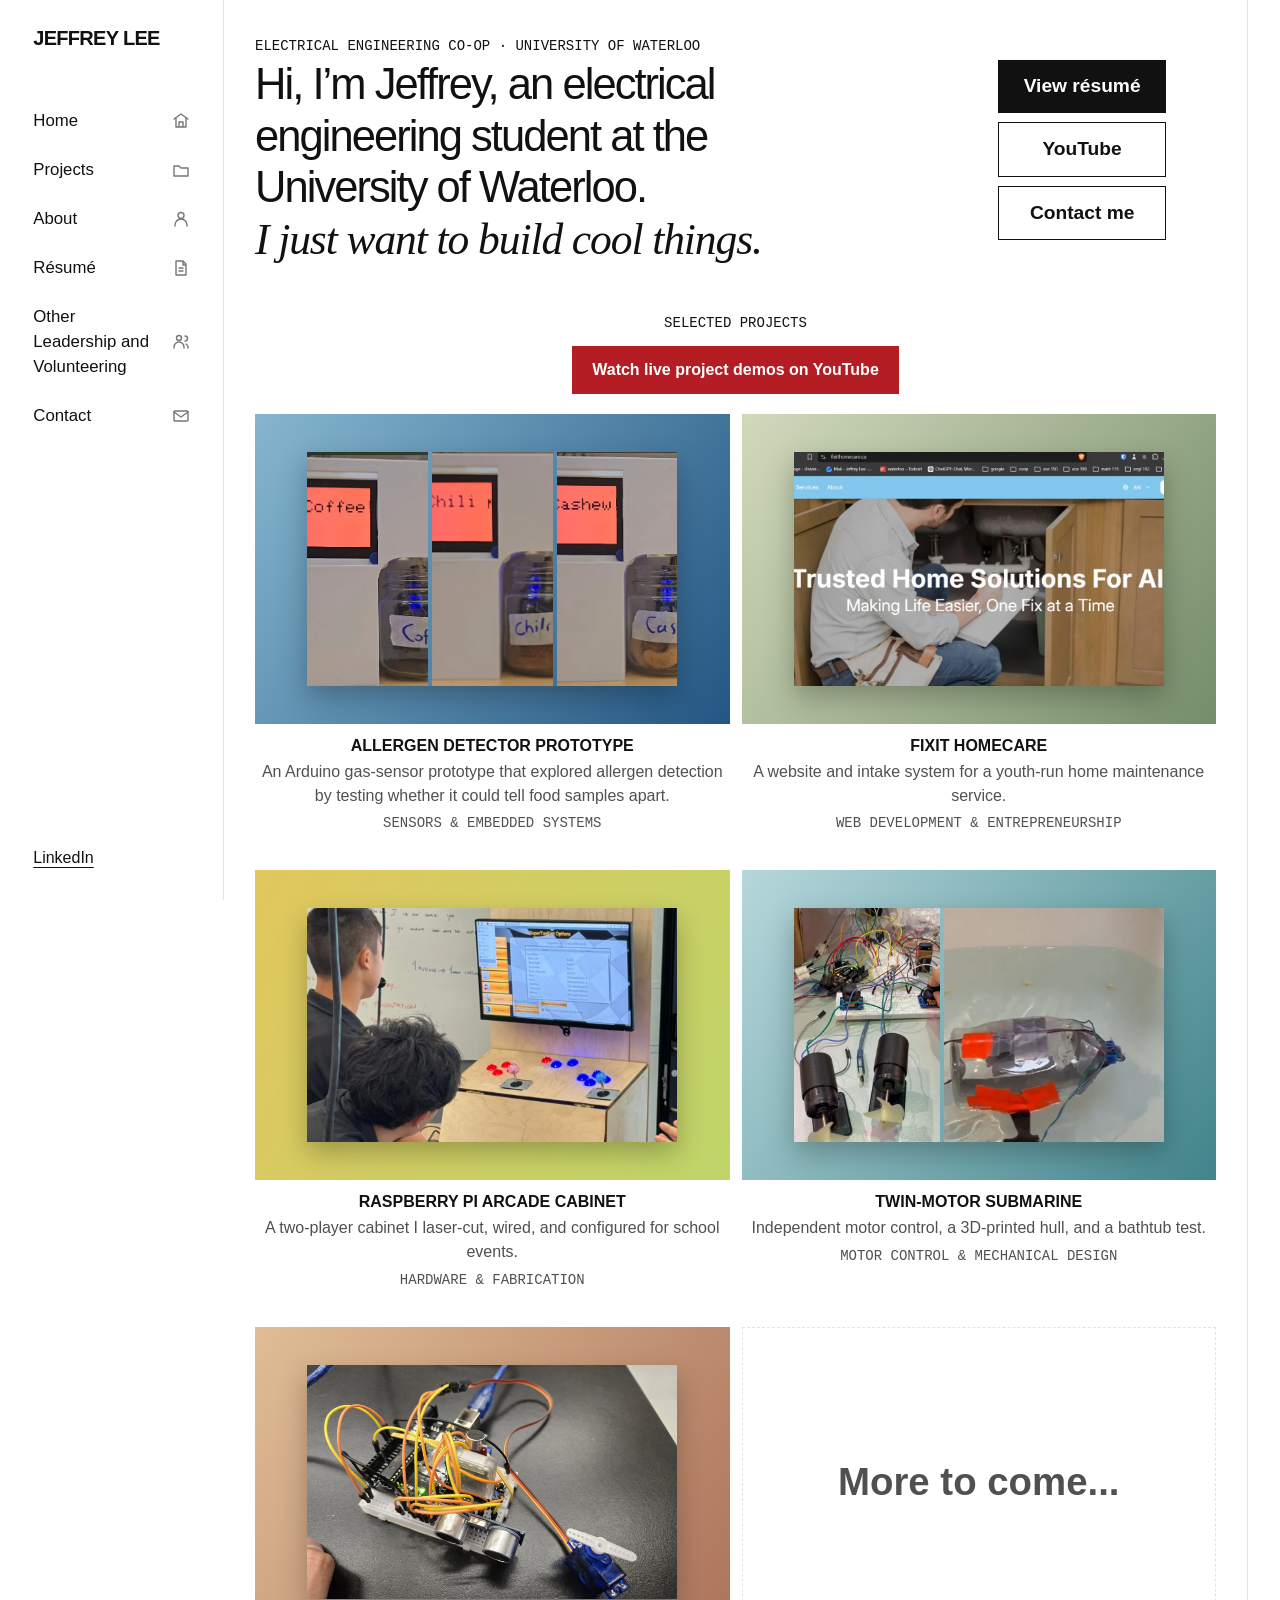
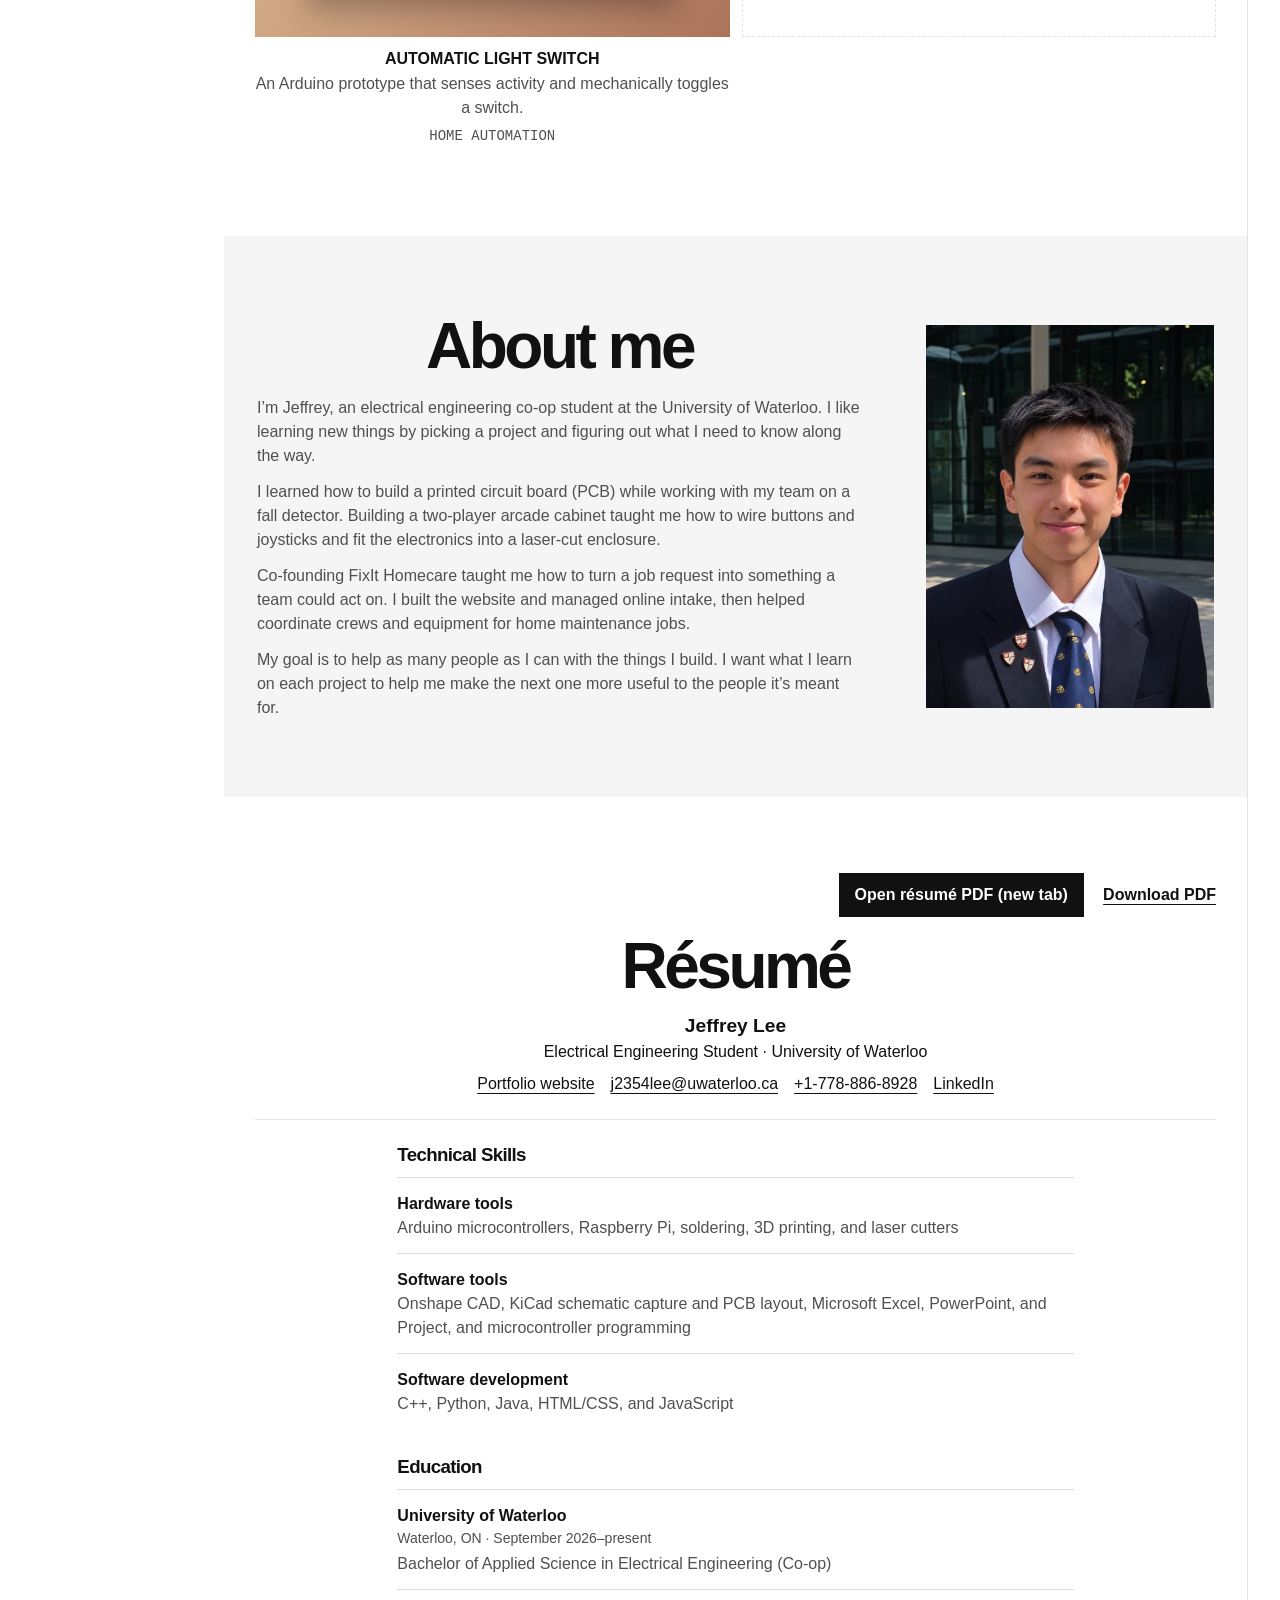
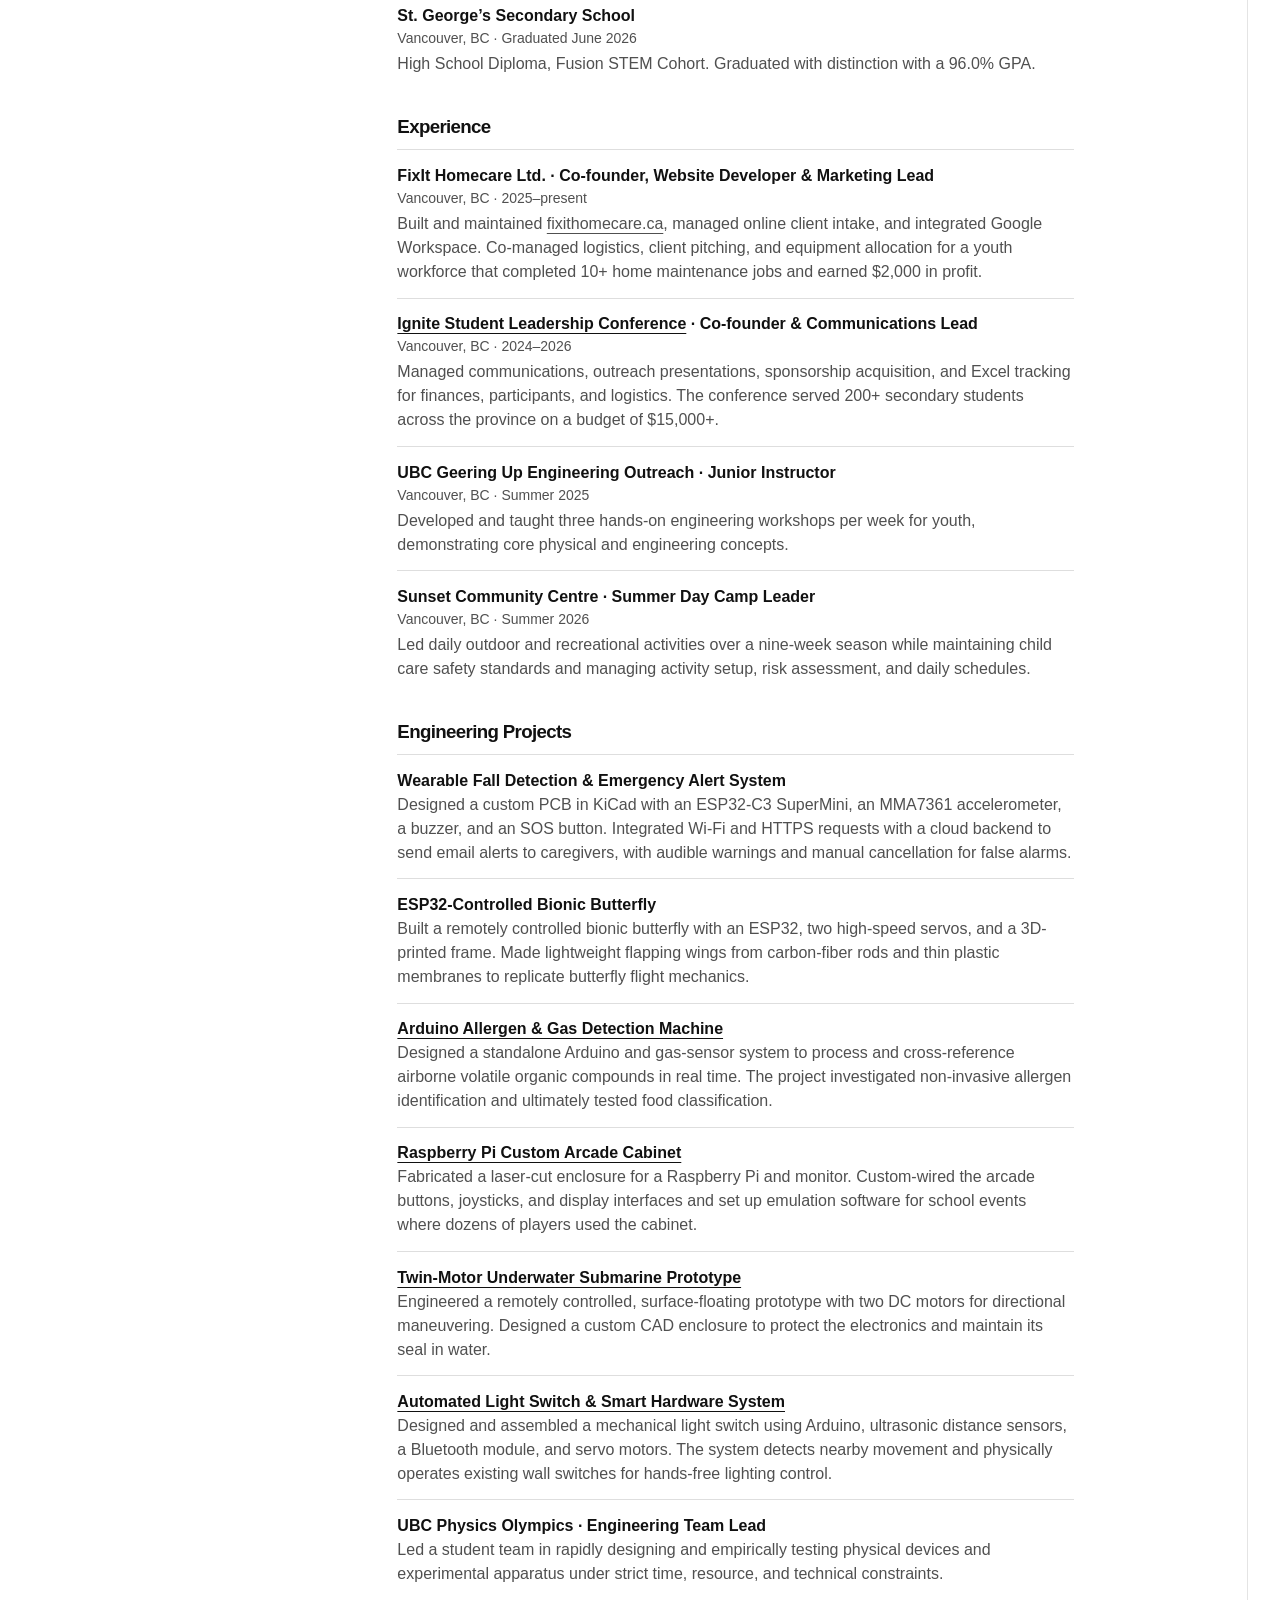
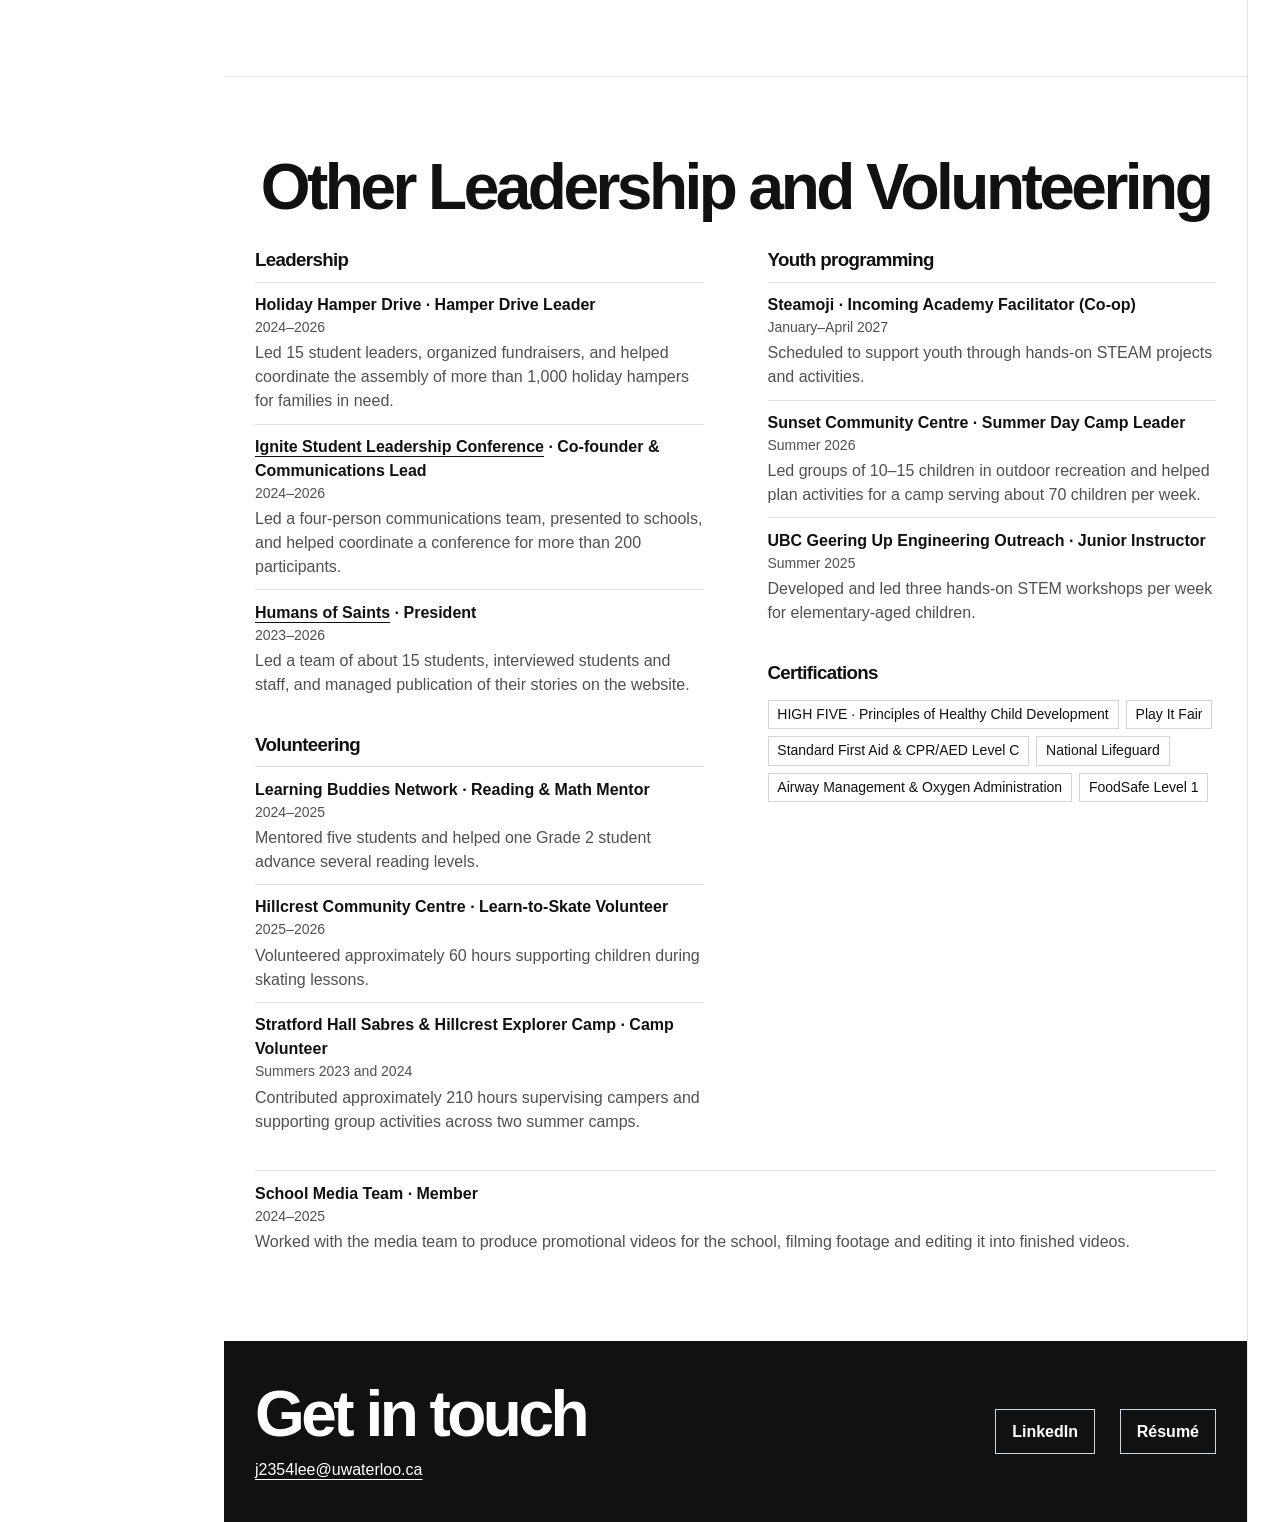
==== index.html @ 6de3c29c "Update portfolio with the latest résumé" ====
<!doctype html>
<html lang="en">
<head>
  <meta charset="utf-8">
  <meta name="viewport" content="width=device-width, initial-scale=1">
  <meta name="theme-color" content="#ffffff">
  <meta name="description" content="Jeffrey Lee, Electrical Engineering co-op student at the University of Waterloo. Explore my projects in electronics, embedded systems, and fabrication.">
  <title>Jeffrey | Electrical Engineering Portfolio</title>
  <link rel="stylesheet" href="styles.css?v=22">
</head>
<body><a class="skip" href="#main">Skip to content</a><header class="top"><nav class="wrap" aria-label="Main navigation">
<a class="brand" href="./">Jeffrey Lee</a>
<div class="nav-links">
  <a class="home-link" href="./"><span>Home</span><svg class="nav-icon" aria-hidden="true" focusable="false" viewBox="0 0 18 18" fill="none" stroke="currentColor" stroke-width="1.4" stroke-linecap="round" stroke-linejoin="round"><path d="m2 7 7-5 7 5M4 6v9h10V6M7 15v-5h4v5"/></svg></a>
  <a href="#projects"><span>Projects</span><svg class="nav-icon" aria-hidden="true" focusable="false" viewBox="0 0 18 18" fill="none" stroke="currentColor" stroke-width="1.4" stroke-linecap="round" stroke-linejoin="round"><path d="M2 5h5l2 2h7v8H2z"/></svg></a>
  <a href="#about"><span>About</span><svg class="nav-icon" aria-hidden="true" focusable="false" viewBox="0 0 18 18" fill="none" stroke="currentColor" stroke-width="1.4" stroke-linecap="round" stroke-linejoin="round"><circle cx="9" cy="5.5" r="3"/><path d="M3 16v-1a6 6 0 0 1 12 0v1"/></svg></a>
  <a href="#resume"><span>Résumé</span><svg class="nav-icon" aria-hidden="true" focusable="false" viewBox="0 0 18 18" fill="none" stroke="currentColor" stroke-width="1.4" stroke-linecap="round" stroke-linejoin="round"><path d="M4 2h7l3 3v11H4zM11 2v4h3M7 9h4m-4 3h4"/></svg></a>
  <a href="#leadership"><span>Other Leadership and Volunteering</span><svg class="nav-icon" aria-hidden="true" focusable="false" viewBox="0 0 18 18" fill="none" stroke="currentColor" stroke-width="1.4" stroke-linecap="round" stroke-linejoin="round"><circle cx="7" cy="5" r="2.5"/><path d="M2 15v-1a5 5 0 0 1 10 0v1m1-12a2.5 2.5 0 0 1 0 5m1 3a4 4 0 0 1 2 4"/></svg></a>
  <a href="#contact"><span>Contact</span><svg class="nav-icon" aria-hidden="true" focusable="false" viewBox="0 0 18 18" fill="none" stroke="currentColor" stroke-width="1.4" stroke-linecap="round" stroke-linejoin="round"><rect x="2" y="4" width="14" height="10" rx="1"/><path d="m2 5 7 5 7-5"/></svg></a>
</div>
<a class="sidebar-social" href="https://www.linkedin.com/in/jeffrey-lee-b15497322/">LinkedIn</a>
</nav></header><main id="main"><section class="intro wrap" aria-labelledby="intro-title"><div class="intro-copy">
<p class="eyebrow">Electrical Engineering Co-op · University of Waterloo</p>
<h1 id="intro-title">Hi, I’m Jeffrey, an electrical engineering student at the University of Waterloo.<br> <span class="intro-tagline">I just want to build cool things.</span></h1>
</div>
<div class="actions"><a class="button" href="#resume">View résumé</a><a class="button secondary" href="https://www.youtube.com/channel/UCpjI07qal1ZuxE7JQ_b9MCw" target="_blank" rel="noopener">YouTube</a><a class="button secondary" href="#contact">Contact me</a></div>
</section><section class="projects wrap" id="projects" aria-labelledby="work-title"><h2 id="work-title">Selected projects</h2>
      <p class="projects-demos"><a class="button" href="https://www.youtube.com/channel/UCpjI07qal1ZuxE7JQ_b9MCw" target="_blank" rel="noopener">Watch live project demos on YouTube</a></p>
      <div class="project-grid"><article class="card"><a href="food.html">
    <div class="media"><div class="photo-strip">
            <img src="assets/coffee.webp" alt="Prototype screen displaying Coffee" width="665" height="595" fetchpriority="high">
            <img src="assets/chili.webp" alt="Prototype screen displaying the chili powder prediction" width="641" height="613" loading="lazy">
            <img src="assets/cashew.webp" alt="Prototype screen displaying Cashew" width="657" height="633" loading="lazy">
          </div></div>
    <div class="card-copy"><p class="eyebrow">Sensors &amp; embedded systems</p><h3>Allergen Detector Prototype</h3><p>An Arduino gas-sensor prototype that explored allergen detection by testing whether it could tell food samples apart.</p></div>
    </a></article>
<article class="card"><a href="fixit.html">
    <div class="media"><img class="cover fixit" src="assets/fixit.webp" alt="Screenshot of the FixIt Homecare website" width="1440" height="638" loading="lazy"></div>
    <div class="card-copy"><p class="eyebrow">Web development &amp; entrepreneurship</p><h3>FixIt Homecare</h3><p>A website and intake system for a youth-run home maintenance service.</p></div>
    </a></article>
<article class="card"><a href="arcade.html">
    <div class="media"><div class="feature-image"><img src="assets/arcade.webp" alt="The assembled two-player arcade cabinet in use at school" width="1080" height="1440" loading="lazy"></div></div>
    <div class="card-copy"><p class="eyebrow">Hardware &amp; fabrication</p><h3>Raspberry Pi Arcade Cabinet</h3><p>A two-player cabinet I laser-cut, wired, and configured for school events.</p></div>
    </a></article>
<article class="card"><a href="submarine.html">
    <div class="media"><div class="photo-strip submarine">
            <img src="assets/submarine.webp" alt="Breadboard prototype connected to two DC motors" width="468" height="722" loading="lazy">
            <img src="assets/water-test.webp" alt="The submarine prototype floating during a bathtub test" width="1030" height="336" loading="lazy">
          </div></div>
    <div class="card-copy"><p class="eyebrow">Motor control &amp; mechanical design</p><h3>Twin-Motor Submarine</h3><p>Independent motor control, a 3D-printed hull, and a bathtub test.</p></div>
    </a></article>
<article class="card"><a href="light-switch.html">
    <div class="media"><img class="cover" src="assets/light-switch.webp" alt="Arduino light switch prototype with an ultrasonic sensor, servo, and jumper wires" width="1440" height="1080" loading="lazy"></div>
    <div class="card-copy"><p class="eyebrow">Home automation</p><h3>Automatic Light Switch</h3><p>An Arduino prototype that senses activity and mechanically toggles a switch.</p></div>
    </a></article>
      <p class="projects-note">More to come...</p>
    </div>
    </section><section class="about" id="about" aria-labelledby="about-title">
      <div class="wrap about-layout">
        <div class="about-copy">
          <h2 id="about-title">About me</h2>
          <p>I’m Jeffrey, an electrical engineering co-op student at the University of Waterloo. I like learning new things by picking a project and figuring out what I need to know along the way.</p>
          <p>I learned how to build a printed circuit board (PCB) while working with my team on a fall detector. Building a two-player arcade cabinet taught me how to wire buttons and joysticks and fit the electronics into a laser-cut enclosure.</p>
          <p>Co-founding FixIt Homecare taught me how to turn a job request into something a team could act on. I built the website and managed online intake, then helped coordinate crews and equipment for home maintenance jobs.</p>
          <p>My goal is to help as many people as I can with the things I build. I want what I learn on each project to help me make the next one more useful to the people it’s meant for.</p>
        </div>
        <img class="about-portrait" src="assets/jeffrey-lee-portrait.webp" alt="Portrait of Jeffrey" width="512" height="681" loading="lazy">
      </div>
    </section>
    <section class="resume" id="resume" aria-labelledby="resume-title">
      <div class="wrap">
        <div class="resume-header">
          <div class="resume-actions">
            <a class="button" href="assets/jeffrey-lee-resume.pdf?v=20261122" target="_blank" rel="noopener">Open résumé PDF (new tab)</a>
            <a class="text-link" href="assets/jeffrey-lee-resume.pdf?v=20261122" download="Resume - Jeffrey Lee.pdf">Download PDF</a>
          </div>
          <div>
            <h2 id="resume-title">Résumé</h2>
            <p class="resume-name">Jeffrey Lee</p>
            <p>Electrical Engineering Student · University of Waterloo</p>
            <ul class="resume-contact">
              <li><a href="https://waterloostopelectricalengineer.github.io/">Portfolio website</a></li>
              <li><a href="mailto:j2354lee@uwaterloo.ca">j2354lee@uwaterloo.ca</a></li>
              <li><a href="tel:+17788868928">+1-778-886-8928</a></li>
              <li><a href="https://www.linkedin.com/in/jeffrey-lee-b15497322/">LinkedIn</a></li>
            </ul>
          </div>
        </div>

        <div class="resume-body">
          <div class="resume-group">
            <h3>Technical Skills</h3>
            <dl class="experience">
              <div><dt>Hardware tools</dt><dd>Arduino microcontrollers, Raspberry Pi, soldering, 3D printing, and laser cutters</dd></div>
              <div><dt>Software tools</dt><dd>Onshape CAD, KiCad schematic capture and PCB layout, Microsoft Excel, PowerPoint, and Project, and microcontroller programming</dd></div>
              <div><dt>Software development</dt><dd>C++, Python, Java, HTML/CSS, and JavaScript</dd></div>
            </dl>
          </div>

          <div class="resume-group">
            <h3>Education</h3>
            <dl class="experience">
              <div>
                <dt>University of Waterloo</dt>
                <dd class="role-date">Waterloo, ON · September 2026–present</dd>
                <dd>Bachelor of Applied Science in Electrical Engineering (Co-op)</dd>
              </div>
              <div>
                <dt>St. George’s Secondary School</dt>
                <dd class="role-date">Vancouver, BC · Graduated June 2026</dd>
                <dd>High School Diploma, Fusion STEM Cohort. Graduated with distinction with a 96.0% GPA.</dd>
              </div>
            </dl>
          </div>

          <div class="resume-group">
            <h3>Experience</h3>
            <dl class="experience">
              <div>
                <dt>FixIt Homecare Ltd. · Co-founder, Website Developer &amp; Marketing Lead</dt>
                <dd class="role-date">Vancouver, BC · 2025–present</dd>
                <dd>Built and maintained <a href="https://fixithomecare.ca/">fixithomecare.ca</a>, managed online client intake, and integrated Google Workspace. Co-managed logistics, client pitching, and equipment allocation for a youth workforce that completed 10+ home maintenance jobs and earned $2,000 in profit.</dd>
              </div>
              <div>
                <dt><a href="https://www.ignitestudentleadership.ca/about" target="_blank" rel="noopener">Ignite Student Leadership Conference</a> · Co-founder &amp; Communications Lead</dt>
                <dd class="role-date">Vancouver, BC · 2024–2026</dd>
                <dd>Managed communications, outreach presentations, sponsorship acquisition, and Excel tracking for finances, participants, and logistics. The conference served 200+ secondary students across the province on a budget of $15,000+.</dd>
              </div>
              <div>
                <dt>UBC Geering Up Engineering Outreach · Junior Instructor</dt>
                <dd class="role-date">Vancouver, BC · Summer 2025</dd>
                <dd>Developed and taught three hands-on engineering workshops per week for youth, demonstrating core physical and engineering concepts.</dd>
              </div>
              <div>
                <dt>Sunset Community Centre · Summer Day Camp Leader</dt>
                <dd class="role-date">Vancouver, BC · Summer 2026</dd>
                <dd>Led daily outdoor and recreational activities over a nine-week season while maintaining child care safety standards and managing activity setup, risk assessment, and daily schedules.</dd>
              </div>
            </dl>
          </div>

          <div class="resume-group">
            <h3>Engineering Projects</h3>
            <dl class="experience">
              <div>
                <dt>Wearable Fall Detection &amp; Emergency Alert System</dt>
                <dd>Designed a custom PCB in KiCad with an ESP32-C3 SuperMini, an MMA7361 accelerometer, a buzzer, and an SOS button. Integrated Wi-Fi and HTTPS requests with a cloud backend to send email alerts to caregivers, with audible warnings and manual cancellation for false alarms.</dd>
              </div>
              <div>
                <dt>ESP32-Controlled Bionic Butterfly</dt>
                <dd>Built a remotely controlled bionic butterfly with an ESP32, two high-speed servos, and a 3D-printed frame. Made lightweight flapping wings from carbon-fiber rods and thin plastic membranes to replicate butterfly flight mechanics.</dd>
              </div>
              <div>
                <dt><a href="food.html">Arduino Allergen &amp; Gas Detection Machine</a></dt>
                <dd>Designed a standalone Arduino and gas-sensor system to process and cross-reference airborne volatile organic compounds in real time. The project investigated non-invasive allergen identification and ultimately tested food classification.</dd>
              </div>
              <div>
                <dt><a href="arcade.html">Raspberry Pi Custom Arcade Cabinet</a></dt>
                <dd>Fabricated a laser-cut enclosure for a Raspberry Pi and monitor. Custom-wired the arcade buttons, joysticks, and display interfaces and set up emulation software for school events where dozens of players used the cabinet.</dd>
              </div>
              <div>
                <dt><a href="submarine.html">Twin-Motor Underwater Submarine Prototype</a></dt>
                <dd>Engineered a remotely controlled, surface-floating prototype with two DC motors for directional maneuvering. Designed a custom CAD enclosure to protect the electronics and maintain its seal in water.</dd>
              </div>
              <div>
                <dt><a href="light-switch.html">Automated Light Switch &amp; Smart Hardware System</a></dt>
                <dd>Designed and assembled a mechanical light switch using Arduino, ultrasonic distance sensors, a Bluetooth module, and servo motors. The system detects nearby movement and physically operates existing wall switches for hands-free lighting control.</dd>
              </div>
              <div>
                <dt>UBC Physics Olympics · Engineering Team Lead</dt>
                <dd>Led a student team in rapidly designing and empirically testing physical devices and experimental apparatus under strict time, resource, and technical constraints.</dd>
              </div>
            </dl>
          </div>
        </div>
      </div>
    </section>
    <section class="leadership wrap" id="leadership" aria-labelledby="leadership-title">
      <h2 id="leadership-title">Other Leadership and Volunteering</h2>
      <div class="leadership-grid">
        <div>
          <h3>Leadership</h3>
          <dl class="experience">
            <div>
              <dt>Holiday Hamper Drive · Hamper Drive Leader</dt>
              <dd class="role-date">2024–2026</dd>
              <dd>Led 15 student leaders, organized fundraisers, and helped coordinate the assembly of more than 1,000 holiday hampers for families in need.</dd>
            </div>
            <div>
              <dt><a href="https://www.ignitestudentleadership.ca/about" target="_blank" rel="noopener">Ignite Student Leadership Conference</a> · Co-founder &amp; Communications Lead</dt>
              <dd class="role-date">2024–2026</dd>
              <dd>Led a four-person communications team, presented to schools, and helped coordinate a conference for more than 200 participants.</dd>
            </div>
            <div>
              <dt><a href="https://www.humansofsaints.com/" target="_blank" rel="noopener">Humans of Saints</a> · President</dt>
              <dd class="role-date">2023–2026</dd>
              <dd>Led a team of about 15 students, interviewed students and staff, and managed publication of their stories on the website.</dd>
            </div>
          </dl>

          <h3>Volunteering</h3>
          <dl class="experience">
            <div>
              <dt>Learning Buddies Network · Reading &amp; Math Mentor</dt>
              <dd class="role-date">2024–2025</dd>
              <dd>Mentored five students and helped one Grade 2 student advance several reading levels.</dd>
            </div>
            <div>
              <dt>Hillcrest Community Centre · Learn-to-Skate Volunteer</dt>
              <dd class="role-date">2025–2026</dd>
              <dd>Volunteered approximately 60 hours supporting children during skating lessons.</dd>
            </div>
            <div>
              <dt>Stratford Hall Sabres &amp; Hillcrest Explorer Camp · Camp Volunteer</dt>
              <dd class="role-date">Summers 2023 and 2024</dd>
              <dd>Contributed approximately 210 hours supervising campers and supporting group activities across two summer camps.</dd>
            </div>
          </dl>
        </div>

        <div>
          <h3>Youth programming</h3>
          <dl class="experience">
            <div>
              <dt>Steamoji · Incoming Academy Facilitator (Co-op)</dt>
              <dd class="role-date">January–April 2027</dd>
              <dd>Scheduled to support youth through hands-on STEAM projects and activities.</dd>
            </div>
            <div>
              <dt>Sunset Community Centre · Summer Day Camp Leader</dt>
              <dd class="role-date">Summer 2026</dd>
              <dd>Led groups of 10–15 children in outdoor recreation and helped plan activities for a camp serving about 70 children per week.</dd>
            </div>
            <div>
              <dt>UBC Geering Up Engineering Outreach · Junior Instructor</dt>
              <dd class="role-date">Summer 2025</dd>
              <dd>Developed and led three hands-on STEM workshops per week for elementary-aged children.</dd>
            </div>
          </dl>

          <h3>Certifications</h3>
          <ul class="tags">
            <li>HIGH FIVE · Principles of Healthy Child Development</li>
            <li>Play It Fair</li>
            <li>Standard First Aid &amp; CPR/AED Level C</li>
            <li>National Lifeguard</li>
            <li>Airway Management &amp; Oxygen Administration</li>
            <li>FoodSafe Level 1</li>
          </ul>
        </div>
      </div>
      <dl class="experience leadership-media">
        <div>
          <dt>School Media Team · Member</dt>
          <dd class="role-date">2024–2025</dd>
          <dd>Worked with the media team to produce promotional videos for the school, filming footage and editing it into finished videos.</dd>
        </div>
      </dl>
    </section>
    <footer id="contact">
      <div class="wrap footer-flex">
        <div><h2>Get in touch</h2><a class="email" href="mailto:j2354lee@uwaterloo.ca">j2354lee@uwaterloo.ca</a></div>
        <div class="actions">
          <a class="button secondary" href="https://www.linkedin.com/in/jeffrey-lee-b15497322/">LinkedIn</a>
          <a class="button secondary" href="#resume">Résumé</a>
        </div>
      </div>
    </footer>
  </main>
</body>
</html>
---- styles.css ----
:root {
  color-scheme: light;
  --paper: #fff;
  --ink: #111;
  --muted: #505050;
  --line: #e4e4e4;
  --accent: #111;
  --display: Arial, Helvetica, sans-serif;
  font: 100%/1.5 Arial, Helvetica, sans-serif;
  color: var(--ink);
  background: var(--paper);
}
* { box-sizing: border-box; }
body, h1, h2, h3, p, dl, dd { margin: 0; }
img { display: block; width: 100%; height: 100%; object-fit: cover; }
a { color: inherit; text-underline-offset: .22em; }
a:focus-visible { outline: 3px solid #235fa1; outline-offset: 4px; }
.wrap { width: min(90rem, calc(100% - 8rem)); margin-inline: auto; }
main:has(.intro) { border-inline: 1px solid var(--line); margin-inline: clamp(.75rem, 2.75vw, 2rem); }
main:has(.intro) .wrap { width: min(90rem, calc(100% - 3.875rem)); }
.skip { position: fixed; top: .75rem; left: .75rem; background: white; padding: .5rem 1rem; transform: translateY(-200%); z-index: 2; }
.skip:focus { transform: none; }
.top { border-bottom: 1px solid var(--line); }
nav, .nav-links, .actions, .footer-flex { display: flex; align-items: center; gap: .8rem 1.55rem; flex-wrap: wrap; }
nav { min-height: 3.4rem; justify-content: space-between; padding-block: .75rem; }
nav a { text-decoration: none; }
nav a:hover { text-decoration: underline; }
.brand { font-weight: 760; letter-spacing: -.035em; font-size: 1rem; }
.nav-links { flex: 1 1 32rem; justify-content: space-between; max-width: 43rem; gap: .3rem 1rem; font-size: .9375rem; }
.nav-links a { padding-block: .25rem; }
.home-link, .sidebar-social, .nav-icon { display: none; }
.intro { display: grid; grid-template-columns: minmax(0, max-content) minmax(max-content, 1fr); column-gap: clamp(1.5rem, 5vw, 4rem); align-items: center; padding-block: clamp(1.25rem, 3vw, 2.25rem) clamp(1.75rem, 4vw, 3rem); }
.intro h1 { font-size: clamp(1.75rem, 3.4vw, 3.25rem); max-width: 26ch; }
.intro-tagline { font-family: Georgia, "Times New Roman", serif; font-style: italic; letter-spacing: -.025em; }
.intro .actions { display: grid; justify-self: center; gap: .55rem; margin: 0; }
.intro .actions a { min-height: 3rem; padding: .75rem clamp(1rem, 2vw, 1.75rem); text-align: center; font-size: clamp(1rem, 1.5vw, 1.2rem); }
.intro .actions .secondary { background: white; color: var(--ink); border: 1px solid var(--ink); }
.intro .actions .secondary:hover { background: #f1f1f1; }
.eyebrow { color: var(--accent); text-transform: uppercase; font: 500 .875rem/1.45 ui-monospace, monospace; letter-spacing: 0; }
h1, h2 { font-family: var(--display); font-weight: 730; letter-spacing: -.055em; line-height: 1.05; }
h1 { font-size: clamp(1.65rem, 2.4vw, 2.5rem); max-width: 43rem; margin-top: .2rem; font-weight: 500; line-height: 1.18; letter-spacing: -.045em; }
h2 { font-size: clamp(2.35rem, 5vw, 4rem); }
h3 { line-height: 1.17; letter-spacing: -.035em; }
.actions { margin-top: 1.4rem; }
.button { display: inline-block; padding: .6rem 1rem; background: var(--accent); color: white; text-decoration: none; font-weight: 650; }
.button:hover { background: #235fa1; }
.text-link { color: var(--accent); font-weight: 650; }
.projects { padding-bottom: clamp(3rem, 7vw, 6rem); }
.projects h2 { font: 500 .875rem/1.45 ui-monospace, monospace; margin-bottom: .8rem; text-align: center; text-transform: uppercase; letter-spacing: 0; }
.projects-demos { margin-bottom: 1.25rem; text-align: center; }
.projects-demos .button { background: #b51d24; padding: .75rem 1.25rem; }
.projects-demos .button:hover { background: #91171d; }
.projects-note { display: grid; place-items: center; align-self: start; aspect-ratio: 1.53; padding: 1rem; border: 1px dashed var(--line); text-align: center; font-size: clamp(1.5rem, 3vw, 2.5rem); font-weight: 700; color: var(--muted); }
.project-grid { display: grid; grid-template-columns: repeat(2, minmax(0, 1fr)); gap: 2.3rem .75rem; }
.card a { display: block; text-decoration: none; }
.card a:hover h3 { text-decoration: underline; }
.media { overflow: hidden; background: #d6e2ed; }
.card .media { aspect-ratio: 1.53; padding: 8% 11%; }
.card .media > * { box-shadow: 0 .7rem 1.6rem #0004; }
.card > a[href="arcade.html"] .media { background: linear-gradient(120deg,#e2c75d,#bed569); }
.card > a[href="food.html"] .media { background: linear-gradient(125deg,#86b6ce,#235683); }
.card > a[href="submarine.html"] .media { background: linear-gradient(125deg,#b6d7db,#41848b); }
.card > a[href="light-switch.html"] .media { background: linear-gradient(125deg,#dfbd96,#ac735b); }
.card > a[href="fixit.html"] .media { background: linear-gradient(125deg,#d1d9bb,#758d69); }
.media > *, .media > .feature-image img { width: 100%; height: 100%; }
.feature-image img { object-position: 50% 32%; }
.photo-strip { display: grid; grid-template-columns: repeat(3,minmax(0,1fr)); grid-template-rows: minmax(0,1fr); gap: 4px; }
.photo-strip.submarine { grid-template-columns: .8fr 1.2fr; }
.submarine img:last-child { object-position: 25% center; }
.cover.fixit { object-position: center 35%; }
.card-copy { display: flex; text-align: center; flex-direction: column; padding-top: .8rem; }
.card-copy .eyebrow { order: 1; color: var(--muted); margin-top: .35rem; }
.card h3 { font-size: 1rem; text-transform: uppercase; font-weight: 650; letter-spacing: 0; margin-bottom: .25rem; }
.card-copy > p:last-child, .about p, .experience dd, .project-copy p { color: var(--muted); }
.about { background: #f5f5f5; padding-block: clamp(3rem, 6vw, 5rem); }
.detail-grid, .leadership-grid { display: grid; grid-template-columns: 1fr 1fr; gap: clamp(1.5rem, 5vw, 4.5rem); }
.about h2 { margin-bottom: 1rem; text-align: center; }
.about-layout { display: grid; grid-template-columns: minmax(0, 68ch) minmax(0, 18rem); justify-content: center; align-items: center; gap: clamp(1.5rem, 5vw, 4rem); }
.about-copy { max-width: 68ch; }
.about-portrait { justify-self: center; width: 100%; height: auto; max-width: 18rem; }
.about-copy p + p { margin-top: .75rem; }
.experience div { border-top: 1px solid #dedede; padding-block: .65rem; }
.experience dt { font-weight: 700; }
.tags { list-style: none; padding: 0; margin: 1rem 0 0; display: flex; flex-wrap: wrap; gap: .45rem; }
.tags li { font-size: .875rem; padding: .2rem .55rem; border: 1px solid #d5d5d5; }
.leadership { padding-block: clamp(3rem, 6vw, 5rem); }
.leadership h2 { margin-bottom: 1.75rem; text-align: center; }
.leadership-media { margin-top: 1.65rem; }
.leadership h3 { margin-bottom: .65rem; }
.leadership .experience + h3 { margin-top: 1.65rem; }
.role-date { font-size: .875rem; margin-bottom: .2rem; }
.resume { padding-block: clamp(3rem, 6vw, 5rem); border-bottom: 1px solid var(--line); }
.resume-header { display: flex; flex-wrap: wrap; align-items: center; justify-content: center; text-align: center; flex-direction: column; gap: 1rem 2rem; padding-bottom: 1.4rem; border-bottom: 1px solid var(--line); }
.resume h2 { margin-bottom: .75rem; }
.resume-name { font-size: 1.2rem; font-weight: 700; }
.resume-contact { display: flex; justify-content: center; flex-wrap: wrap; gap: .35rem 1rem; list-style: none; padding: 0; margin: .5rem 0 0; overflow-wrap: anywhere; }
.resume h3 { margin-bottom: .7rem; }
.resume-actions { display: flex; align-self: stretch; justify-content: flex-end; flex-wrap: wrap; align-items: center; gap: .65rem 1.2rem; }
.resume-body { max-width: 76ch; margin: 1.5rem auto 0; }
.resume-group + .resume-group { margin-top: 1.65rem; }
.resume .experience div { padding-block: .85rem; }
footer { padding-block: 2.5rem; background: #111; color: white; }
.footer-flex { justify-content: space-between; }
.footer-flex .actions { justify-content: flex-end; margin-left: auto; }
footer h2 { margin-bottom: .6rem; }
footer .actions { margin-top: 0; }
footer .button { background: transparent; border: 1px solid #c4d8e9; }
footer .button:hover { background: #254867; }
.detail { padding-block: 2.5rem 5rem; }
.detail header { margin-top: 2rem; }
.detail h1 { font-size: clamp(3rem, 7vw, 6rem); max-width: 16ch; }
.detail .media { aspect-ratio: 4 / 3; }
.detail .project-copy p + p { margin-top: .85rem; }
.metrics { display: flex; gap: 1.3rem; margin-block: 1rem; }
.metrics dd { font-size: 1.5rem; font-weight: 700; }
@media (max-width: 43rem) {
  .wrap { width: calc(100% - 2rem); }
  main:has(.intro) .wrap { width: calc(100% - 1.5rem); }
  .nav-links { max-width: none; }
  .intro { grid-template-columns: minmax(0, 1fr); row-gap: 1rem; }
  .intro .actions { display: flex; justify-self: end; }
  .about-copy { margin-inline: auto; }
  .project-grid, .detail-grid, .leadership-grid, .about-layout { grid-template-columns: 1fr; }
}
@media (max-width: 28rem) {
  .nav-links { display: grid; grid-template-columns: repeat(2, minmax(0, 1fr)); }
  .nav-links a:last-child { grid-column: 2; }
}


@media (min-width: 64rem) {
  body {
    --sidebar-width: clamp(14rem, 15.75vw, 18.75rem);
    padding-left: var(--sidebar-width);
  }
  .top {
    position: fixed;
    inset: 0 auto 0 0;
    z-index: 1;
    width: var(--sidebar-width);
    overflow-y: auto;
    background: var(--paper);
    border: 0;
    border-right: 1px solid var(--line);
  }
  .top nav.wrap {
    width: 100%;
    min-height: 100%;
    padding: 1.45rem clamp(1.5rem, 2.6vw, 3.15rem);
    flex-direction: column;
    align-items: stretch;
    justify-content: flex-start;
    flex-wrap: nowrap;
    gap: 0;
  }
  .top .brand {
    font-size: 1.25rem;
    text-transform: uppercase;
  }
  .nav-links {
    flex: 0 0 auto;
    flex-direction: column;
    align-items: stretch;
    gap: .65rem;
    font-size: 1.05rem;
    margin-block: 3rem 1.5rem;
  }
  .nav-links a {
    display: flex;
    align-items: center;
    justify-content: space-between;
    gap: .6rem;
    padding-block: .42rem;
  }
  .nav-icon {
    display: block;
    flex: 0 0 auto;
    width: 1.125rem;
    height: 1.125rem;
    color: #777;
  }
  .sidebar-social {
    display: block;
    align-self: flex-start;
    margin-top: auto;
    padding-block: .45rem;
    text-decoration: underline;
  }
  main:has(.intro) { border-left: 0; margin-left: 0; }
}
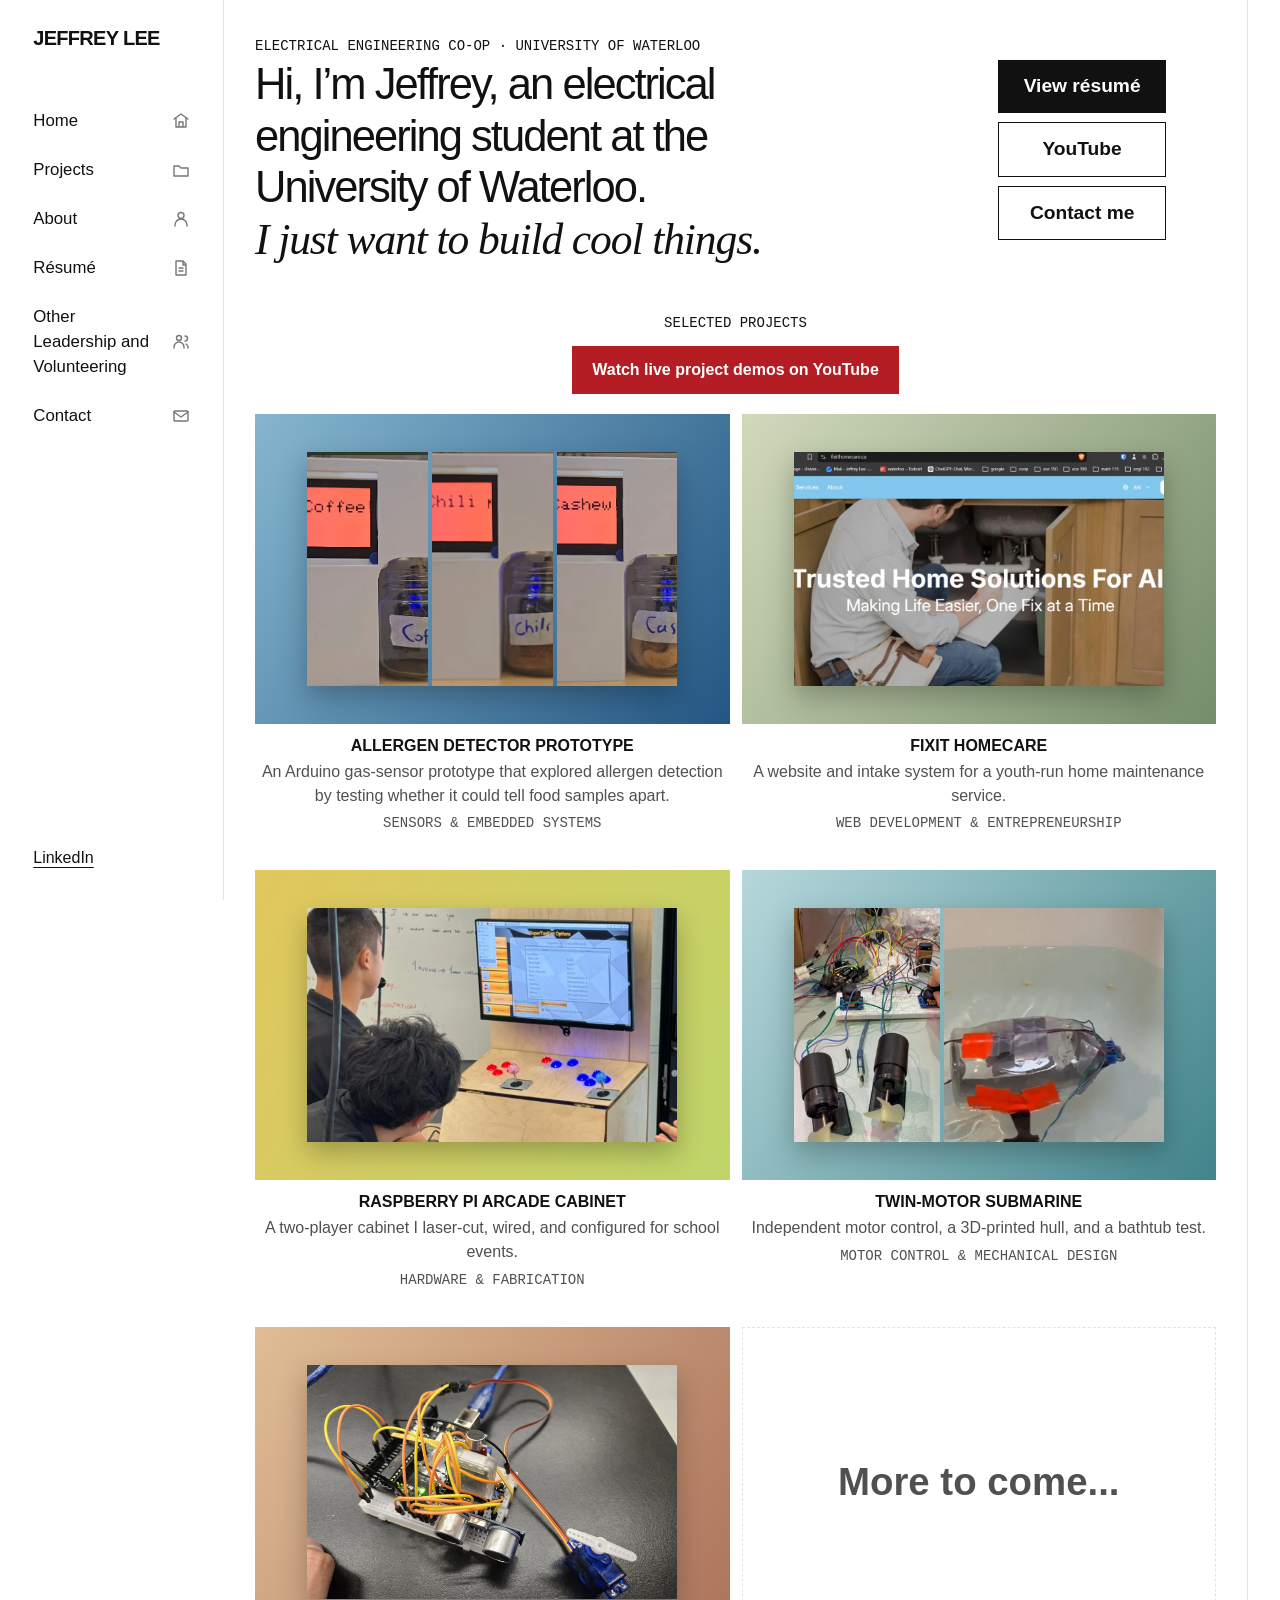
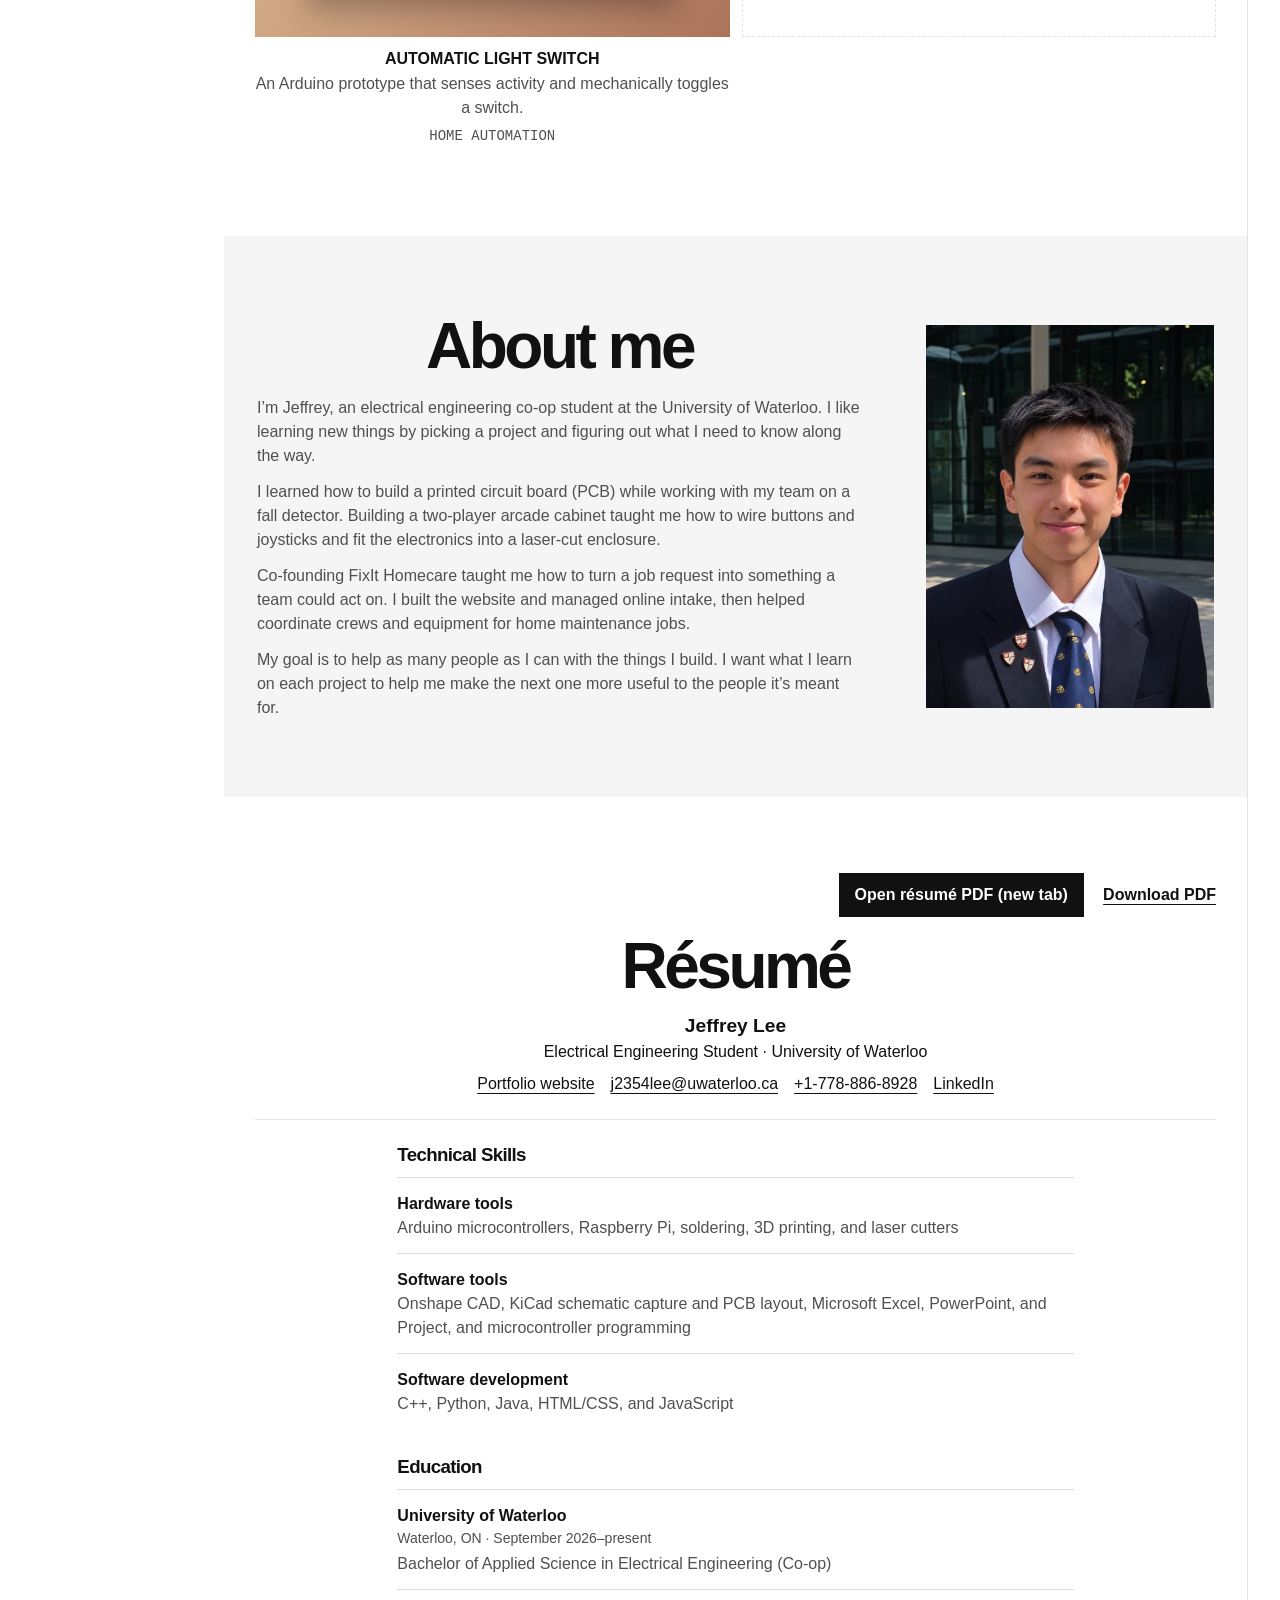
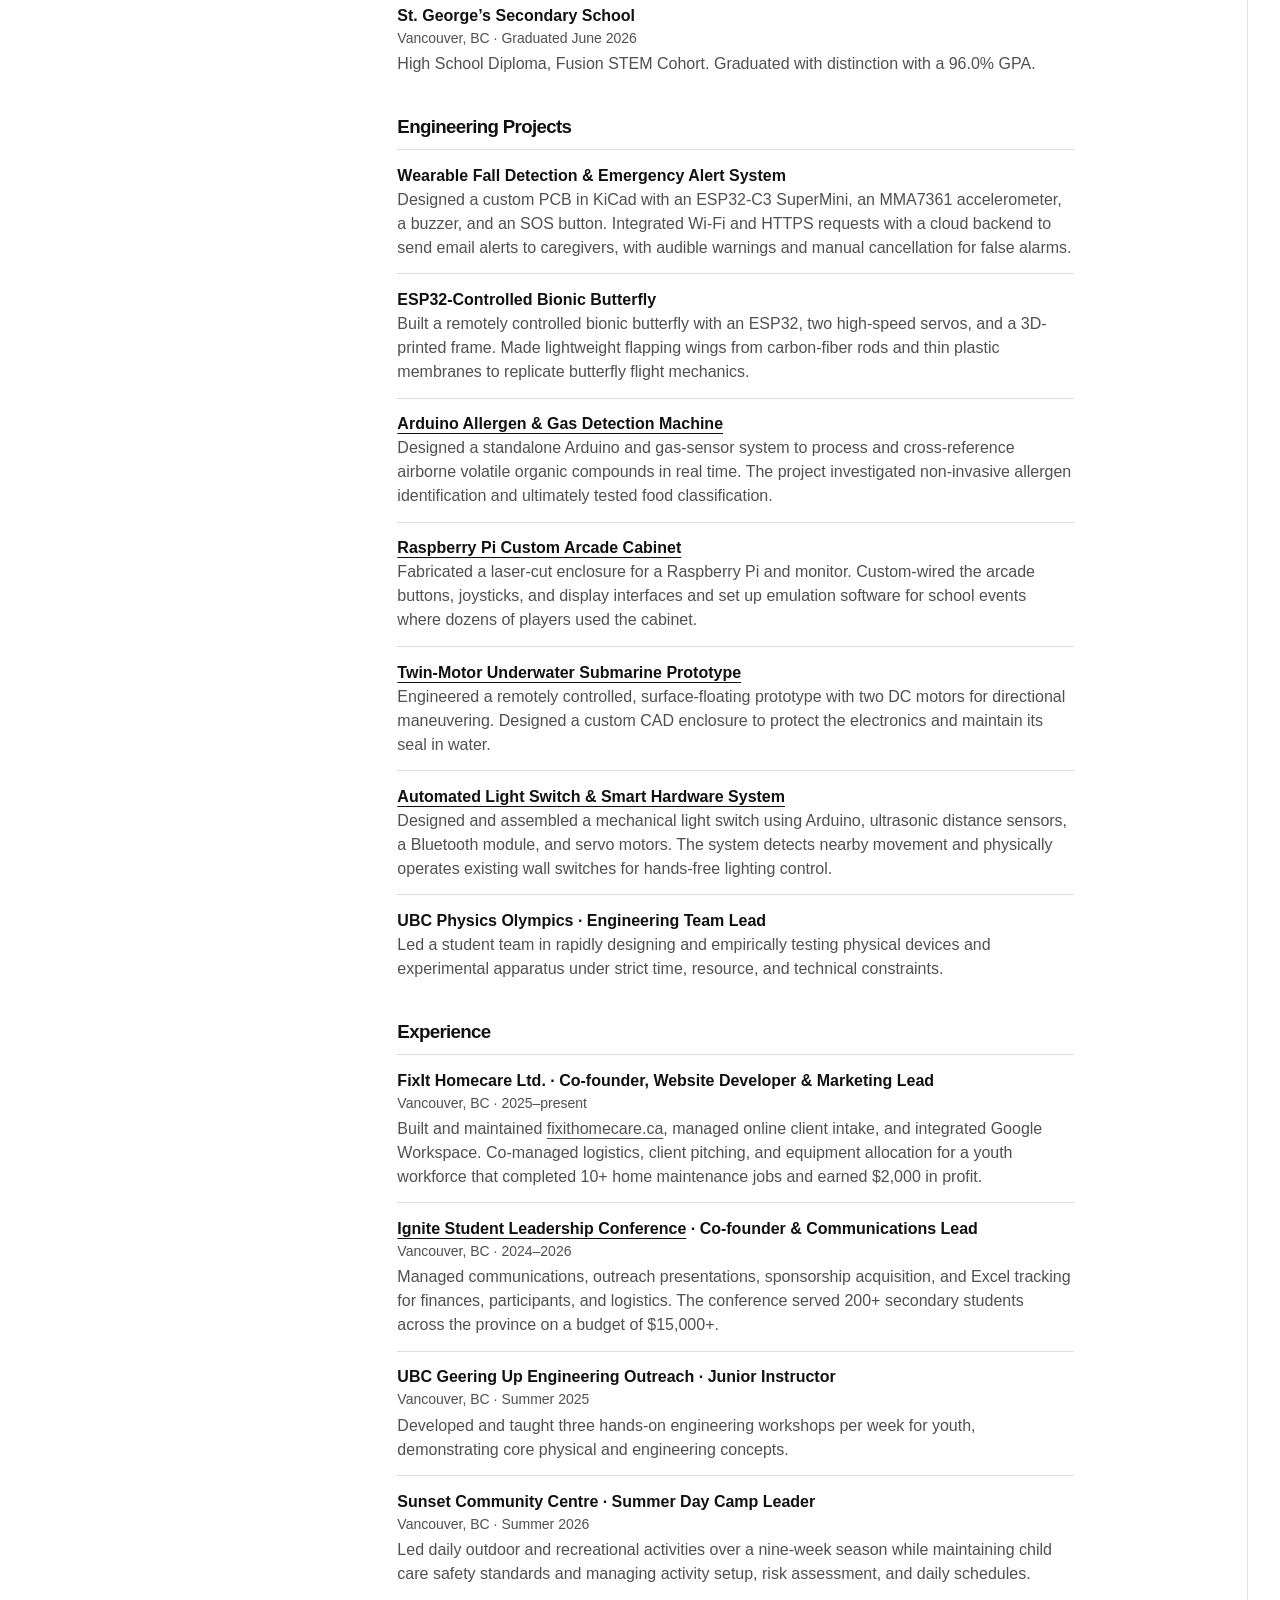
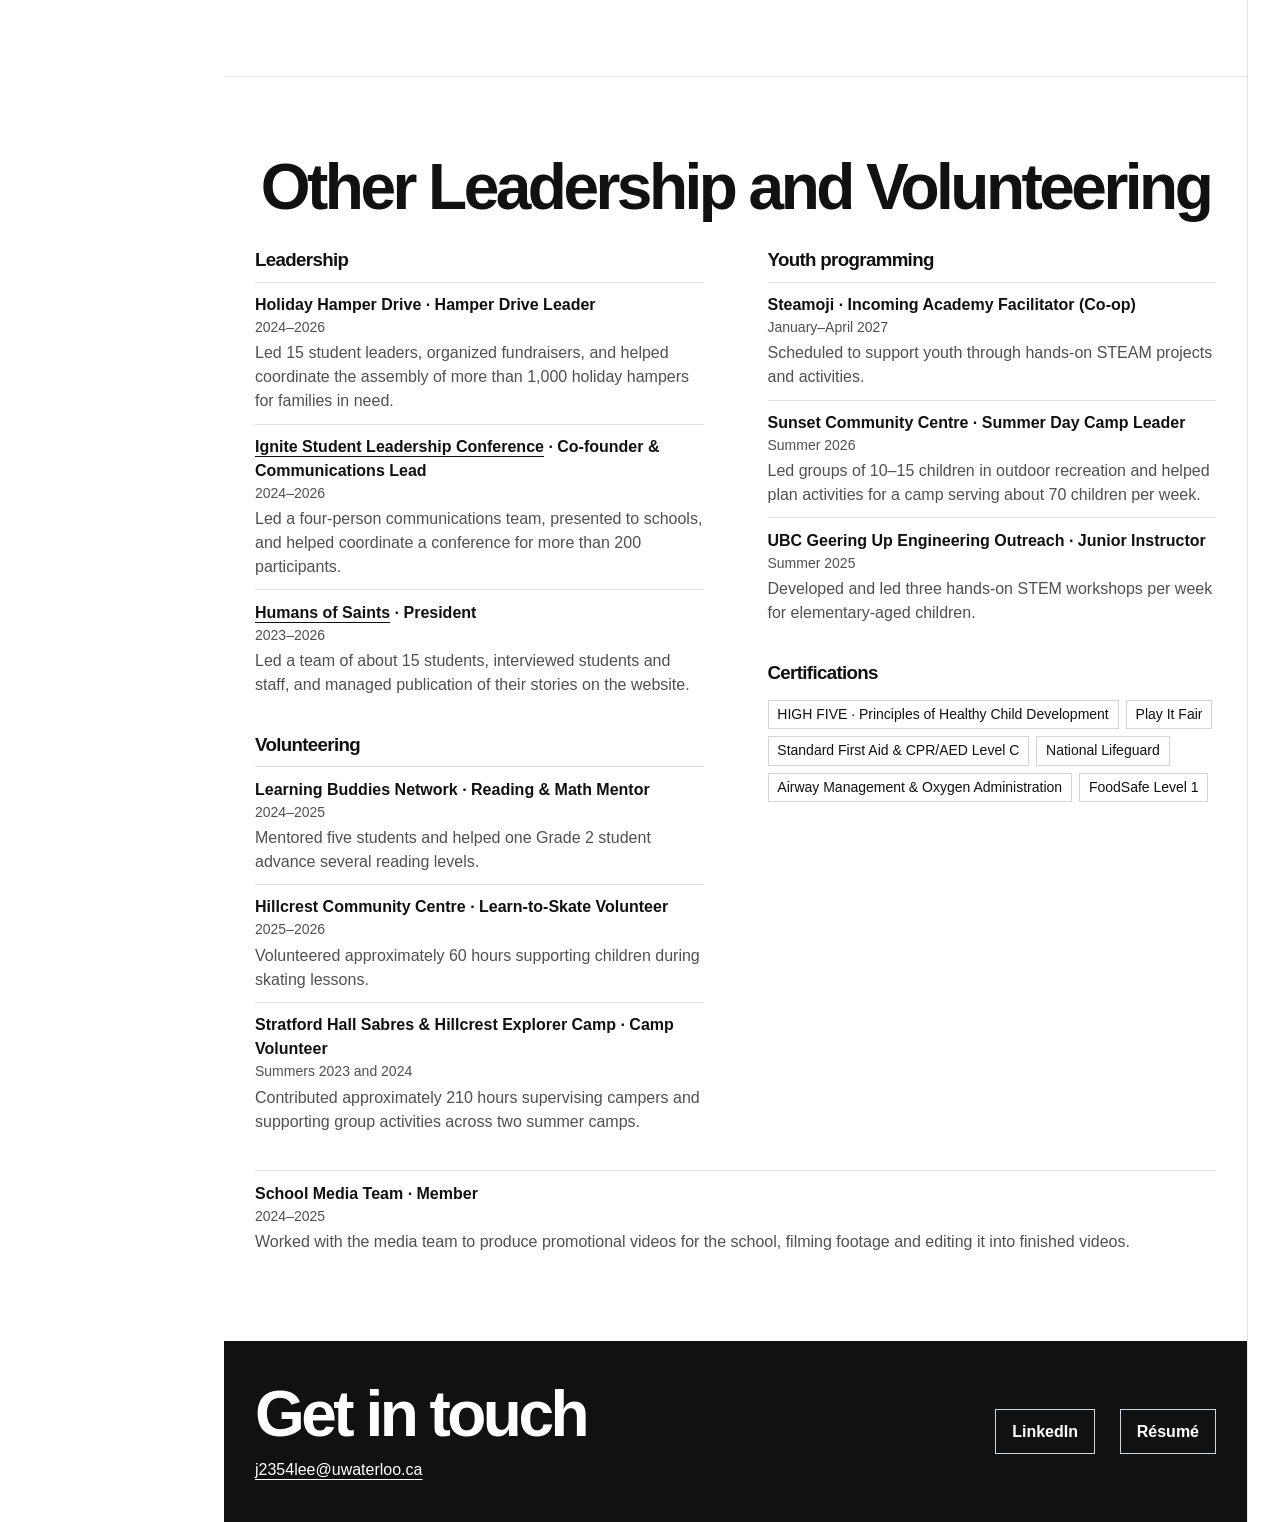
==== commit 7e11e00b: "Place engineering projects above experience" ====
--- a/index.html
+++ b/index.html
@@ -114,6 +114,40 @@
           </div>
 
           <div class="resume-group">
+            <h3>Engineering Projects</h3>
+            <dl class="experience">
+              <div>
+                <dt>Wearable Fall Detection &amp; Emergency Alert System</dt>
+                <dd>Designed a custom PCB in KiCad with an ESP32-C3 SuperMini, an MMA7361 accelerometer, a buzzer, and an SOS button. Integrated Wi-Fi and HTTPS requests with a cloud backend to send email alerts to caregivers, with audible warnings and manual cancellation for false alarms.</dd>
+              </div>
+              <div>
+                <dt>ESP32-Controlled Bionic Butterfly</dt>
+                <dd>Built a remotely controlled bionic butterfly with an ESP32, two high-speed servos, and a 3D-printed frame. Made lightweight flapping wings from carbon-fiber rods and thin plastic membranes to replicate butterfly flight mechanics.</dd>
+              </div>
+              <div>
+                <dt><a href="food.html">Arduino Allergen &amp; Gas Detection Machine</a></dt>
+                <dd>Designed a standalone Arduino and gas-sensor system to process and cross-reference airborne volatile organic compounds in real time. The project investigated non-invasive allergen identification and ultimately tested food classification.</dd>
+              </div>
+              <div>
+                <dt><a href="arcade.html">Raspberry Pi Custom Arcade Cabinet</a></dt>
+                <dd>Fabricated a laser-cut enclosure for a Raspberry Pi and monitor. Custom-wired the arcade buttons, joysticks, and display interfaces and set up emulation software for school events where dozens of players used the cabinet.</dd>
+              </div>
+              <div>
+                <dt><a href="submarine.html">Twin-Motor Underwater Submarine Prototype</a></dt>
+                <dd>Engineered a remotely controlled, surface-floating prototype with two DC motors for directional maneuvering. Designed a custom CAD enclosure to protect the electronics and maintain its seal in water.</dd>
+              </div>
+              <div>
+                <dt><a href="light-switch.html">Automated Light Switch &amp; Smart Hardware System</a></dt>
+                <dd>Designed and assembled a mechanical light switch using Arduino, ultrasonic distance sensors, a Bluetooth module, and servo motors. The system detects nearby movement and physically operates existing wall switches for hands-free lighting control.</dd>
+              </div>
+              <div>
+                <dt>UBC Physics Olympics · Engineering Team Lead</dt>
+                <dd>Led a student team in rapidly designing and empirically testing physical devices and experimental apparatus under strict time, resource, and technical constraints.</dd>
+              </div>
+            </dl>
+          </div>
+
+          <div class="resume-group">
             <h3>Experience</h3>
             <dl class="experience">
               <div>
@@ -135,40 +169,6 @@
                 <dt>Sunset Community Centre · Summer Day Camp Leader</dt>
                 <dd class="role-date">Vancouver, BC · Summer 2026</dd>
                 <dd>Led daily outdoor and recreational activities over a nine-week season while maintaining child care safety standards and managing activity setup, risk assessment, and daily schedules.</dd>
-              </div>
-            </dl>
-          </div>
-
-          <div class="resume-group">
-            <h3>Engineering Projects</h3>
-            <dl class="experience">
-              <div>
-                <dt>Wearable Fall Detection &amp; Emergency Alert System</dt>
-                <dd>Designed a custom PCB in KiCad with an ESP32-C3 SuperMini, an MMA7361 accelerometer, a buzzer, and an SOS button. Integrated Wi-Fi and HTTPS requests with a cloud backend to send email alerts to caregivers, with audible warnings and manual cancellation for false alarms.</dd>
-              </div>
-              <div>
-                <dt>ESP32-Controlled Bionic Butterfly</dt>
-                <dd>Built a remotely controlled bionic butterfly with an ESP32, two high-speed servos, and a 3D-printed frame. Made lightweight flapping wings from carbon-fiber rods and thin plastic membranes to replicate butterfly flight mechanics.</dd>
-              </div>
-              <div>
-                <dt><a href="food.html">Arduino Allergen &amp; Gas Detection Machine</a></dt>
-                <dd>Designed a standalone Arduino and gas-sensor system to process and cross-reference airborne volatile organic compounds in real time. The project investigated non-invasive allergen identification and ultimately tested food classification.</dd>
-              </div>
-              <div>
-                <dt><a href="arcade.html">Raspberry Pi Custom Arcade Cabinet</a></dt>
-                <dd>Fabricated a laser-cut enclosure for a Raspberry Pi and monitor. Custom-wired the arcade buttons, joysticks, and display interfaces and set up emulation software for school events where dozens of players used the cabinet.</dd>
-              </div>
-              <div>
-                <dt><a href="submarine.html">Twin-Motor Underwater Submarine Prototype</a></dt>
-                <dd>Engineered a remotely controlled, surface-floating prototype with two DC motors for directional maneuvering. Designed a custom CAD enclosure to protect the electronics and maintain its seal in water.</dd>
-              </div>
-              <div>
-                <dt><a href="light-switch.html">Automated Light Switch &amp; Smart Hardware System</a></dt>
-                <dd>Designed and assembled a mechanical light switch using Arduino, ultrasonic distance sensors, a Bluetooth module, and servo motors. The system detects nearby movement and physically operates existing wall switches for hands-free lighting control.</dd>
-              </div>
-              <div>
-                <dt>UBC Physics Olympics · Engineering Team Lead</dt>
-                <dd>Led a student team in rapidly designing and empirically testing physical devices and experimental apparatus under strict time, resource, and technical constraints.</dd>
               </div>
             </dl>
           </div>
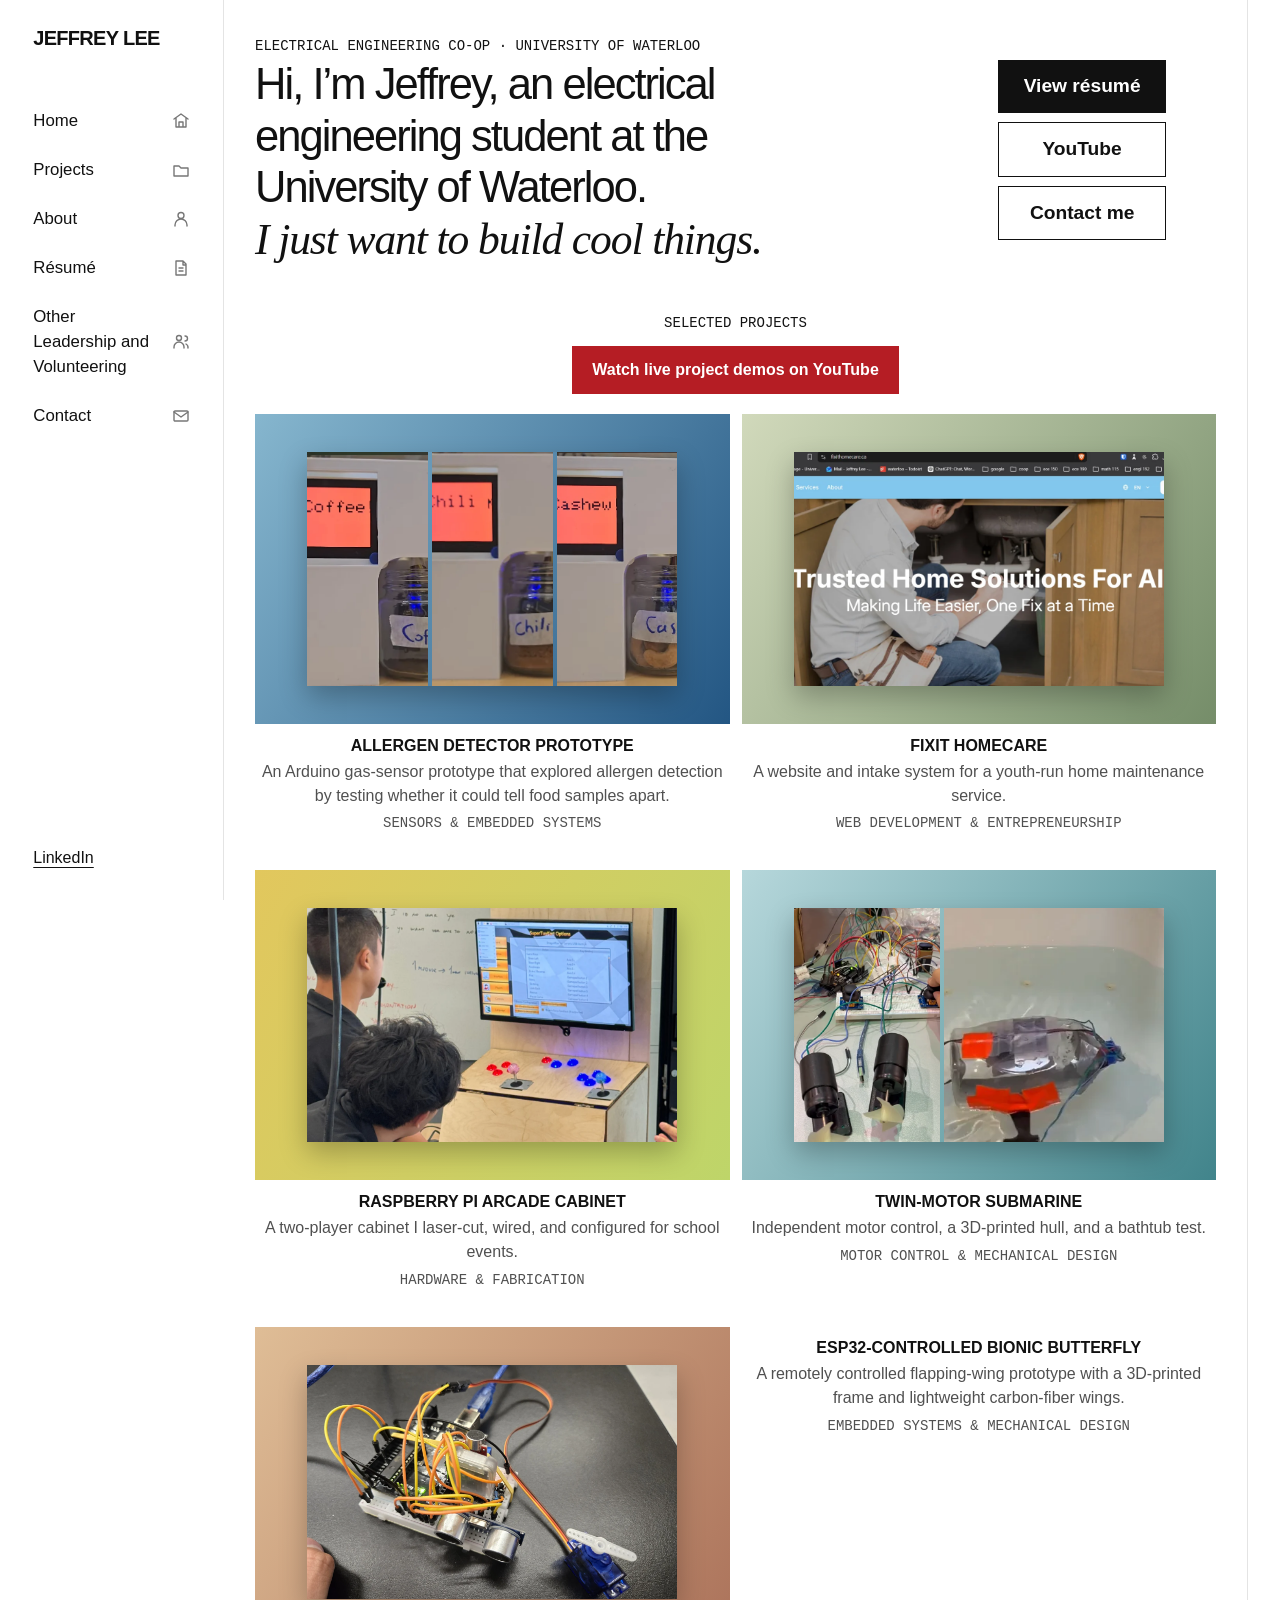
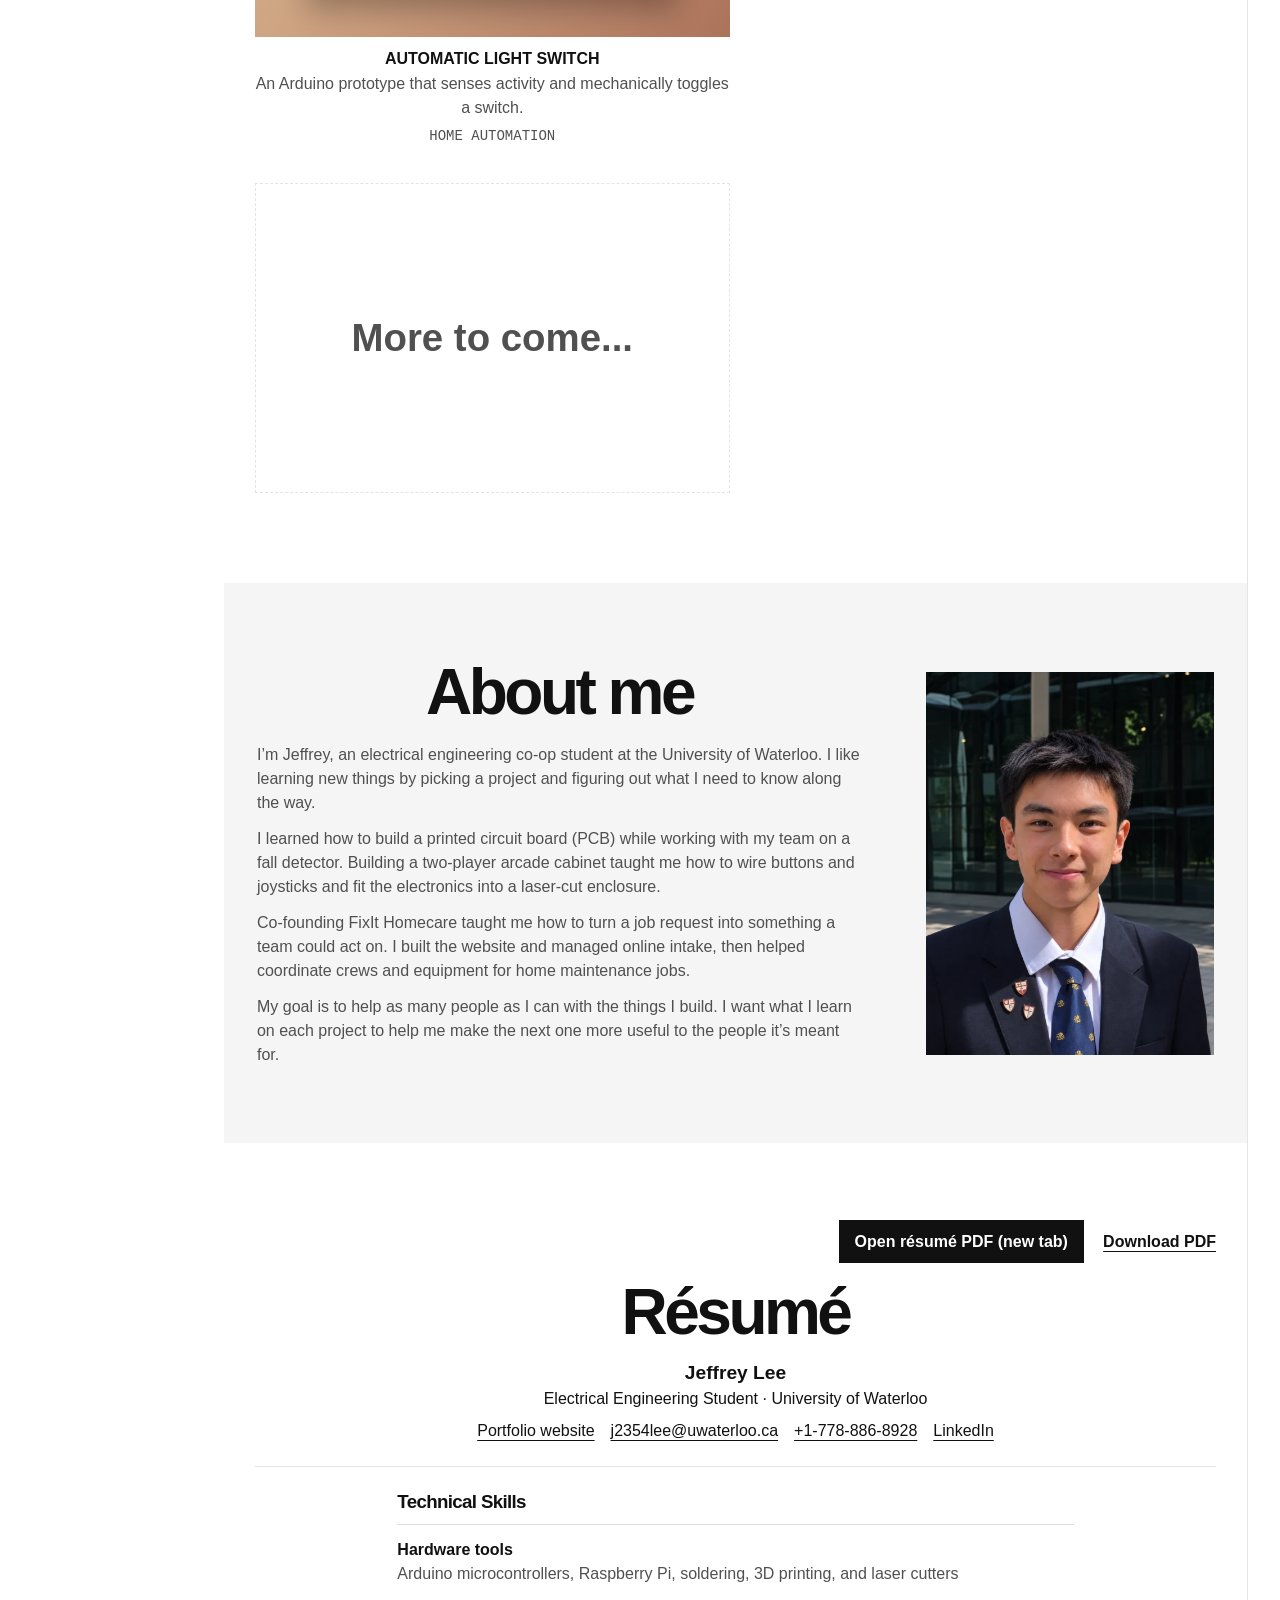
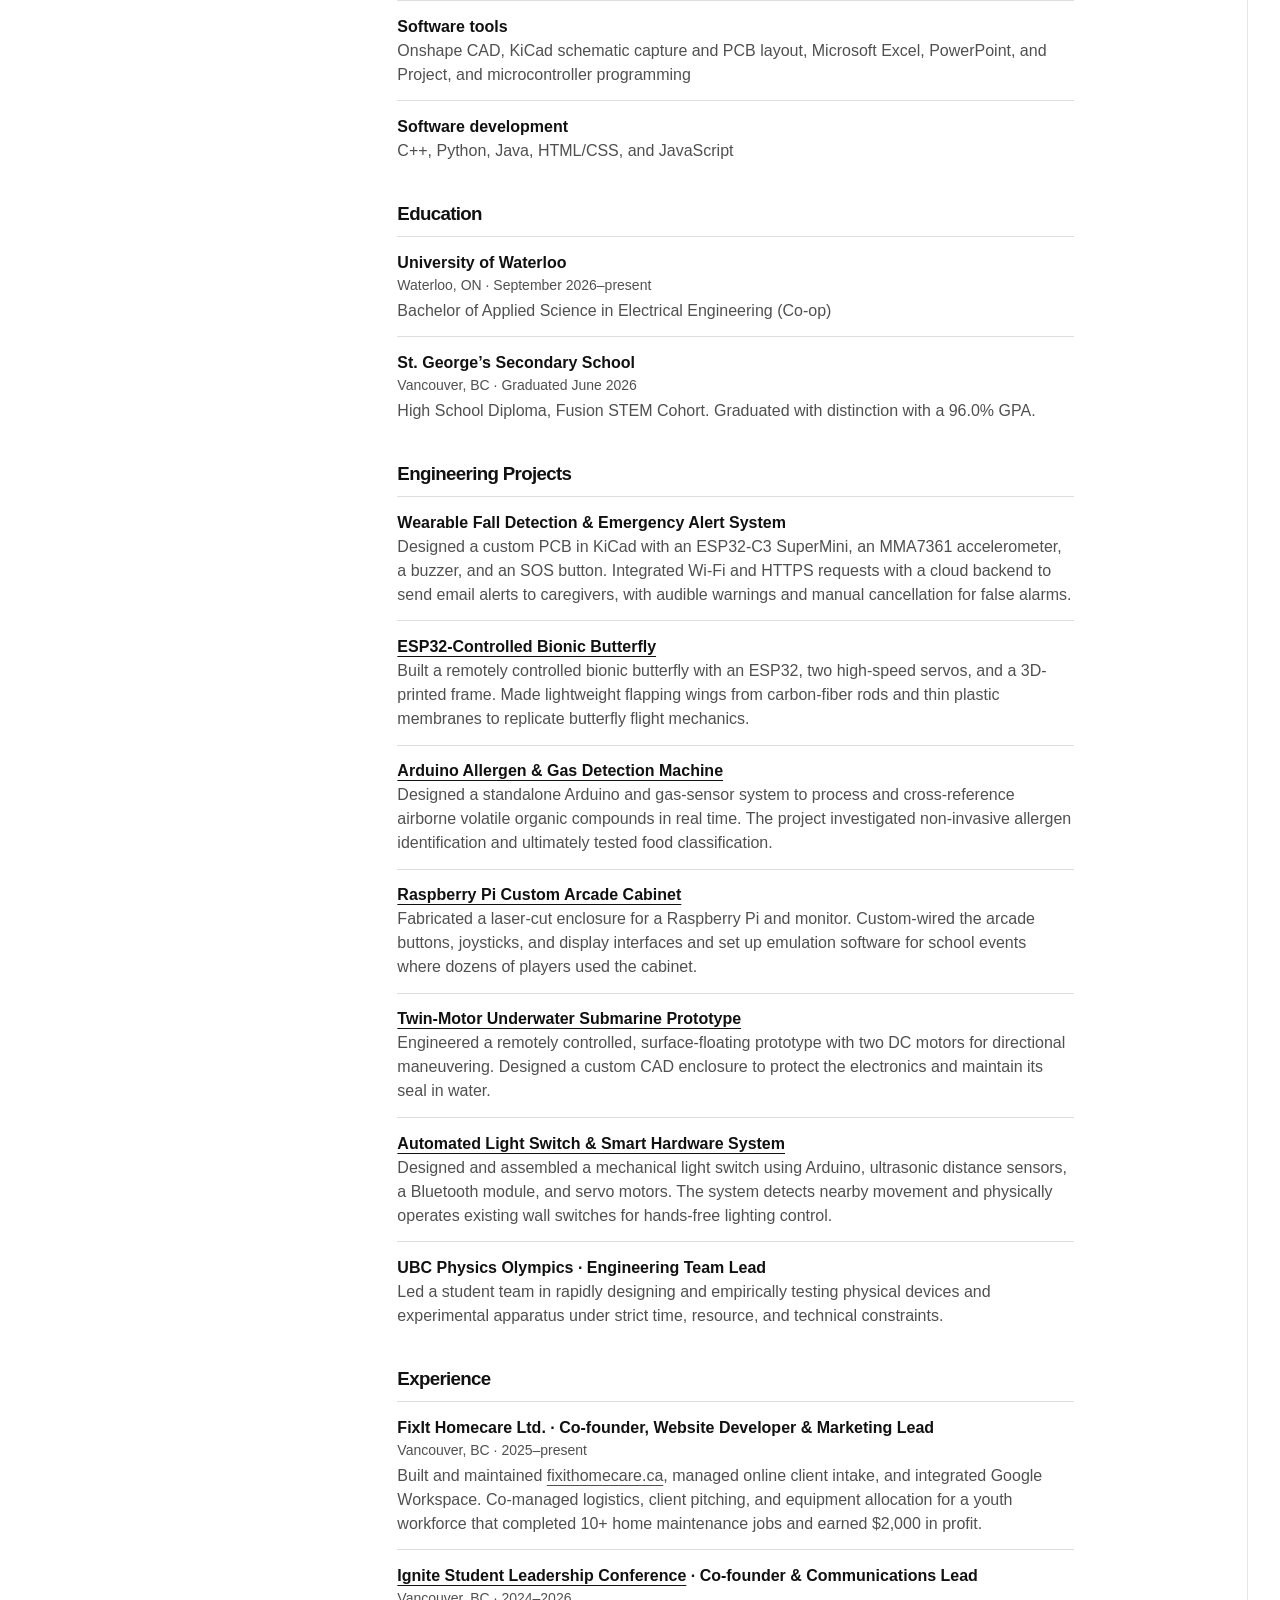
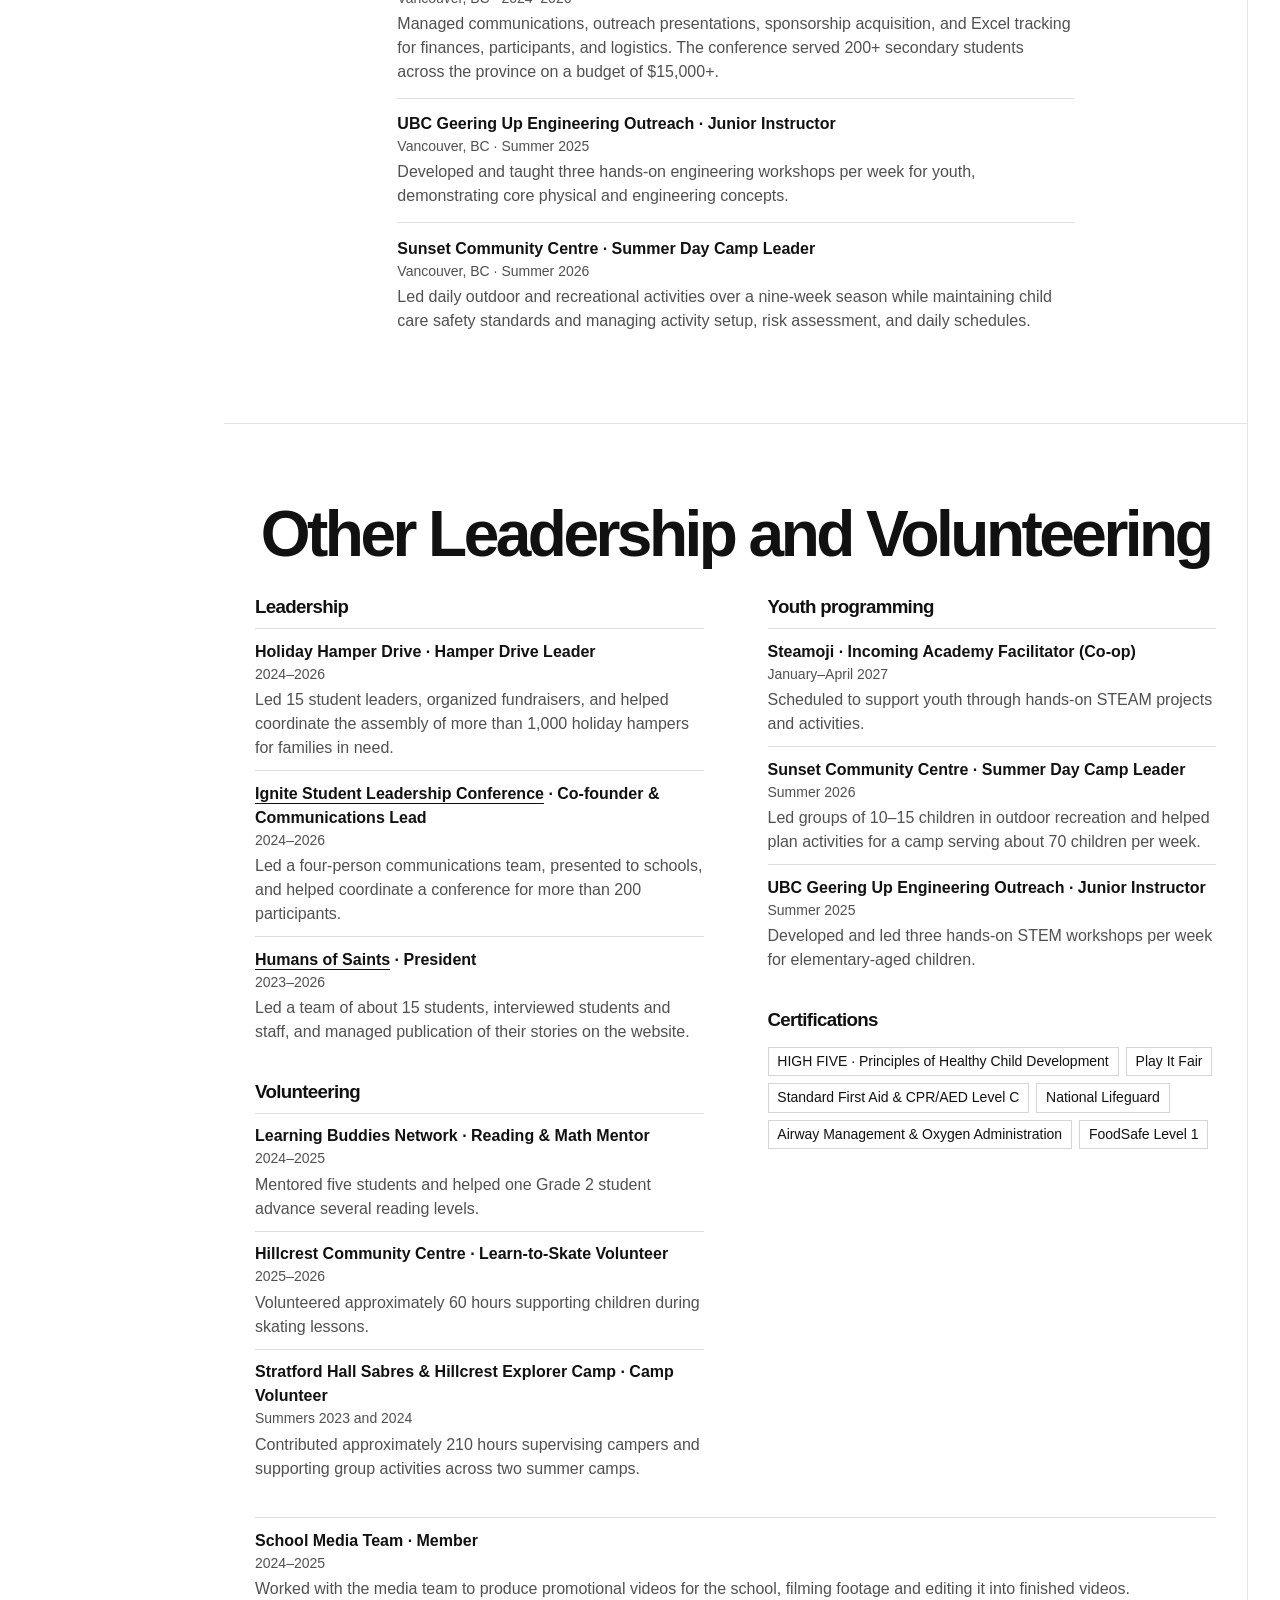
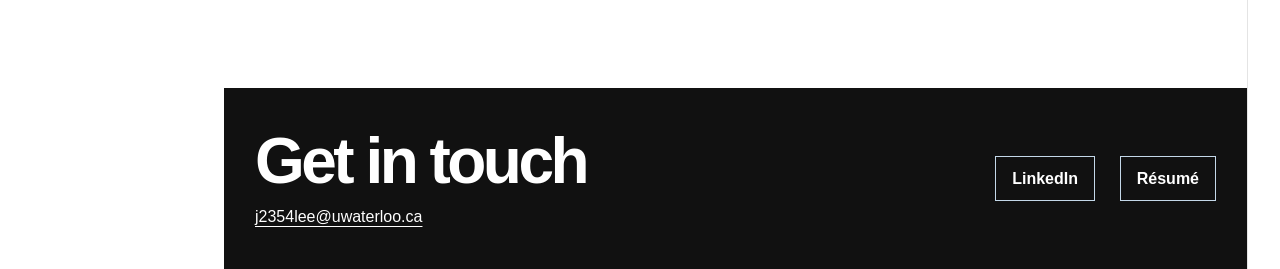
==== commit 0cb0da83: "Add bionic butterfly project page" ====
--- a/index.html
+++ b/index.html
@@ -53,6 +53,13 @@
     <div class="media"><img class="cover" src="assets/light-switch.webp" alt="Arduino light switch prototype with an ultrasonic sensor, servo, and jumper wires" width="1440" height="1080" loading="lazy"></div>
     <div class="card-copy"><p class="eyebrow">Home automation</p><h3>Automatic Light Switch</h3><p>An Arduino prototype that senses activity and mechanically toggles a switch.</p></div>
     </a></article>
+      <article class="card"><a href="bionic-butterfly.html">
+        <div class="card-copy">
+          <p class="eyebrow">Embedded systems &amp; mechanical design</p>
+          <h3>ESP32-Controlled Bionic Butterfly</h3>
+          <p>A remotely controlled flapping-wing prototype with a 3D-printed frame and lightweight carbon-fiber wings.</p>
+        </div>
+      </a></article>
       <p class="projects-note">More to come...</p>
     </div>
     </section><section class="about" id="about" aria-labelledby="about-title">
@@ -121,7 +128,7 @@
                 <dd>Designed a custom PCB in KiCad with an ESP32-C3 SuperMini, an MMA7361 accelerometer, a buzzer, and an SOS button. Integrated Wi-Fi and HTTPS requests with a cloud backend to send email alerts to caregivers, with audible warnings and manual cancellation for false alarms.</dd>
               </div>
               <div>
-                <dt>ESP32-Controlled Bionic Butterfly</dt>
+                <dt><a href="bionic-butterfly.html">ESP32-Controlled Bionic Butterfly</a></dt>
                 <dd>Built a remotely controlled bionic butterfly with an ESP32, two high-speed servos, and a 3D-printed frame. Made lightweight flapping wings from carbon-fiber rods and thin plastic membranes to replicate butterfly flight mechanics.</dd>
               </div>
               <div>
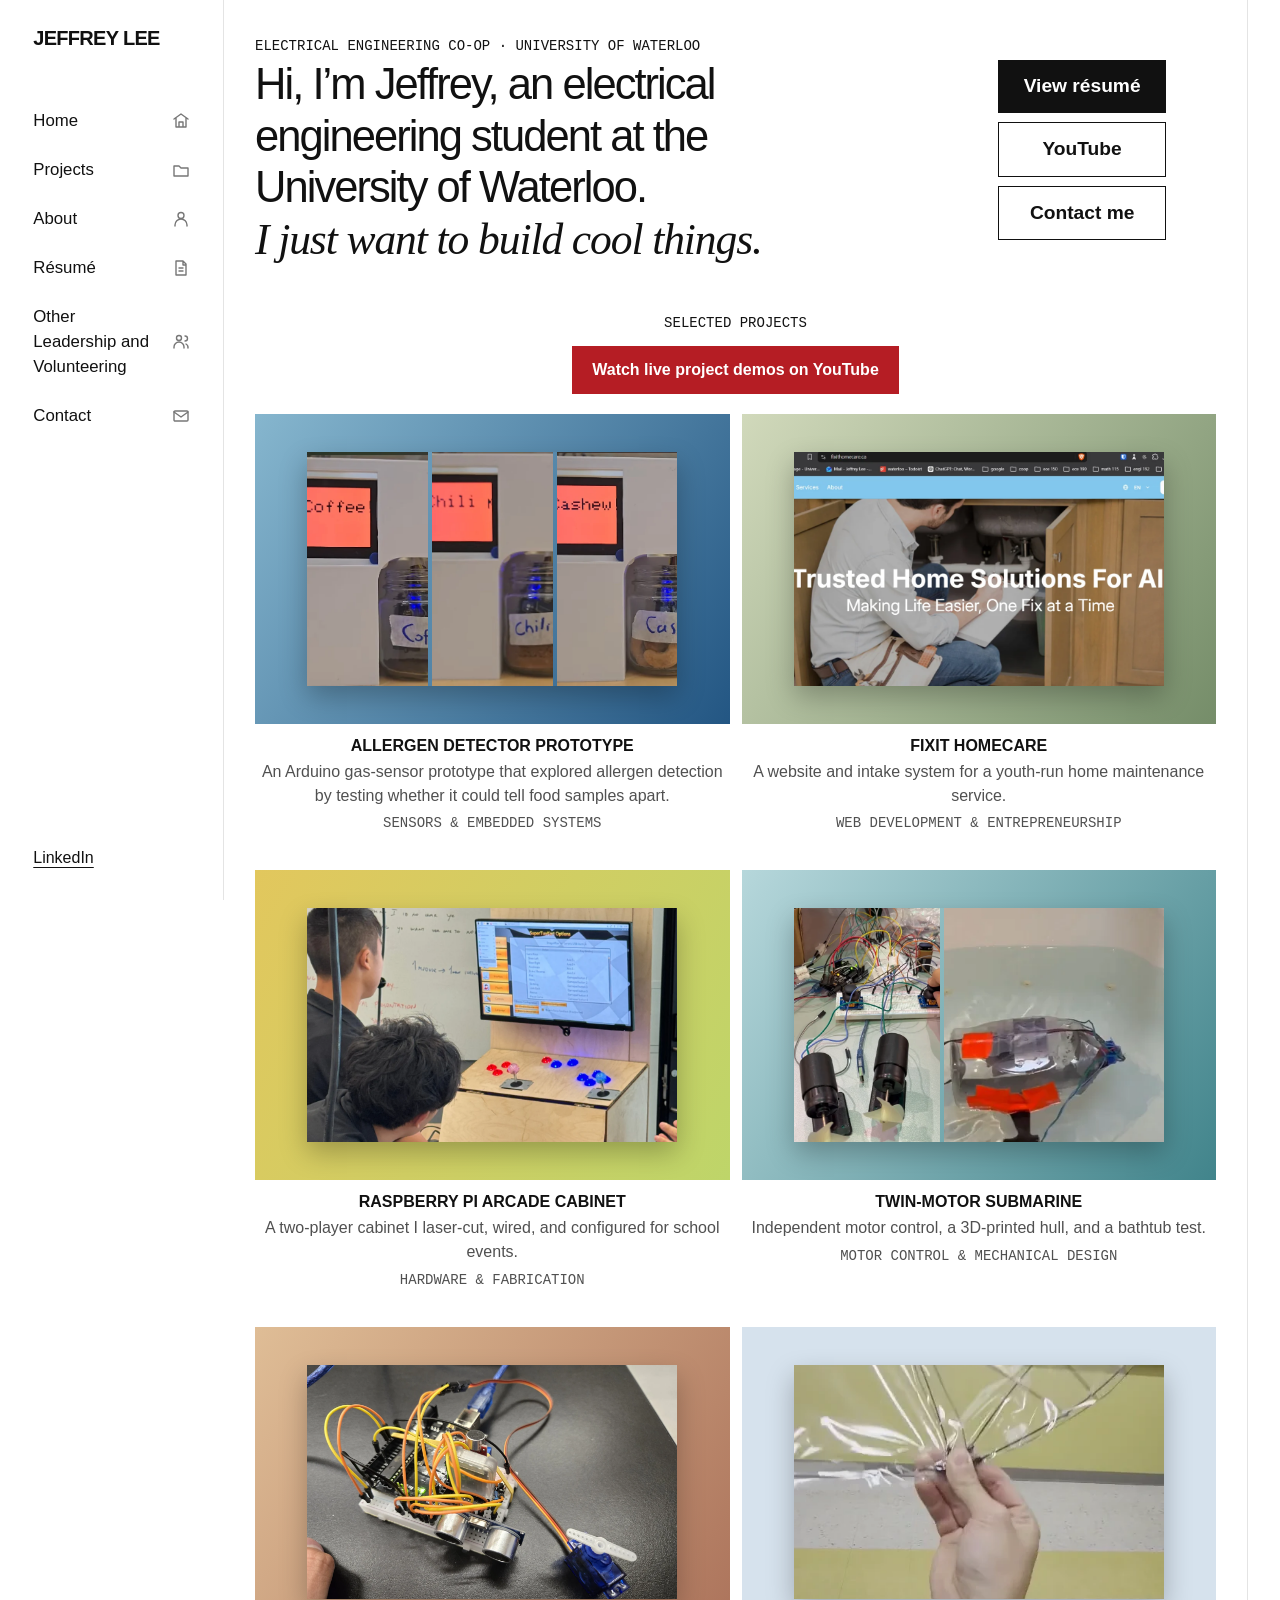
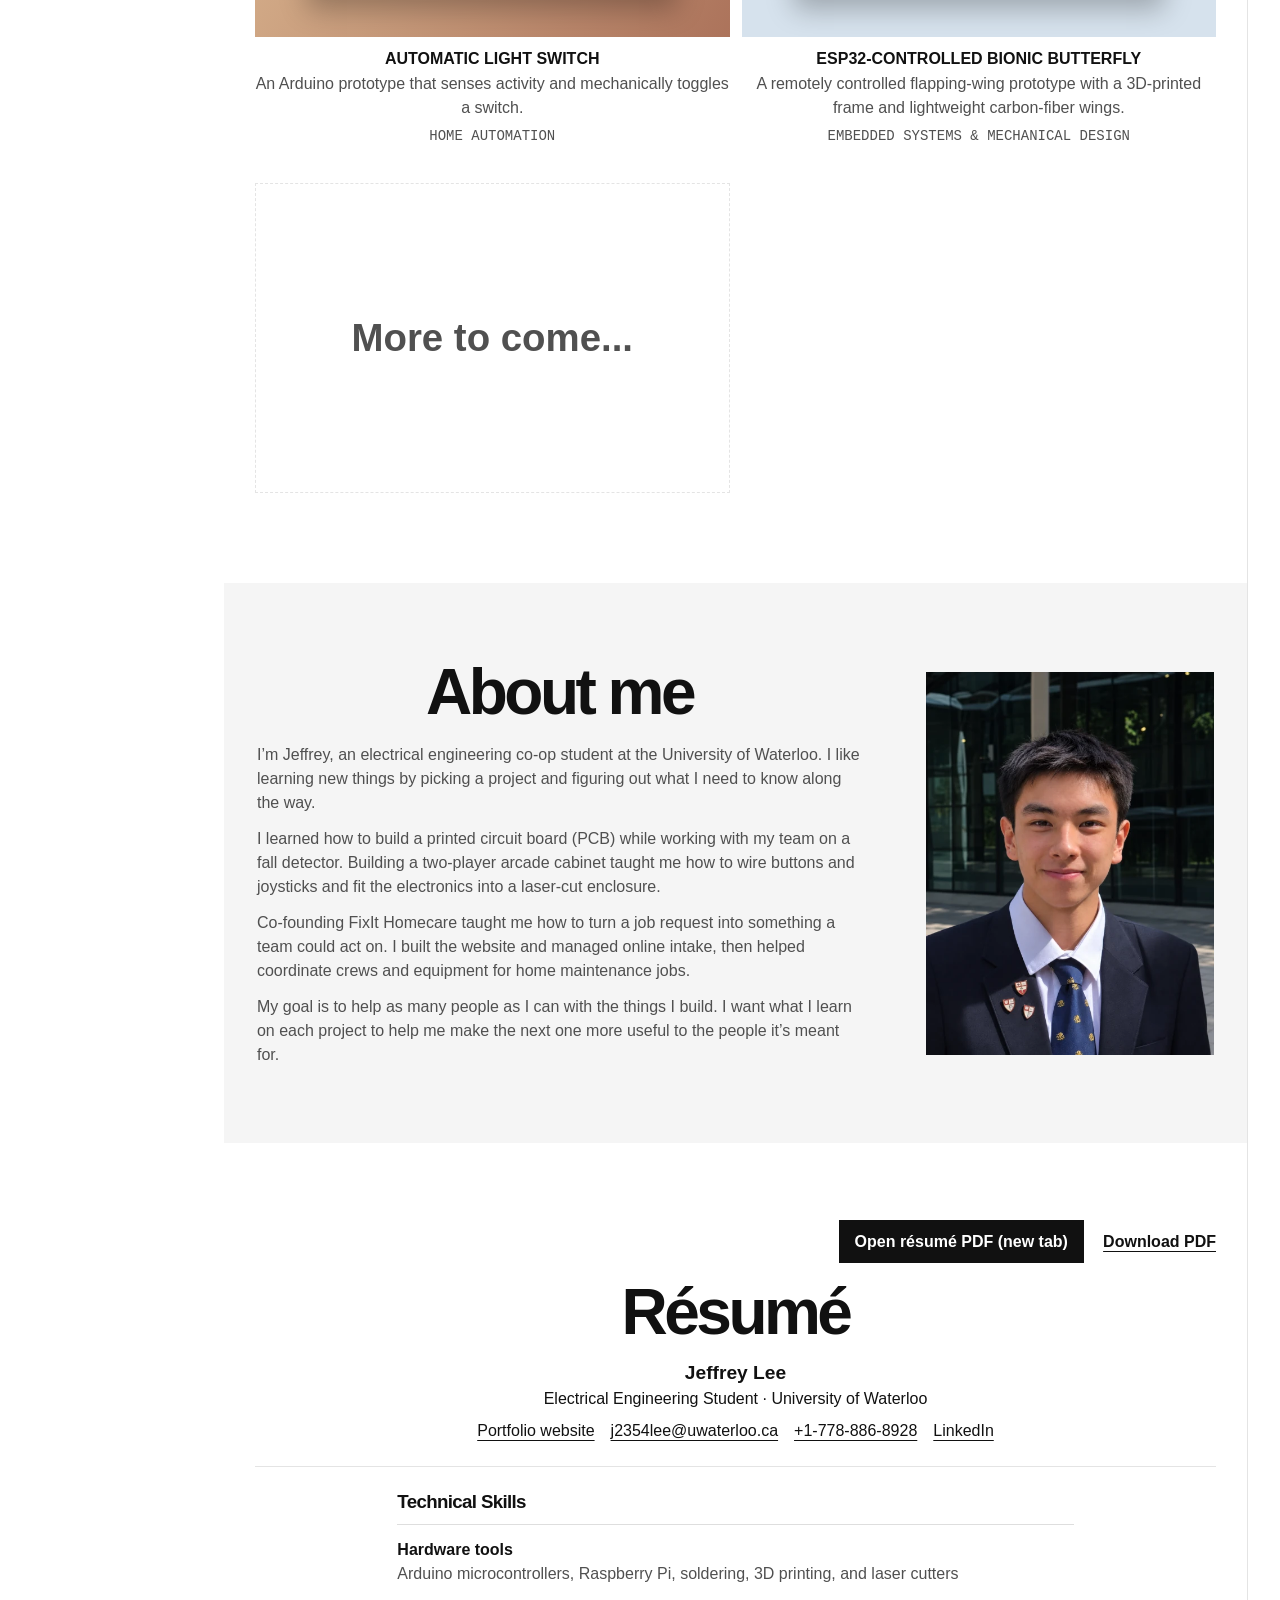
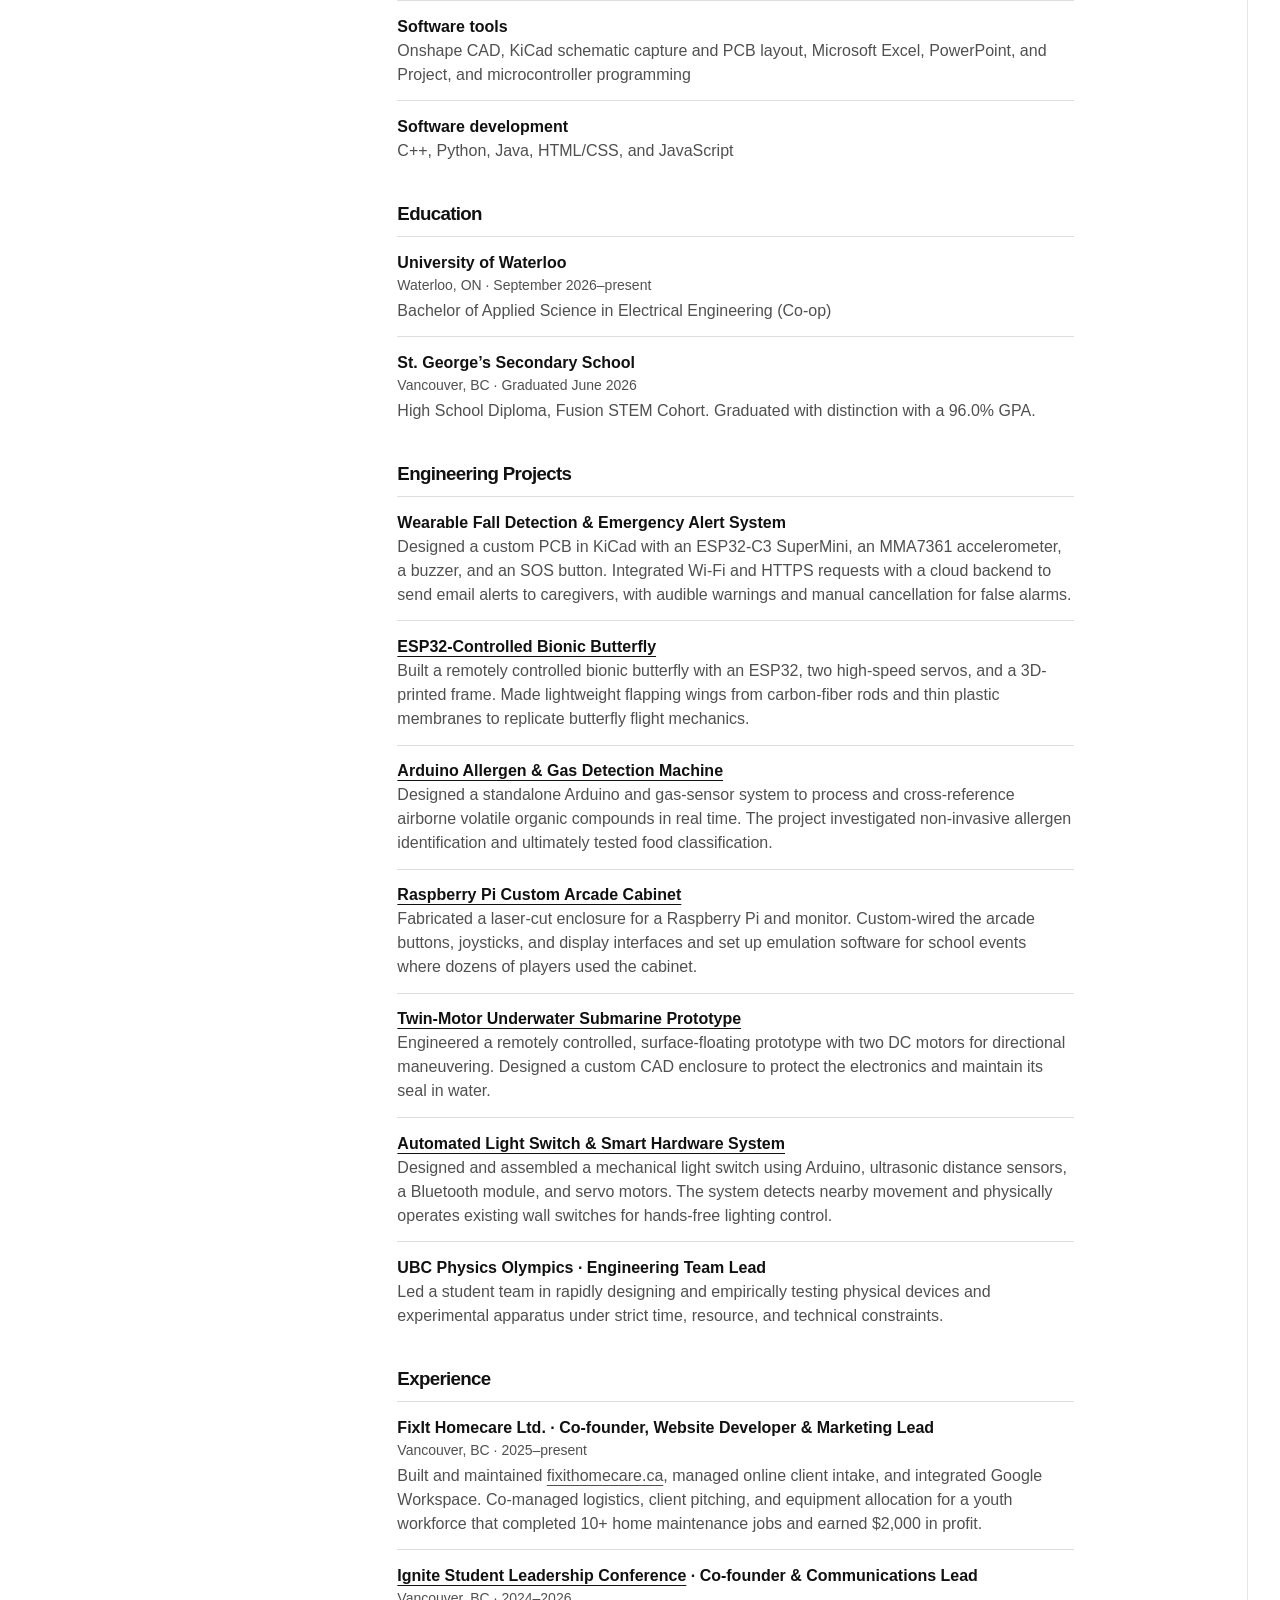
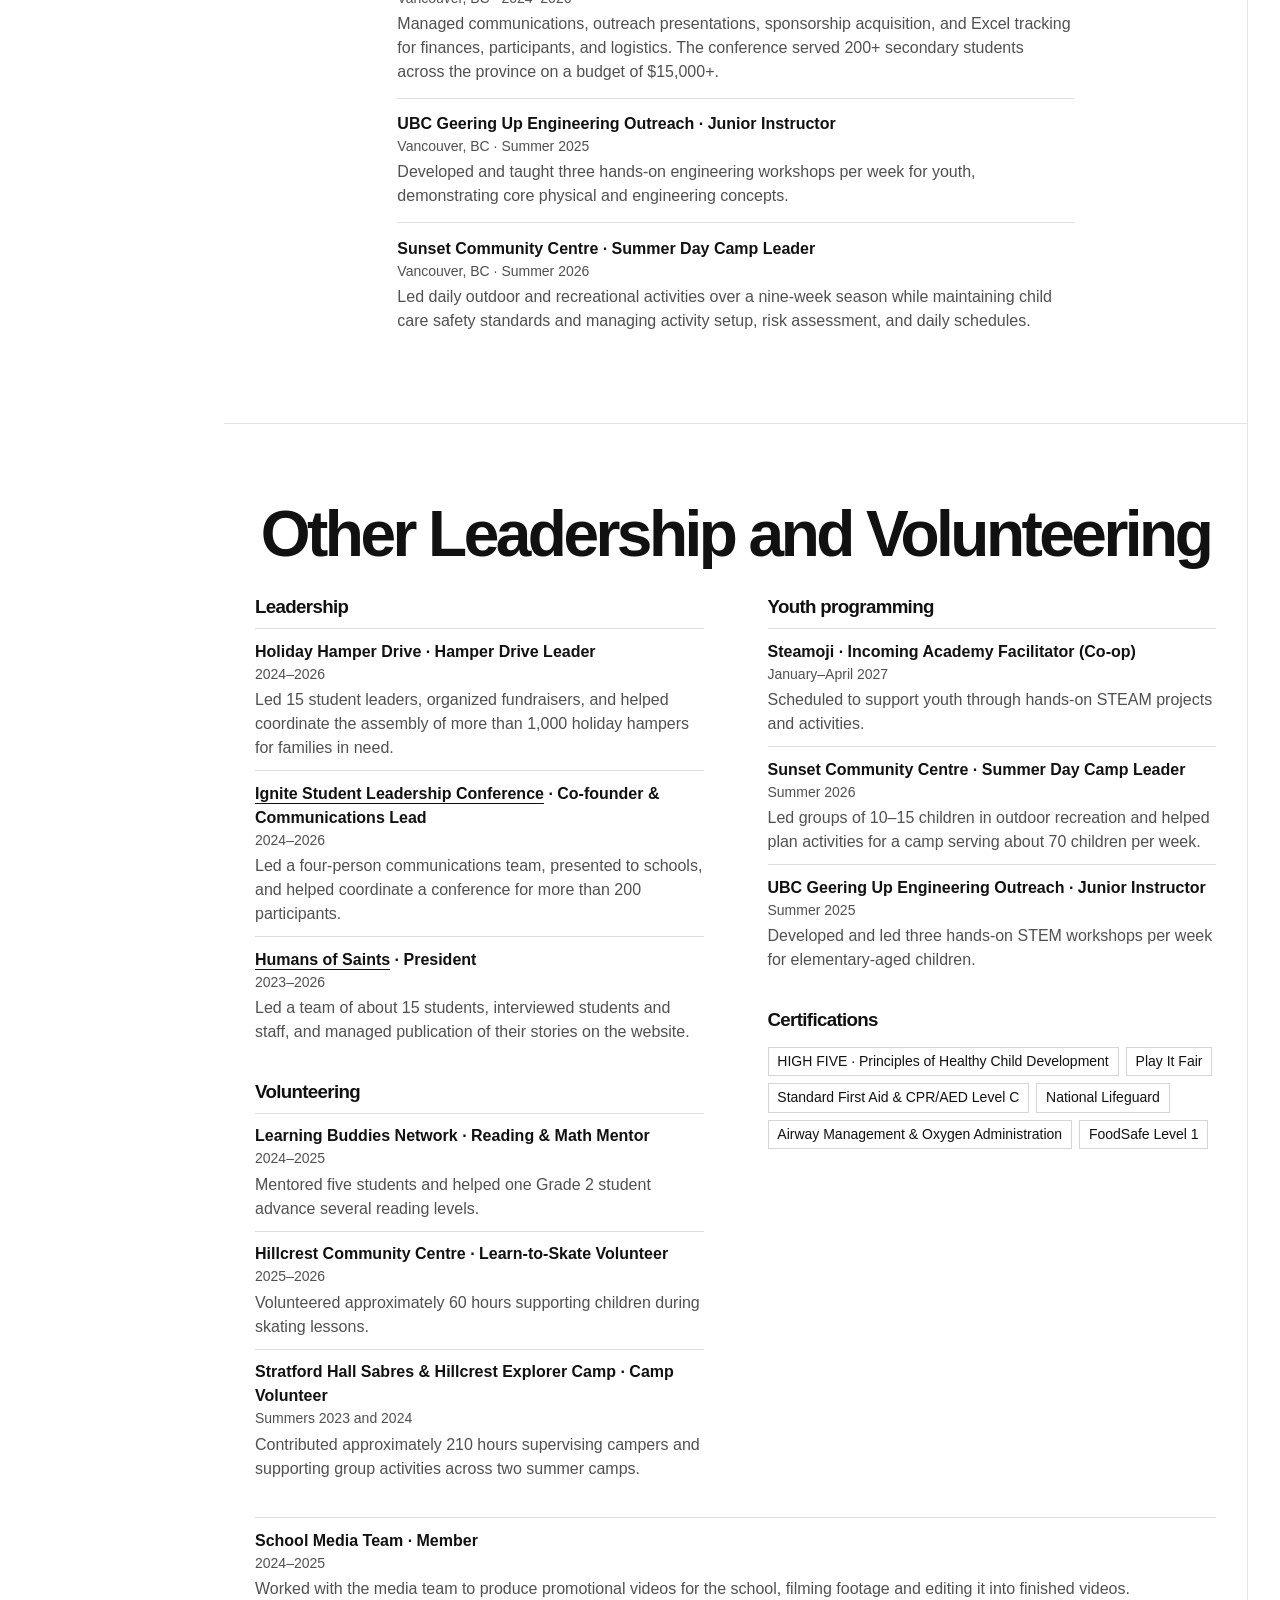
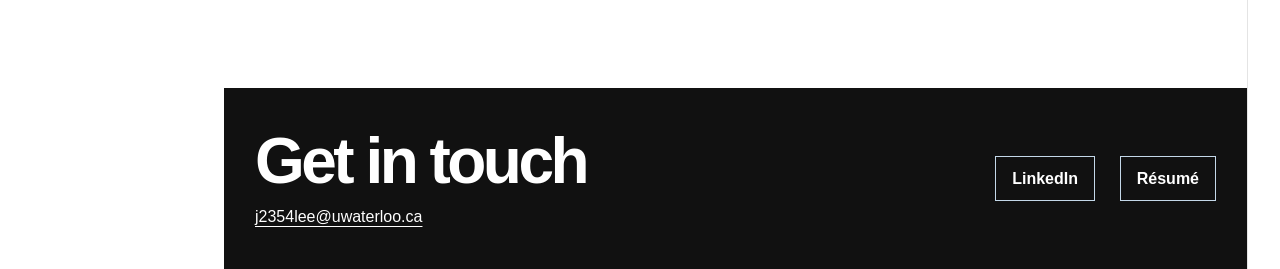
==== commit a8aecb77: "Show the bionic butterfly demo and wing construction" ====
--- a/index.html
+++ b/index.html
@@ -6,7 +6,7 @@
   <meta name="theme-color" content="#ffffff">
   <meta name="description" content="Jeffrey Lee, Electrical Engineering co-op student at the University of Waterloo. Explore my projects in electronics, embedded systems, and fabrication.">
   <title>Jeffrey | Electrical Engineering Portfolio</title>
-  <link rel="stylesheet" href="styles.css?v=22">
+  <link rel="stylesheet" href="styles.css?v=23">
 </head>
 <body><a class="skip" href="#main">Skip to content</a><header class="top"><nav class="wrap" aria-label="Main navigation">
 <a class="brand" href="./">Jeffrey Lee</a>
@@ -54,6 +54,7 @@
     <div class="card-copy"><p class="eyebrow">Home automation</p><h3>Automatic Light Switch</h3><p>An Arduino prototype that senses activity and mechanically toggles a switch.</p></div>
     </a></article>
       <article class="card"><a href="bionic-butterfly.html">
+        <div class="media"><img src="assets/bionic-butterfly.webp" alt="Handheld butterfly prototype with transparent flapping wings" width="480" height="854" loading="lazy"></div>
         <div class="card-copy">
           <p class="eyebrow">Embedded systems &amp; mechanical design</p>
           <h3>ESP32-Controlled Bionic Butterfly</h3>
--- a/styles.css
+++ b/styles.css
@@ -188,3 +188,8 @@
   }
   main:has(.intro) { border-left: 0; margin-left: 0; }
 }
+
+.card > a[href="bionic-butterfly.html"] img { object-position: center 46%; }
+.butterfly-detail { align-items: start; }
+.butterfly-detail video { display: block; width: 100%; max-width: 22rem; height: auto; margin-inline: auto; }
+.butterfly-detail h2 { font-size: 1.4rem; margin-block: 1.25rem .5rem; }
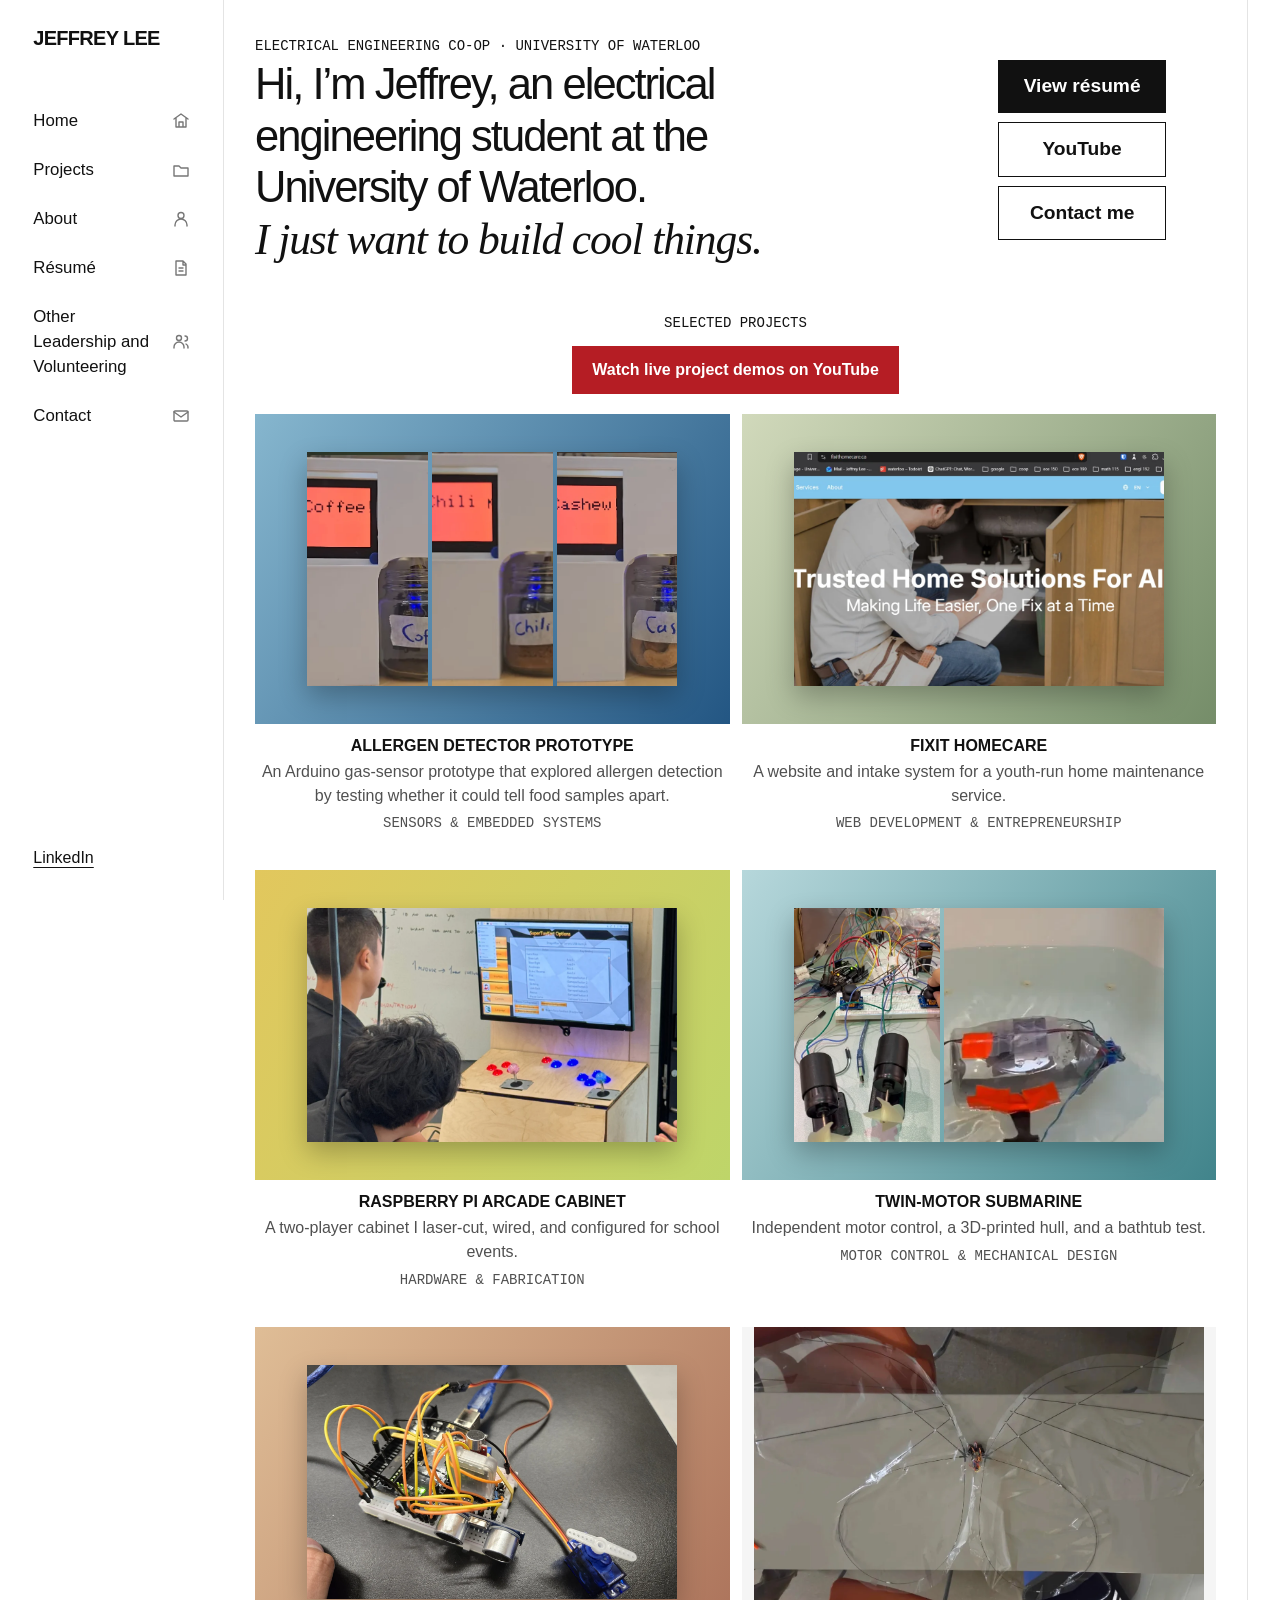
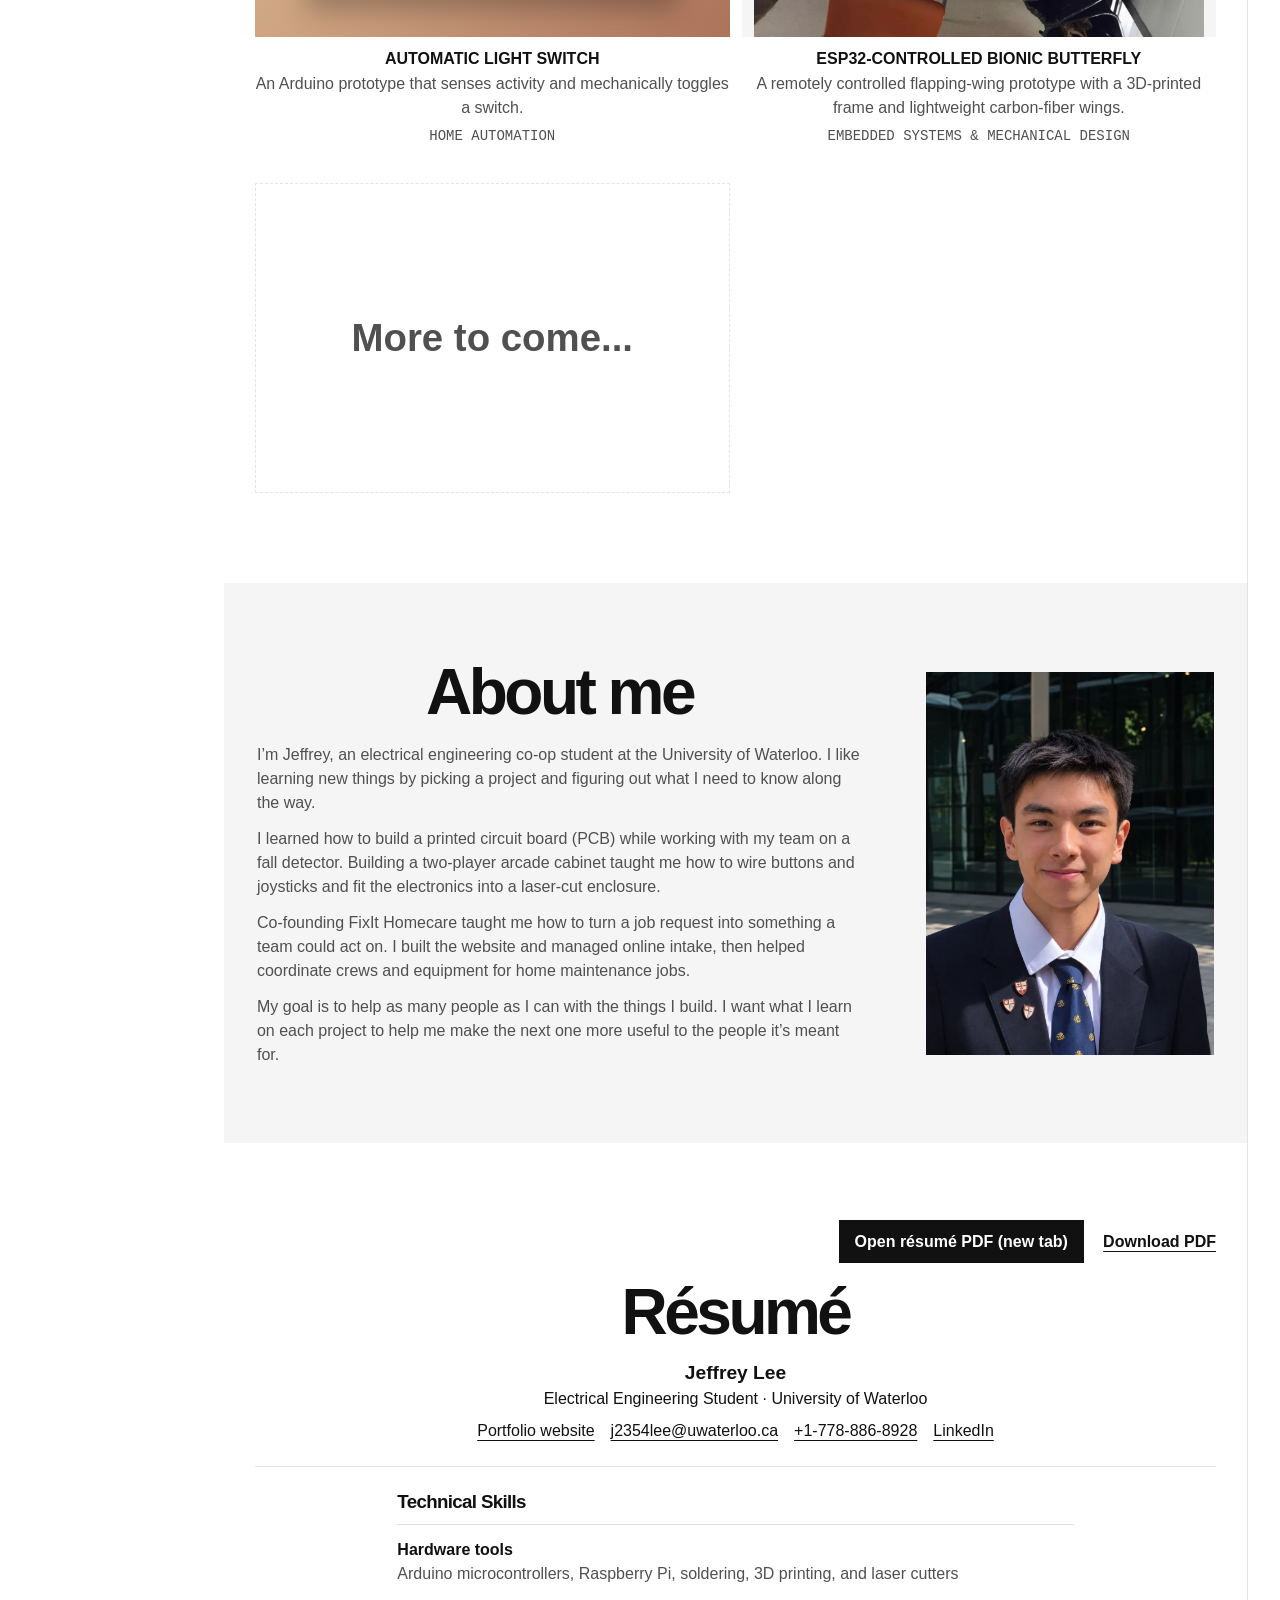
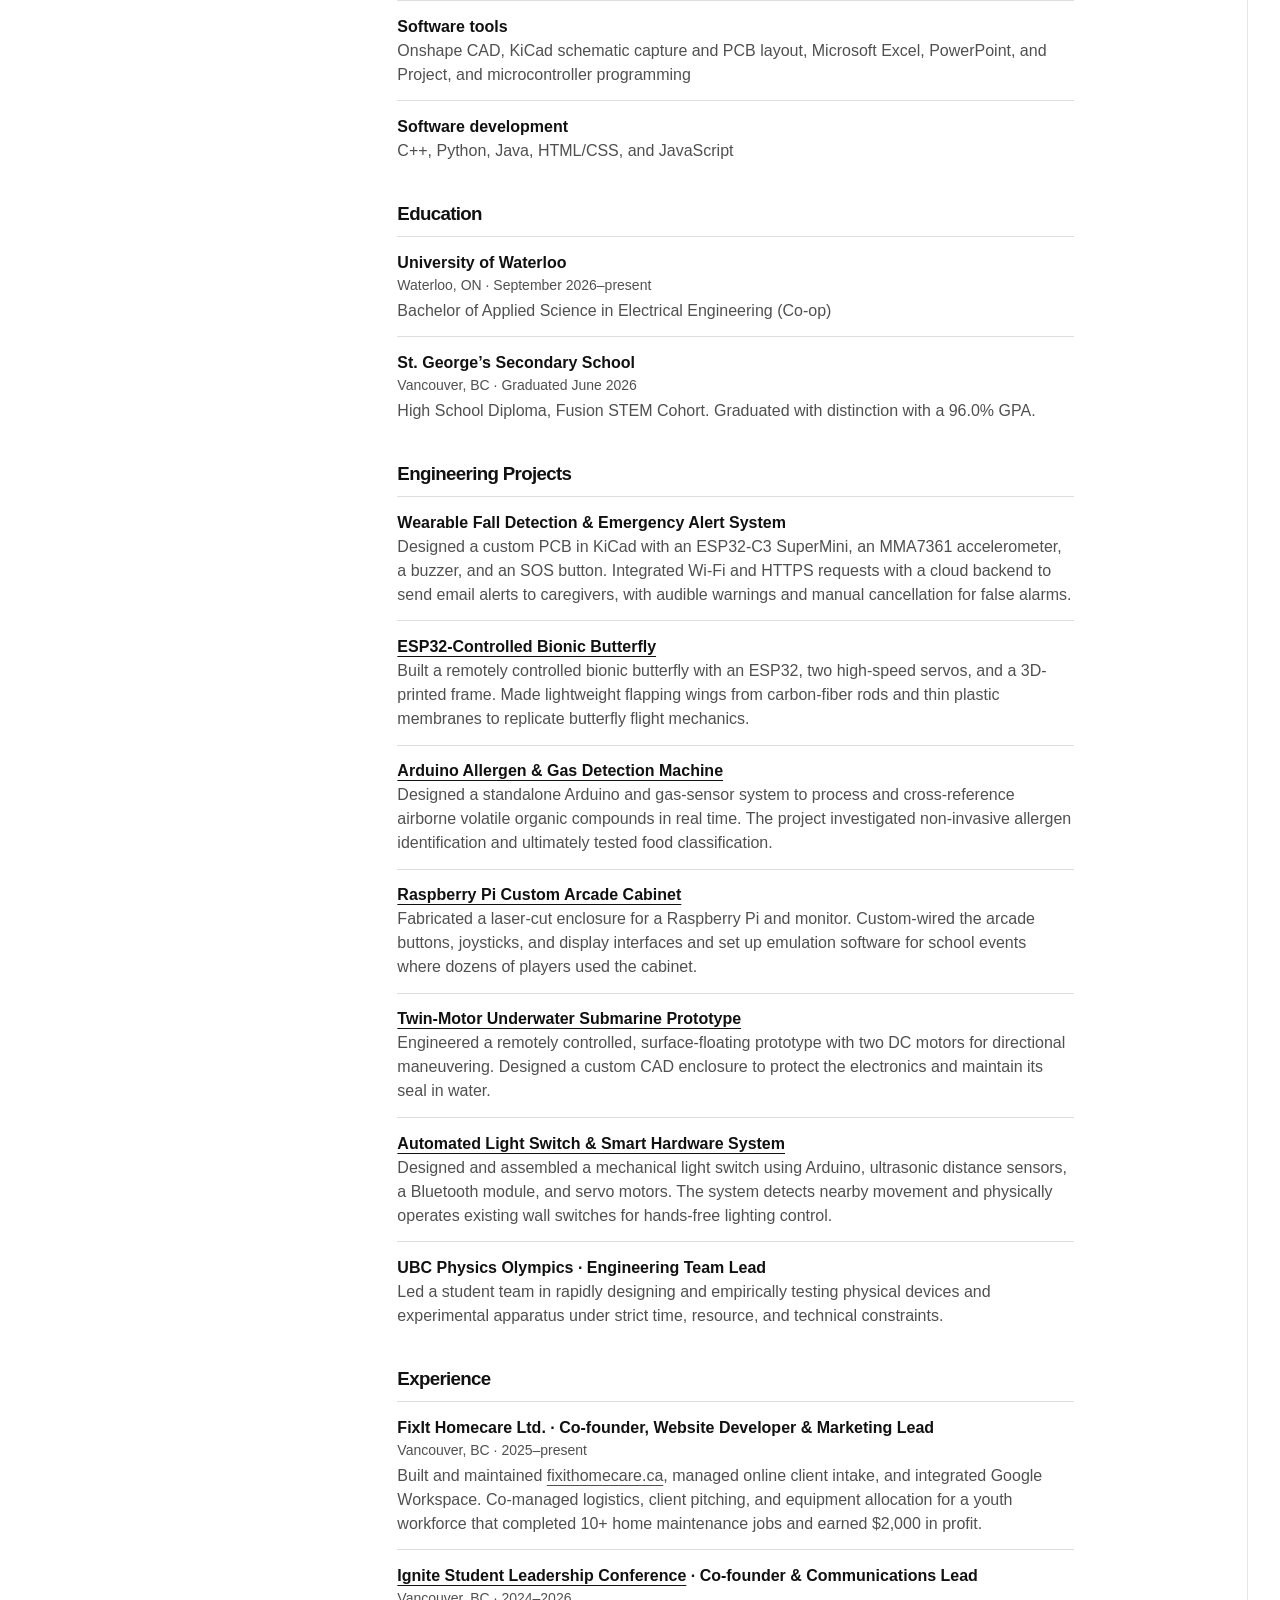
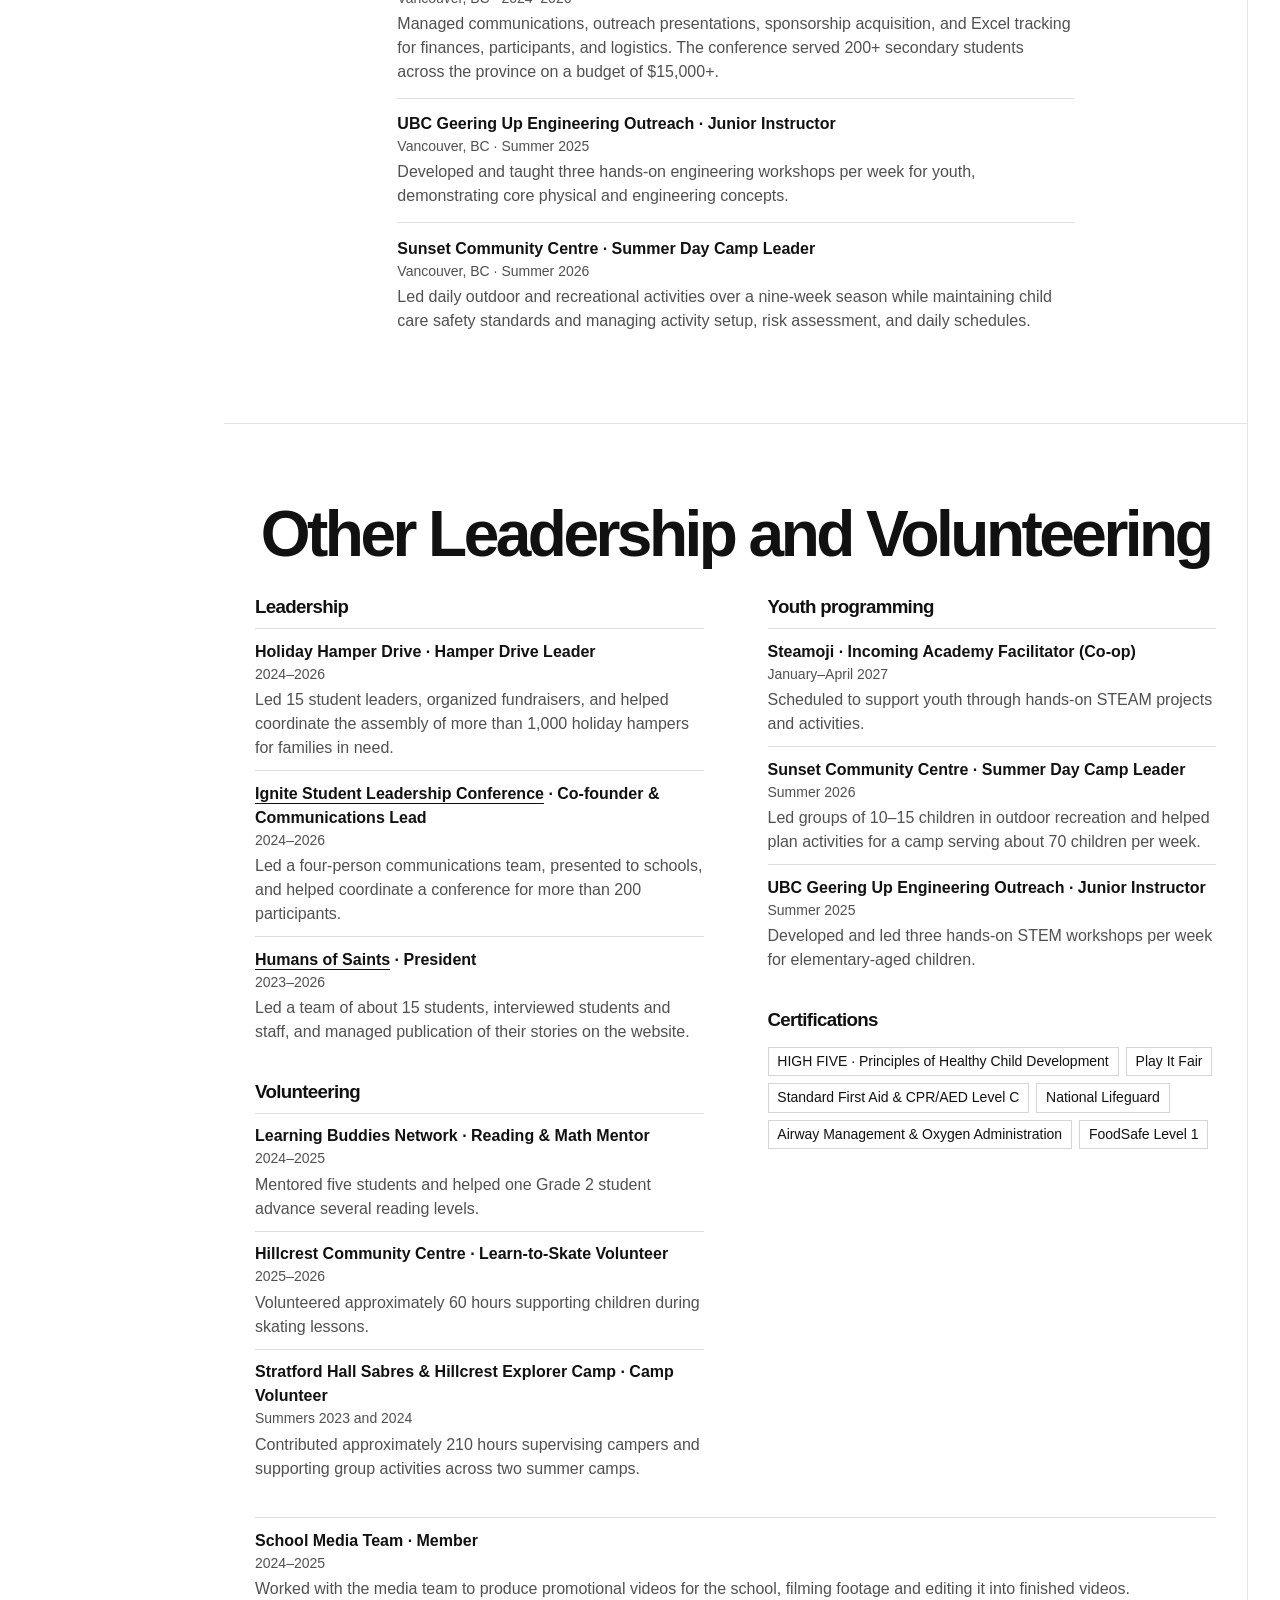
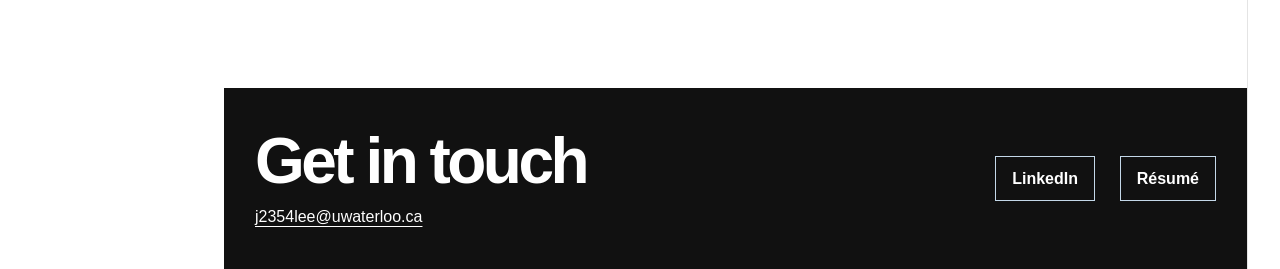
==== commit e4459ce2: "Show butterfly electronics and assembled prototype photos" ====
--- a/index.html
+++ b/index.html
@@ -6,7 +6,7 @@
   <meta name="theme-color" content="#ffffff">
   <meta name="description" content="Jeffrey Lee, Electrical Engineering co-op student at the University of Waterloo. Explore my projects in electronics, embedded systems, and fabrication.">
   <title>Jeffrey | Electrical Engineering Portfolio</title>
-  <link rel="stylesheet" href="styles.css?v=23">
+  <link rel="stylesheet" href="styles.css?v=24">
 </head>
 <body><a class="skip" href="#main">Skip to content</a><header class="top"><nav class="wrap" aria-label="Main navigation">
 <a class="brand" href="./">Jeffrey Lee</a>
@@ -54,7 +54,7 @@
     <div class="card-copy"><p class="eyebrow">Home automation</p><h3>Automatic Light Switch</h3><p>An Arduino prototype that senses activity and mechanically toggles a switch.</p></div>
     </a></article>
       <article class="card"><a href="bionic-butterfly.html">
-        <div class="media"><img src="assets/bionic-butterfly.webp" alt="Handheld butterfly prototype with transparent flapping wings" width="480" height="854" loading="lazy"></div>
+        <div class="media"><img src="assets/bionic-butterfly-assembled.webp" alt="Assembled bionic butterfly with transparent wings spread across a worktable" width="1317" height="907" loading="lazy"></div>
         <div class="card-copy">
           <p class="eyebrow">Embedded systems &amp; mechanical design</p>
           <h3>ESP32-Controlled Bionic Butterfly</h3>
--- a/styles.css
+++ b/styles.css
@@ -189,7 +189,23 @@
   main:has(.intro) { border-left: 0; margin-left: 0; }
 }
 
-.card > a[href="bionic-butterfly.html"] img { object-position: center 46%; }
-.butterfly-detail { align-items: start; }
-.butterfly-detail video { display: block; width: 100%; max-width: 22rem; height: auto; margin-inline: auto; }
-.butterfly-detail h2 { font-size: 1.4rem; margin-block: 1.25rem .5rem; }
+.card > a[href="bionic-butterfly.html"] .media { padding: 0; background: #f5f5f5; }
+.card > a[href="bionic-butterfly.html"] img { object-fit: contain; box-shadow: none; }
+.butterfly-build { max-width: 72rem; }
+.build-intro { max-width: 58ch; margin-block: 1.25rem 2.5rem; font-size: 1.125rem; }
+.build-stage {
+  display: grid;
+  grid-template-columns: minmax(11rem, 1fr) minmax(0, 2fr);
+  gap: 1rem clamp(1rem, 4vw, 4rem);
+  border-top: 1px solid var(--line);
+  padding-block: clamp(1.5rem, 3vw, 2.5rem);
+}
+.build-stage h2 { font-size: clamp(1.5rem, 2.5vw, 2.25rem); line-height: 1.12; }
+.build-stage p { max-width: 63ch; color: var(--muted); }
+.build-stage figure { margin: 1.25rem 0 0; }
+.build-stage img, .build-stage video { display: block; width: 100%; height: auto; }
+.build-stage .wing-test { max-width: 18rem; }
+.build-stage figcaption { margin-top: .6rem; color: var(--muted); font-size: .9375rem; }
+@media (max-width: 43rem) {
+  .build-stage { grid-template-columns: minmax(0, 1fr); }
+}
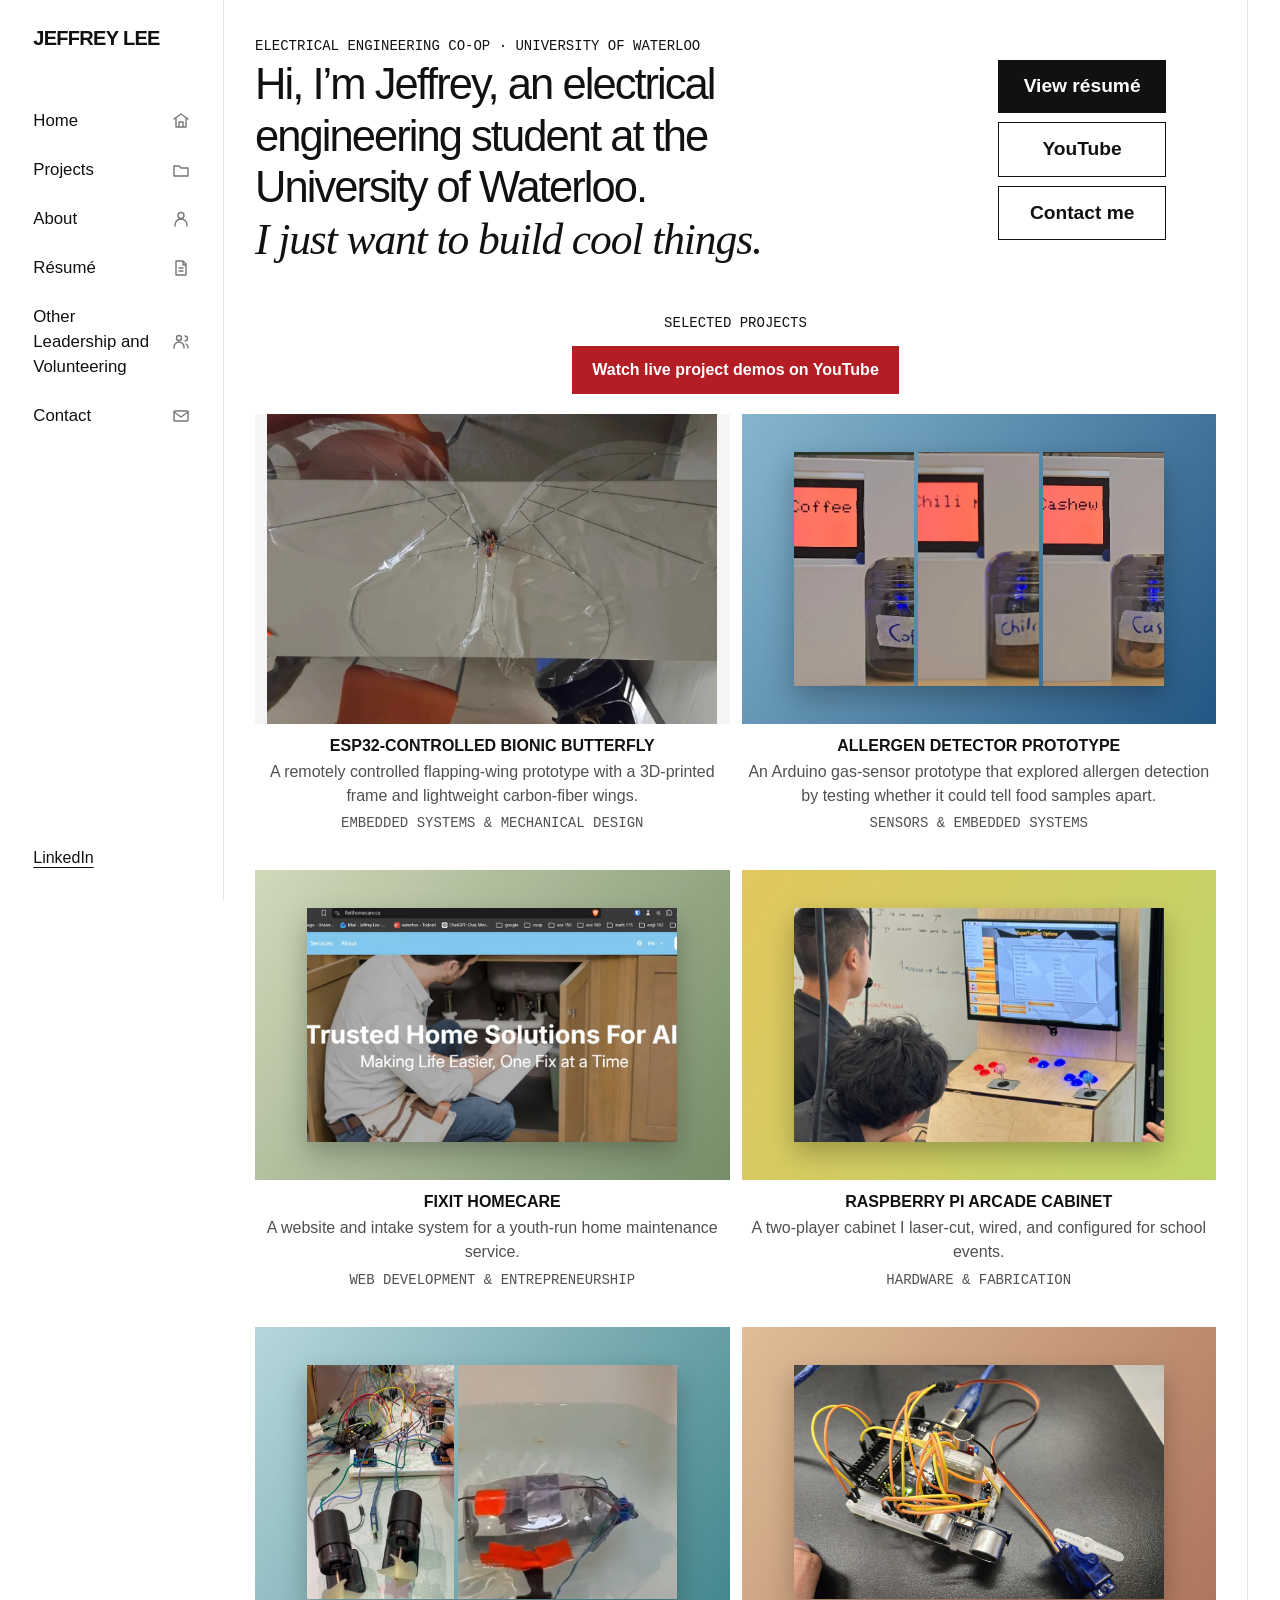
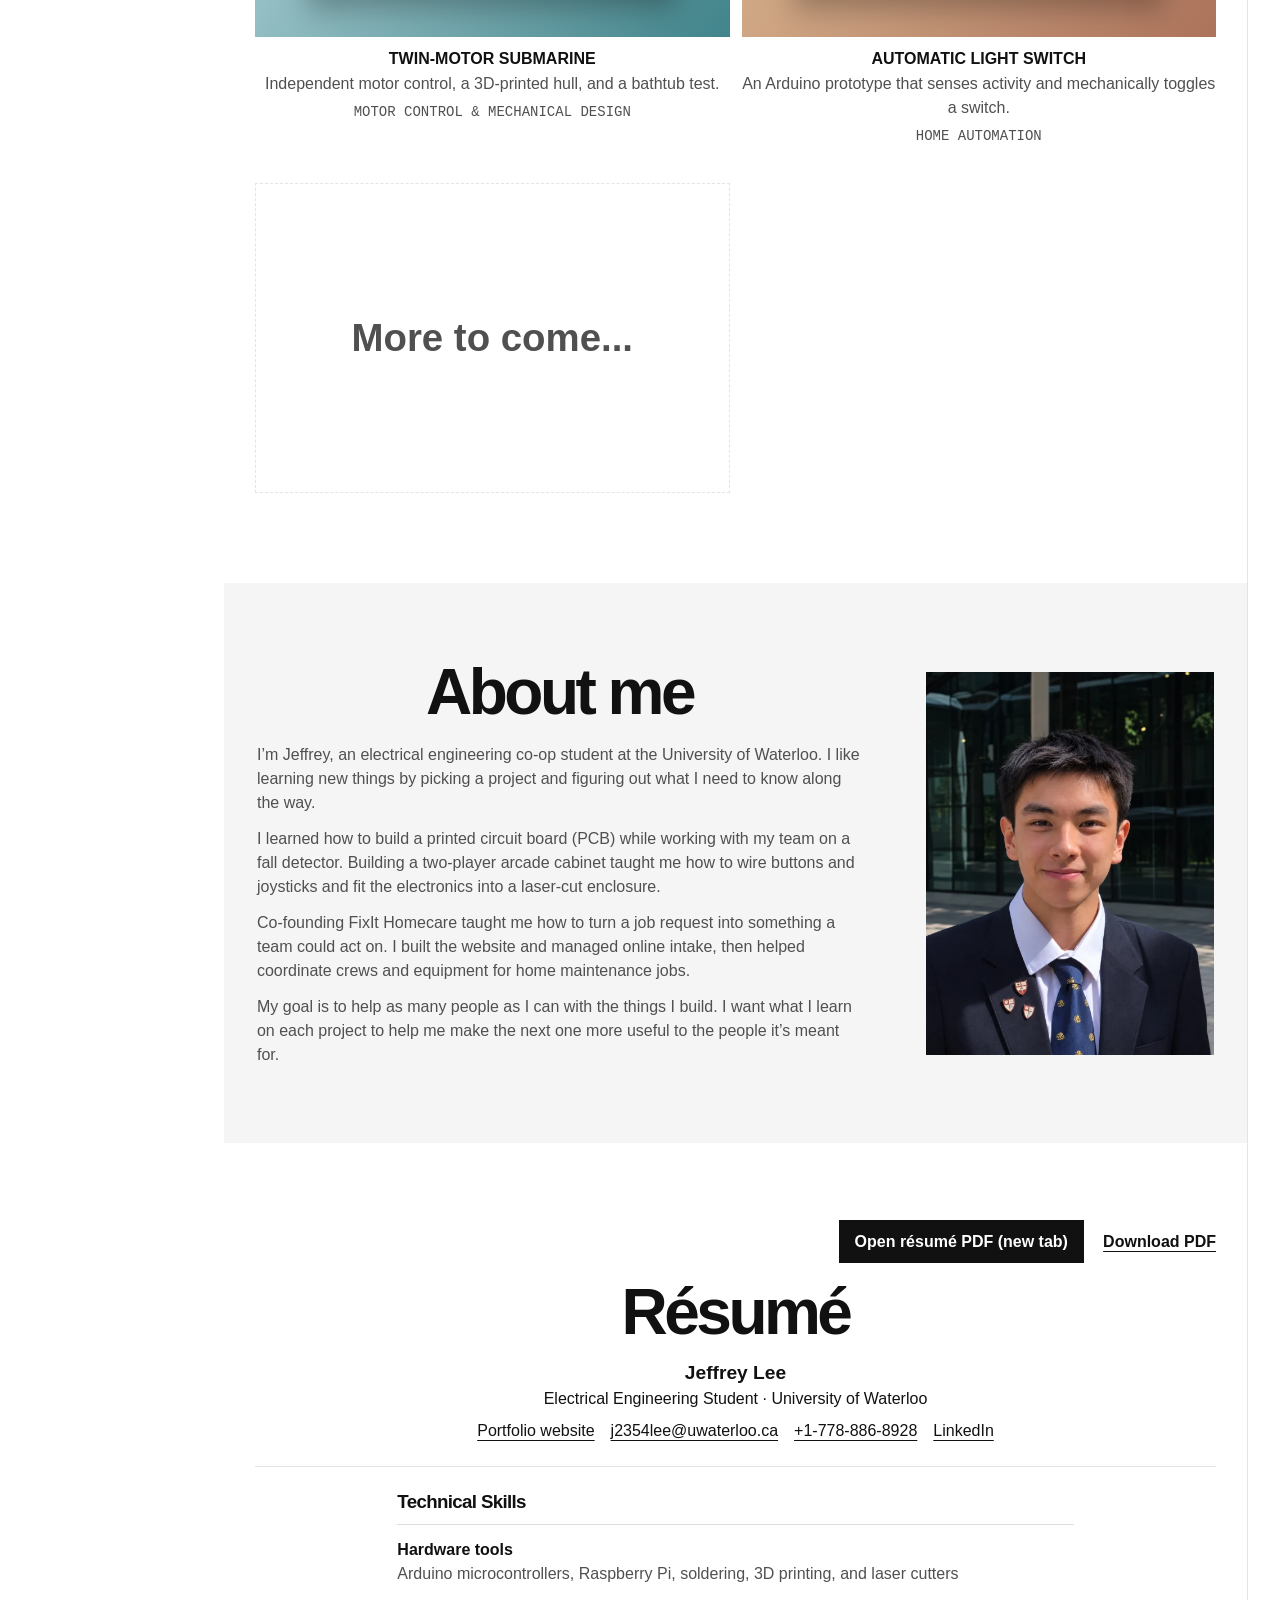
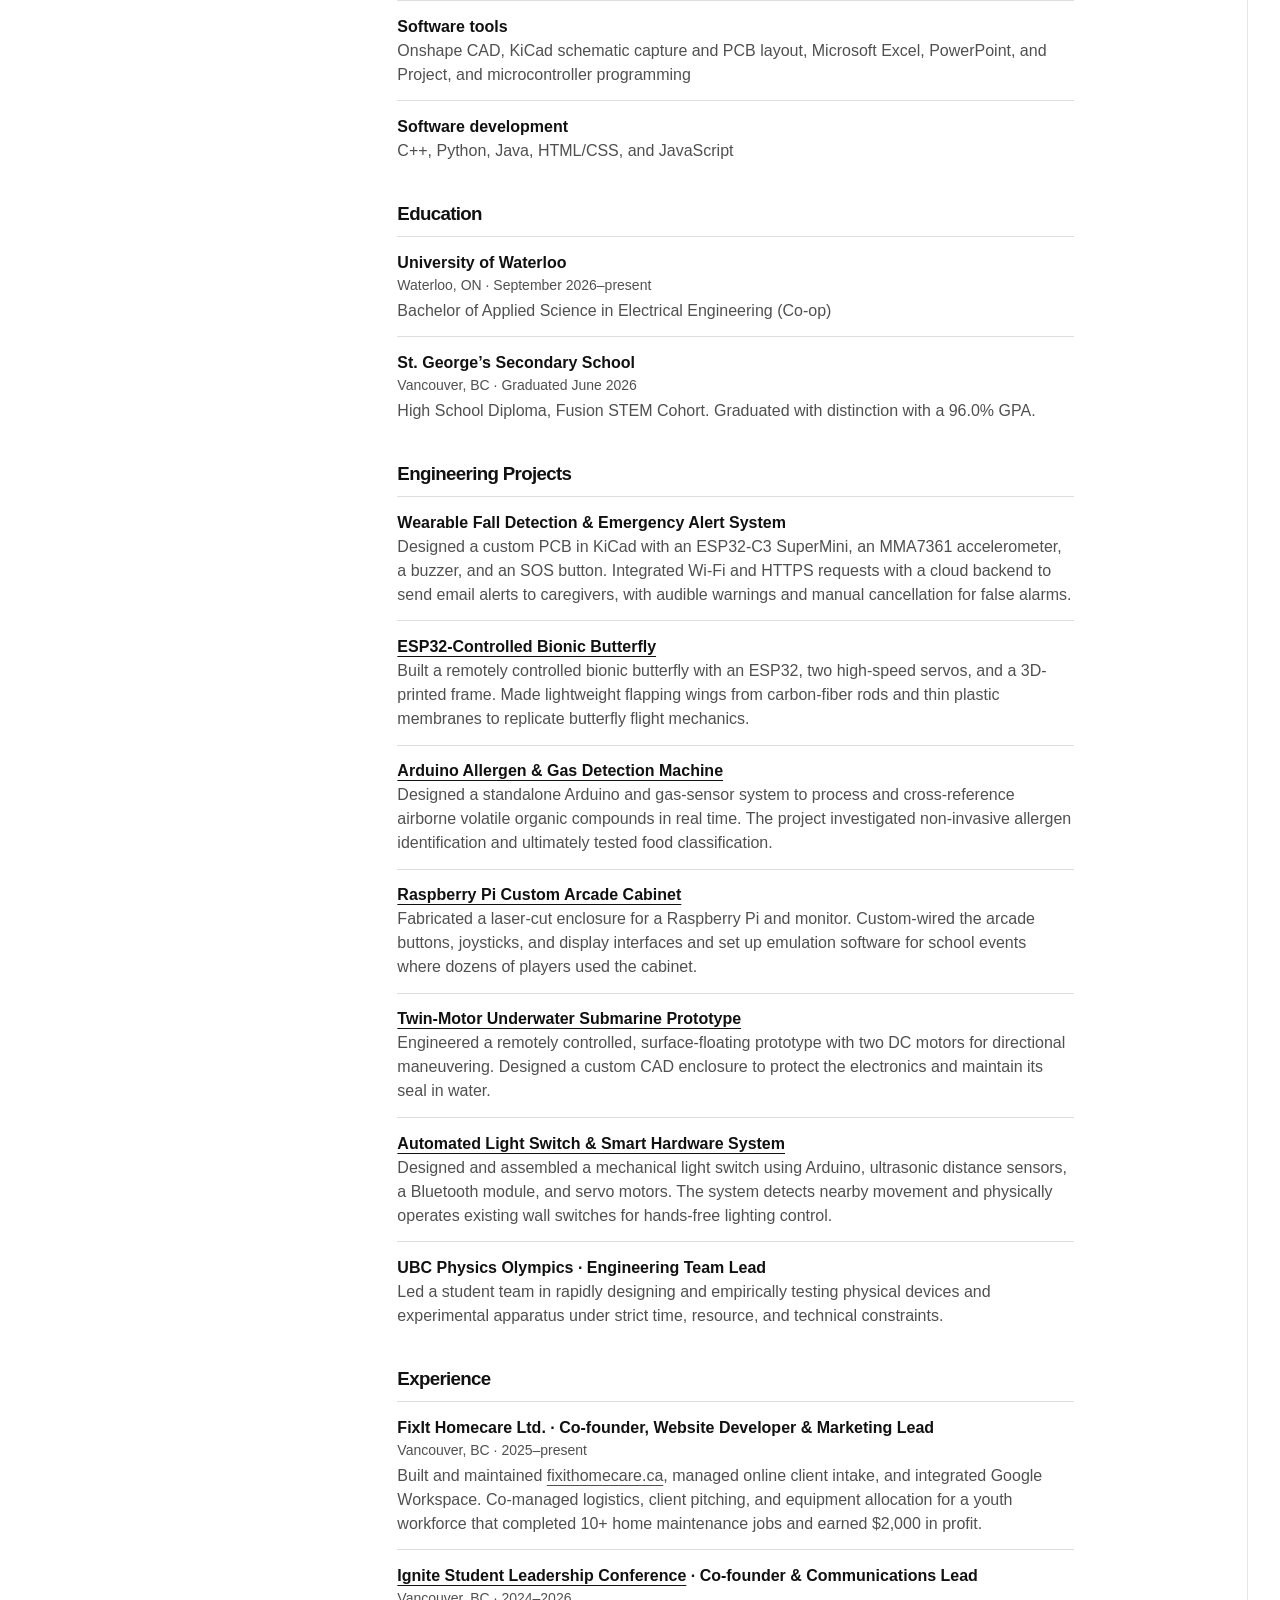
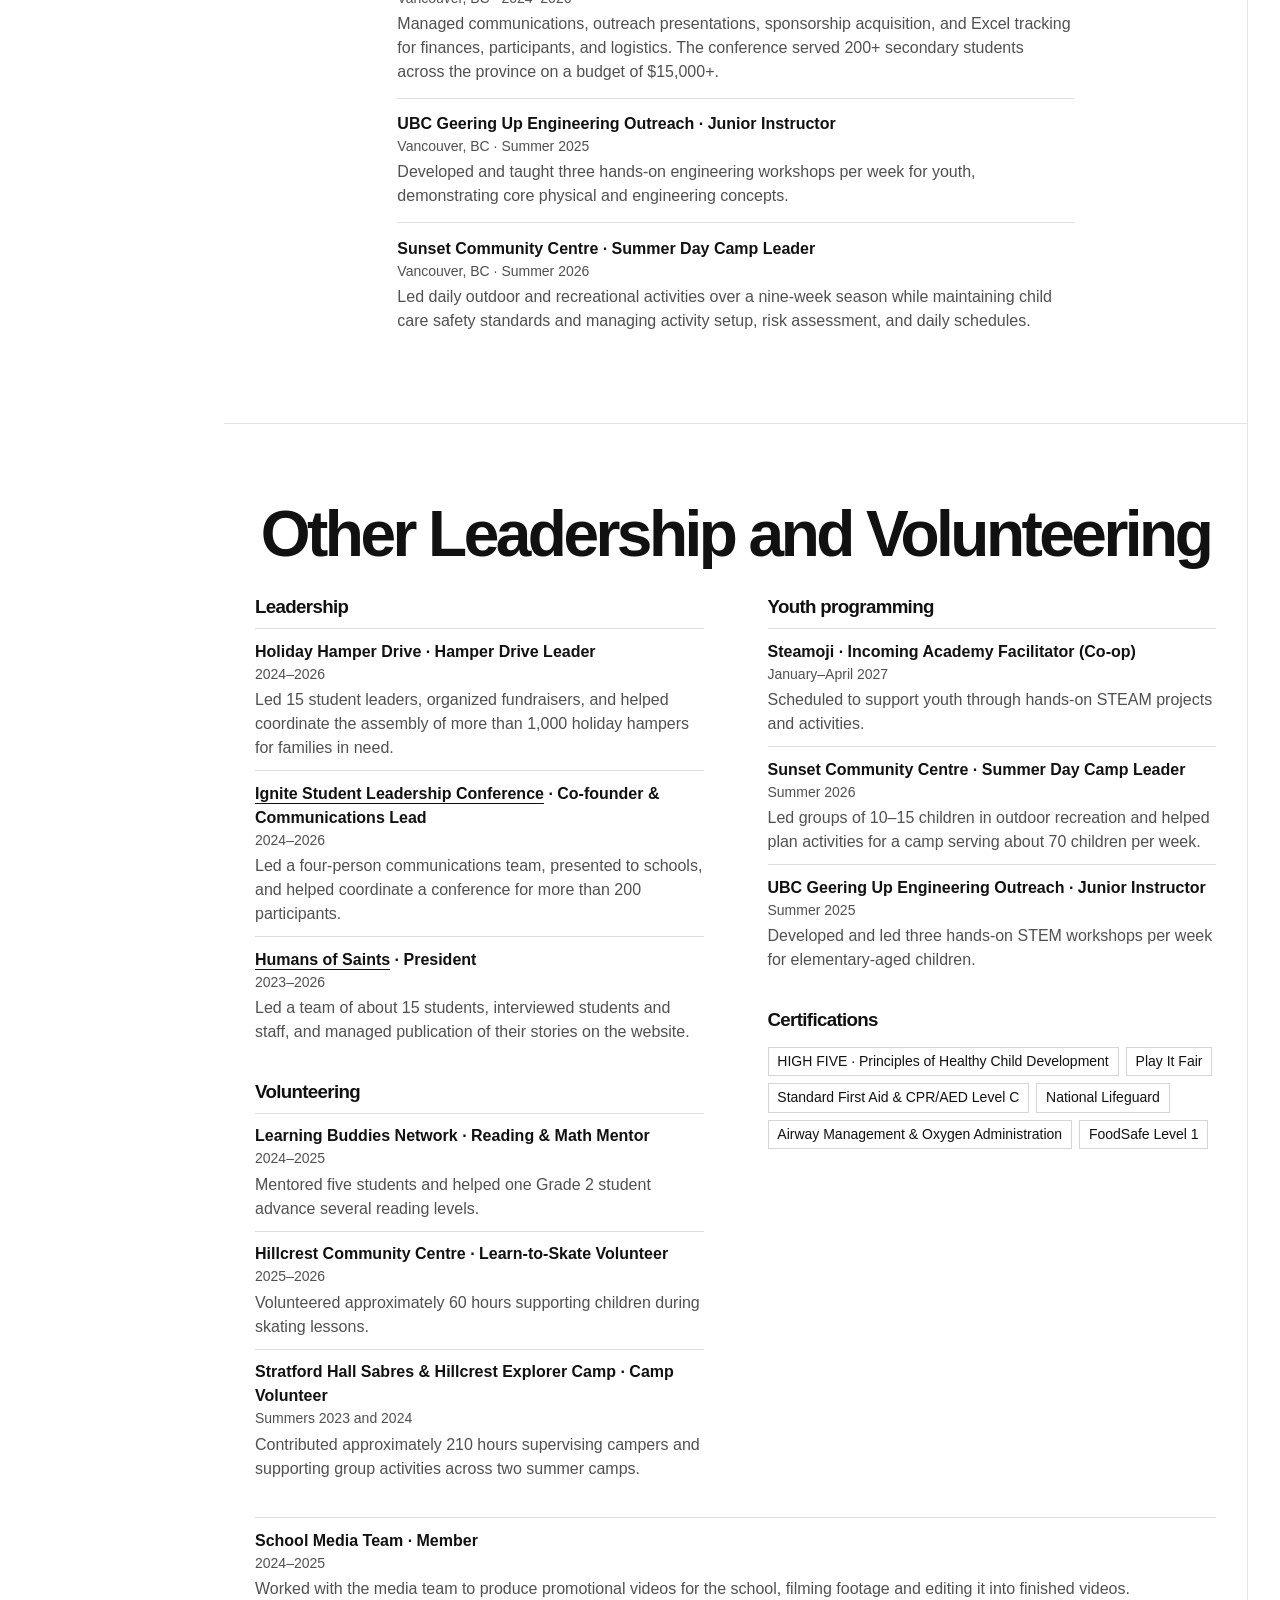
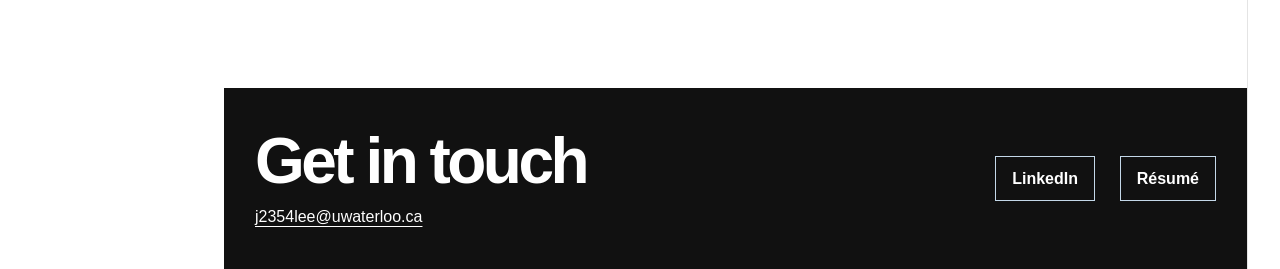
==== commit 524053ef: "Lead the project grid with Bionic Butterfly" ====
--- a/index.html
+++ b/index.html
@@ -26,7 +26,17 @@
 <div class="actions"><a class="button" href="#resume">View résumé</a><a class="button secondary" href="https://www.youtube.com/channel/UCpjI07qal1ZuxE7JQ_b9MCw" target="_blank" rel="noopener">YouTube</a><a class="button secondary" href="#contact">Contact me</a></div>
 </section><section class="projects wrap" id="projects" aria-labelledby="work-title"><h2 id="work-title">Selected projects</h2>
       <p class="projects-demos"><a class="button" href="https://www.youtube.com/channel/UCpjI07qal1ZuxE7JQ_b9MCw" target="_blank" rel="noopener">Watch live project demos on YouTube</a></p>
-      <div class="project-grid"><article class="card"><a href="food.html">
+      <div class="project-grid">
+      <!-- Add new project cards at the start of this grid. -->
+      <article class="card"><a href="bionic-butterfly.html">
+        <div class="media"><img src="assets/bionic-butterfly-assembled.webp" alt="Assembled bionic butterfly with transparent wings spread across a worktable" width="1317" height="907" loading="lazy"></div>
+        <div class="card-copy">
+          <p class="eyebrow">Embedded systems &amp; mechanical design</p>
+          <h3>ESP32-Controlled Bionic Butterfly</h3>
+          <p>A remotely controlled flapping-wing prototype with a 3D-printed frame and lightweight carbon-fiber wings.</p>
+        </div>
+      </a></article>
+<article class="card"><a href="food.html">
     <div class="media"><div class="photo-strip">
             <img src="assets/coffee.webp" alt="Prototype screen displaying Coffee" width="665" height="595" fetchpriority="high">
             <img src="assets/chili.webp" alt="Prototype screen displaying the chili powder prediction" width="641" height="613" loading="lazy">
@@ -53,14 +63,6 @@
     <div class="media"><img class="cover" src="assets/light-switch.webp" alt="Arduino light switch prototype with an ultrasonic sensor, servo, and jumper wires" width="1440" height="1080" loading="lazy"></div>
     <div class="card-copy"><p class="eyebrow">Home automation</p><h3>Automatic Light Switch</h3><p>An Arduino prototype that senses activity and mechanically toggles a switch.</p></div>
     </a></article>
-      <article class="card"><a href="bionic-butterfly.html">
-        <div class="media"><img src="assets/bionic-butterfly-assembled.webp" alt="Assembled bionic butterfly with transparent wings spread across a worktable" width="1317" height="907" loading="lazy"></div>
-        <div class="card-copy">
-          <p class="eyebrow">Embedded systems &amp; mechanical design</p>
-          <h3>ESP32-Controlled Bionic Butterfly</h3>
-          <p>A remotely controlled flapping-wing prototype with a 3D-printed frame and lightweight carbon-fiber wings.</p>
-        </div>
-      </a></article>
       <p class="projects-note">More to come...</p>
     </div>
     </section><section class="about" id="about" aria-labelledby="about-title">
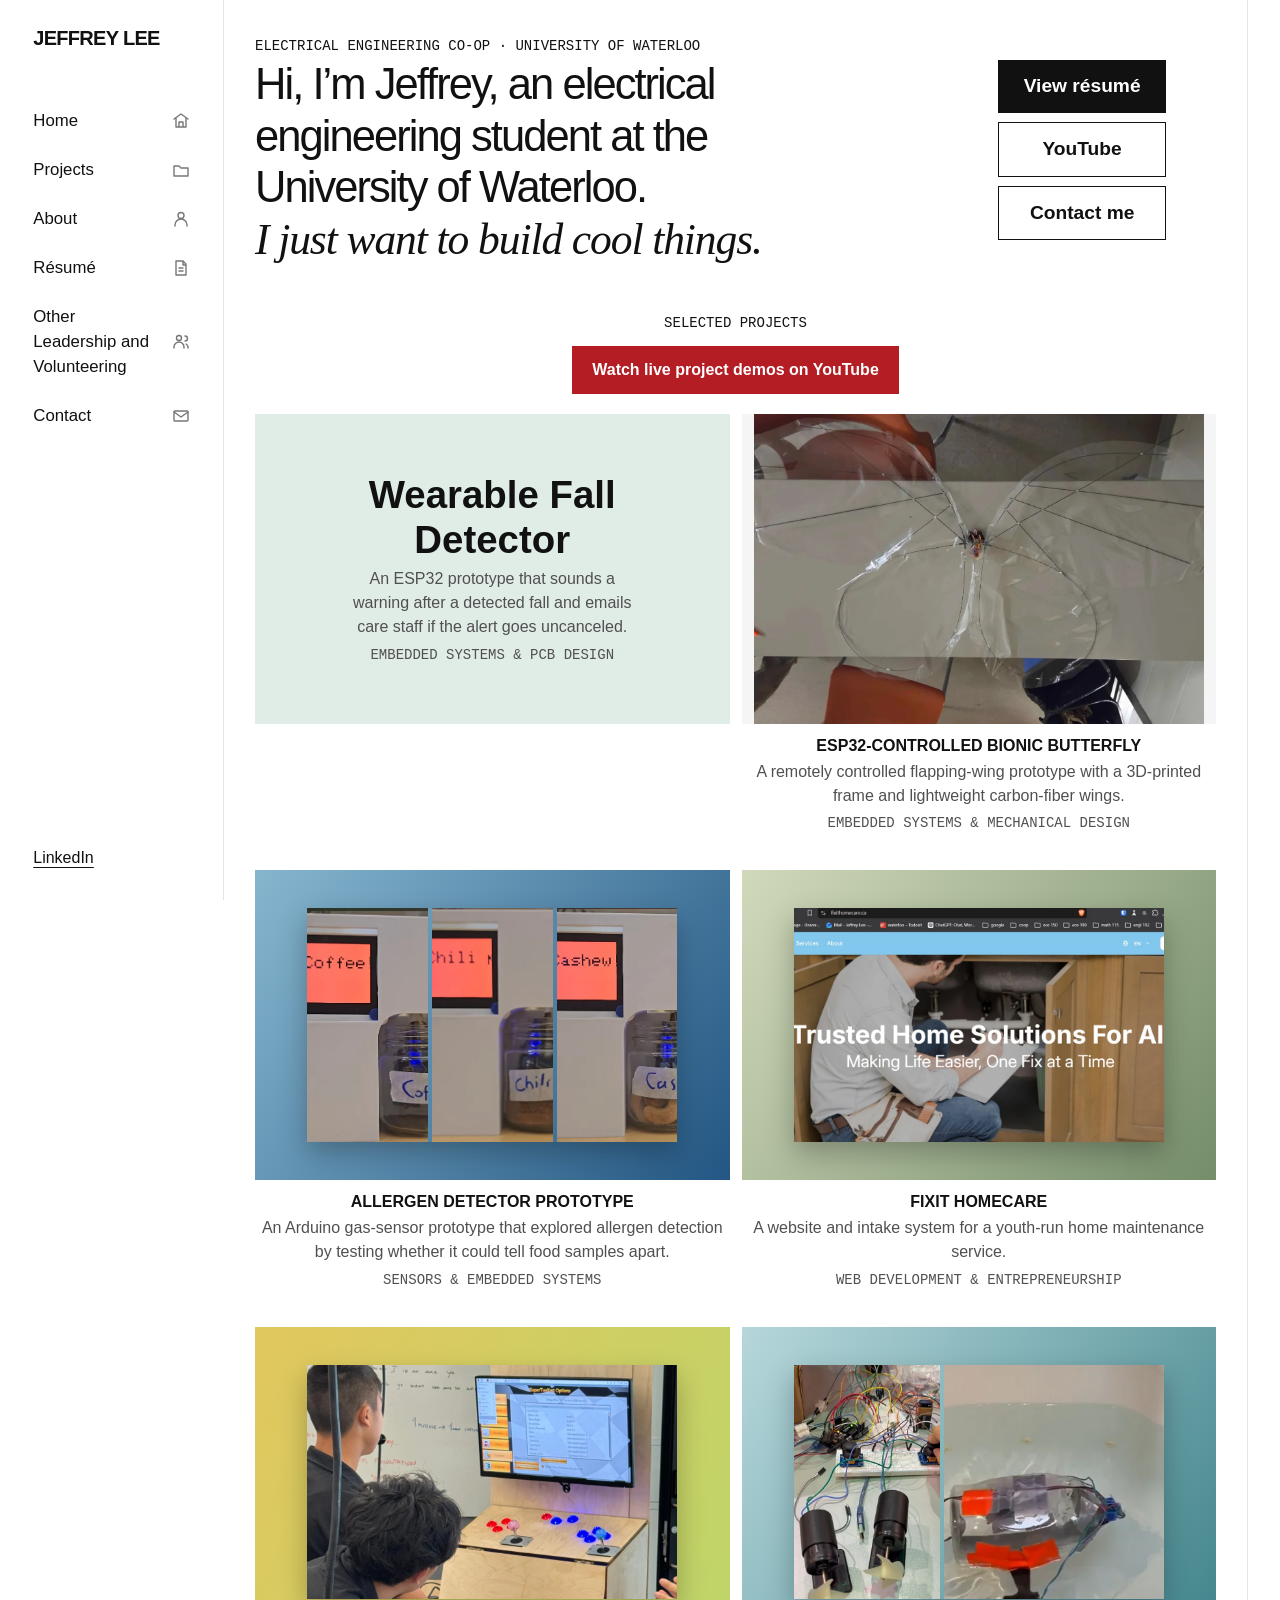
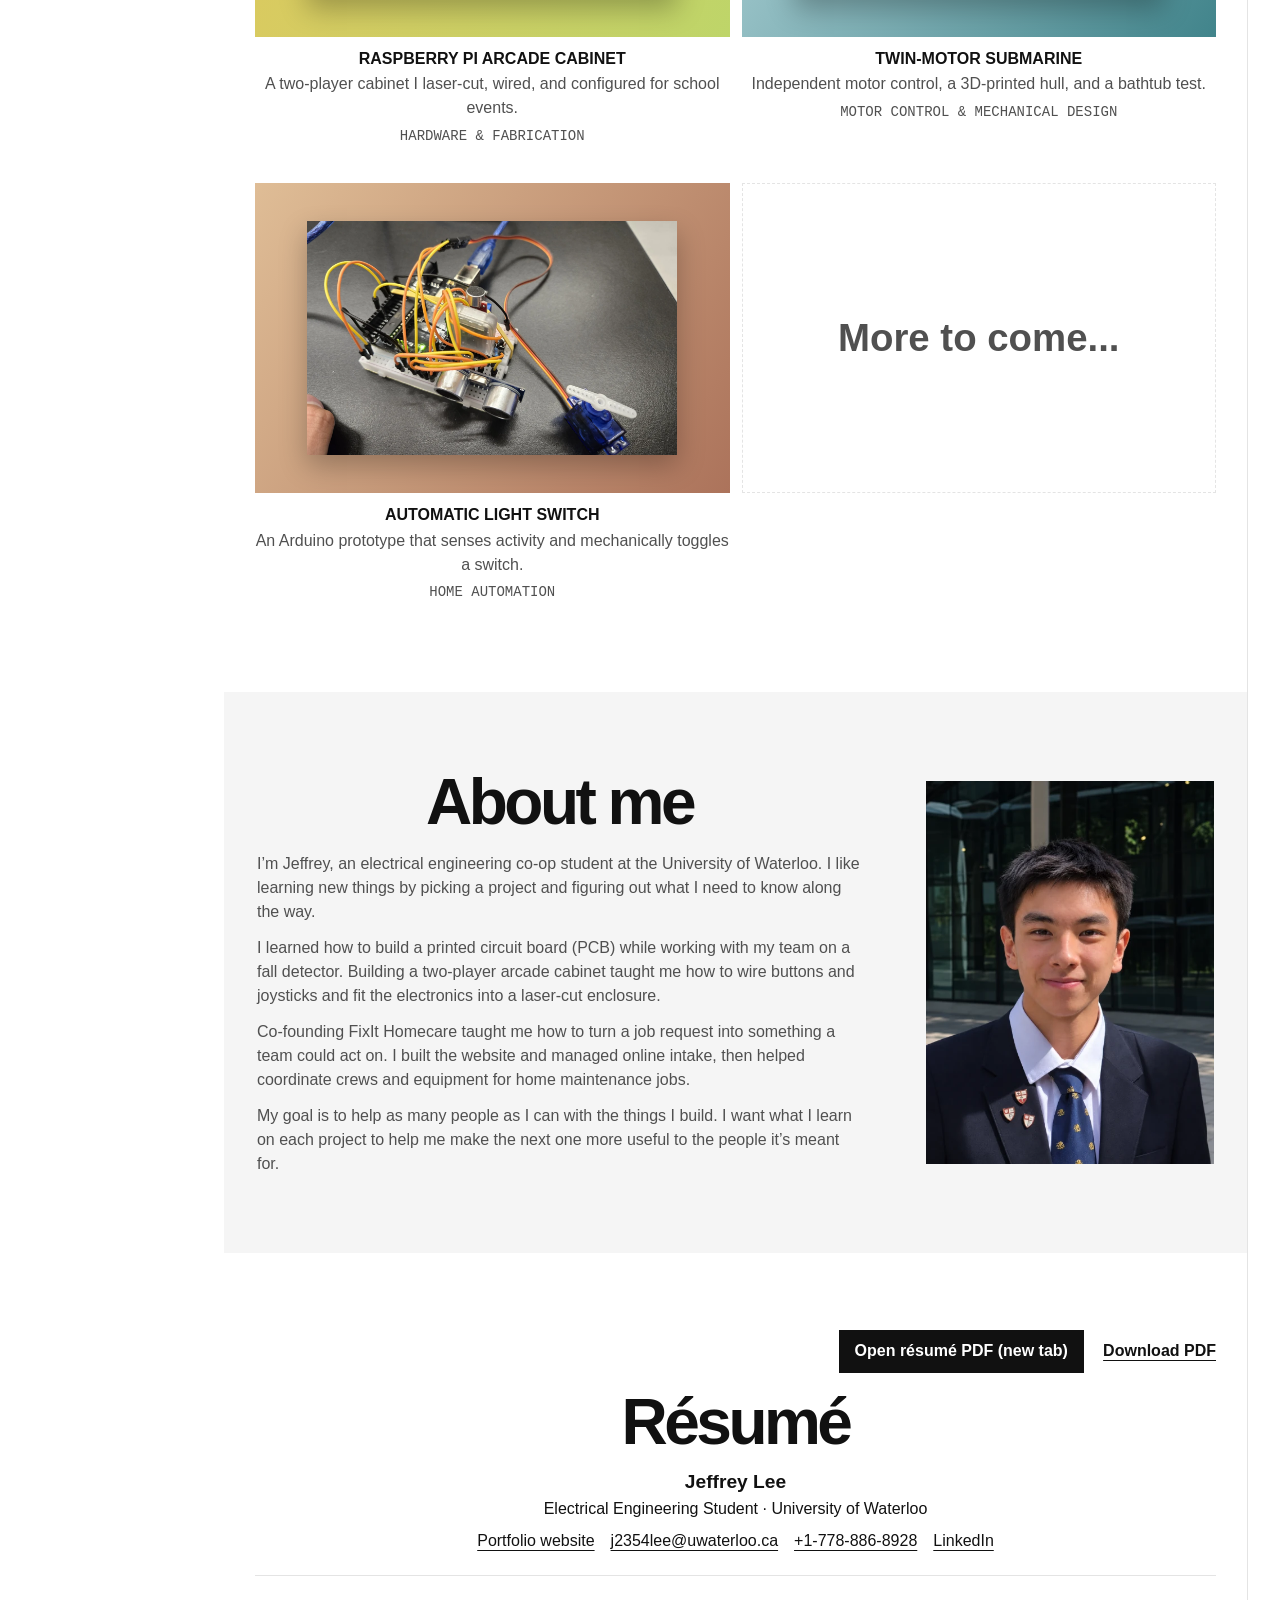
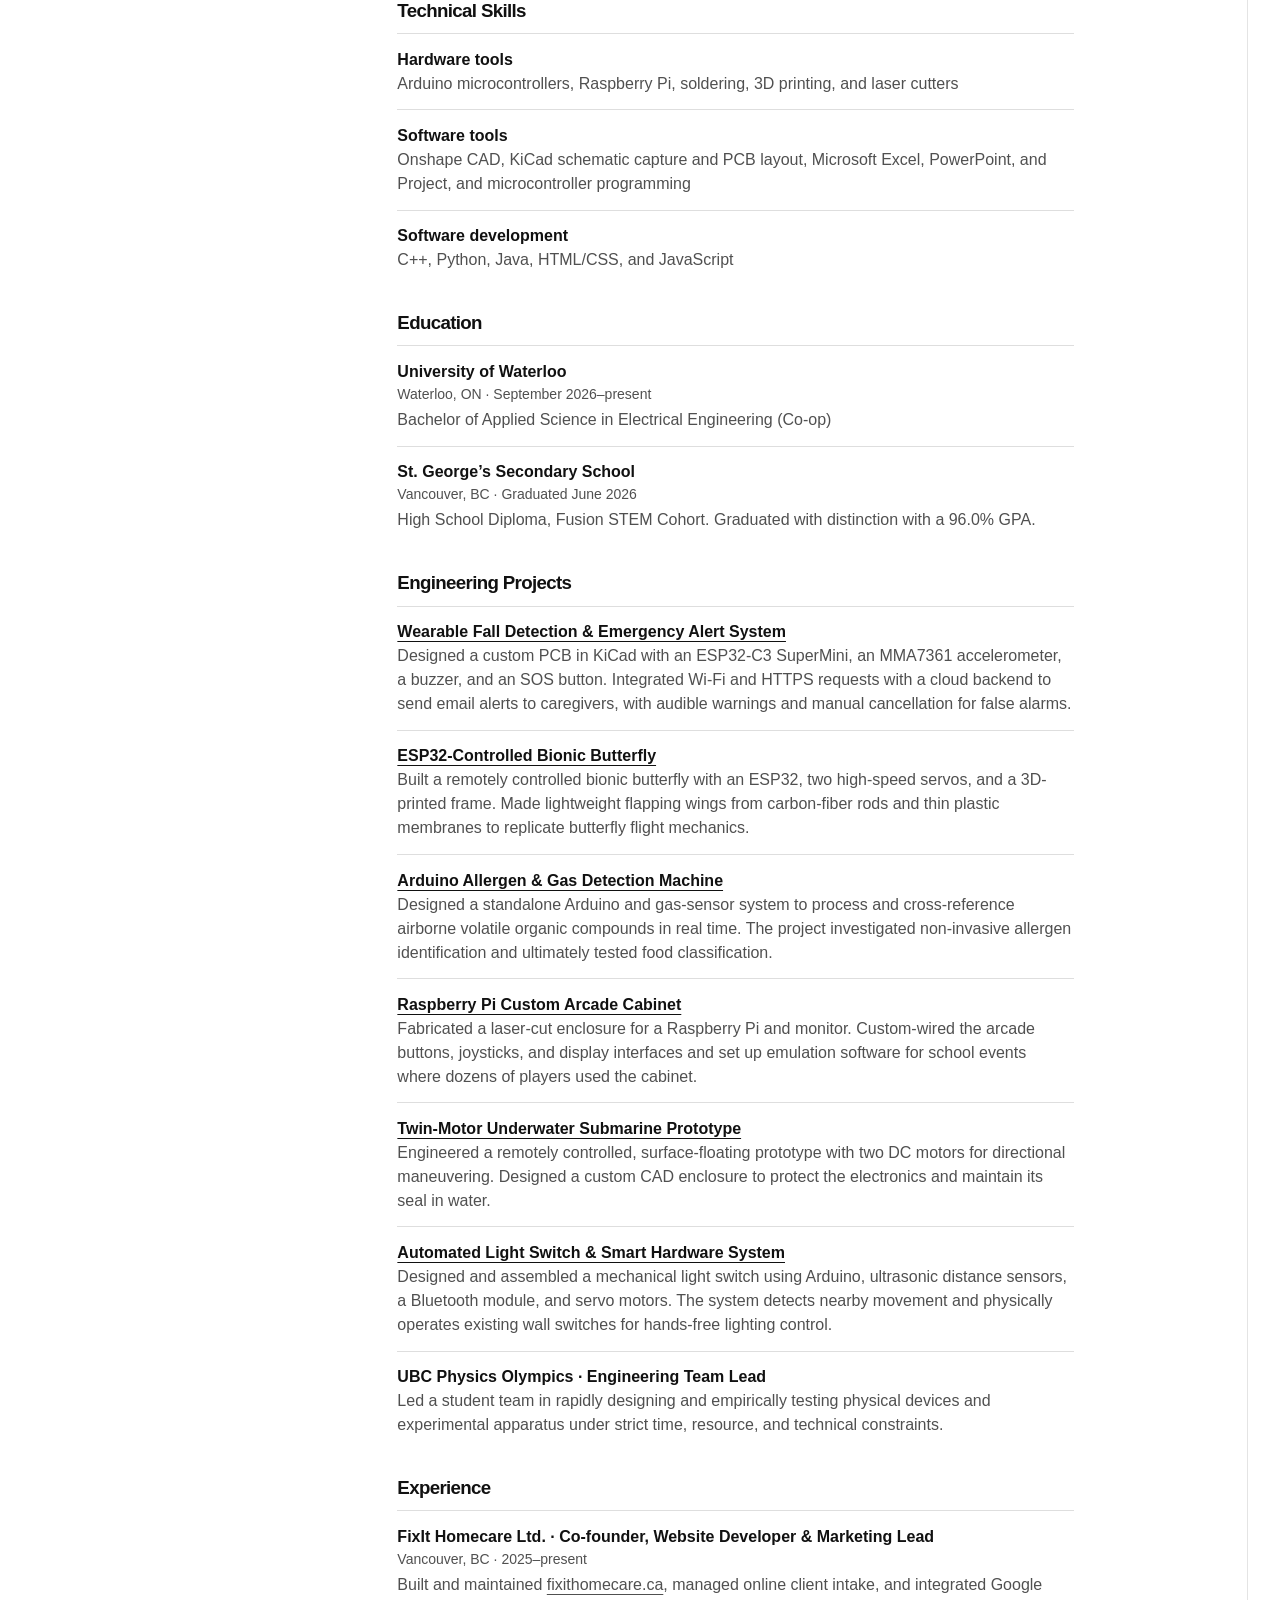
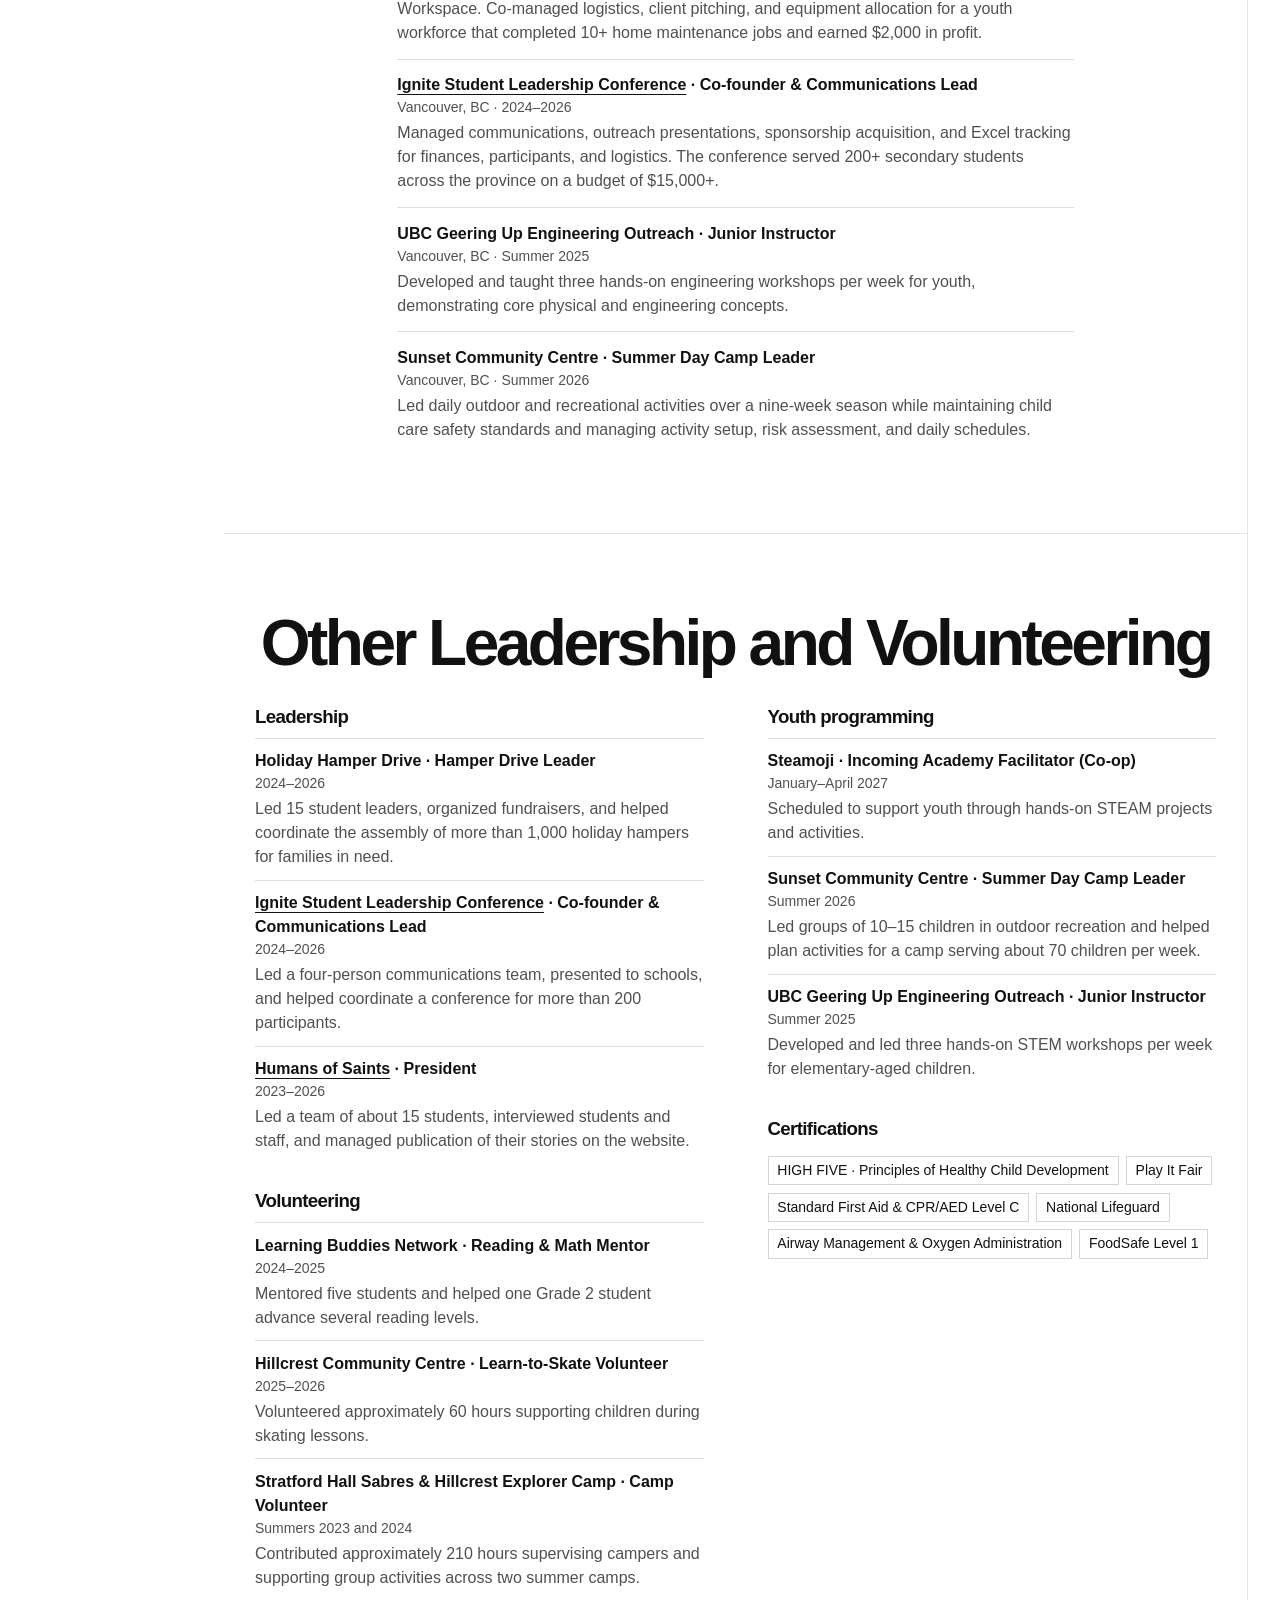
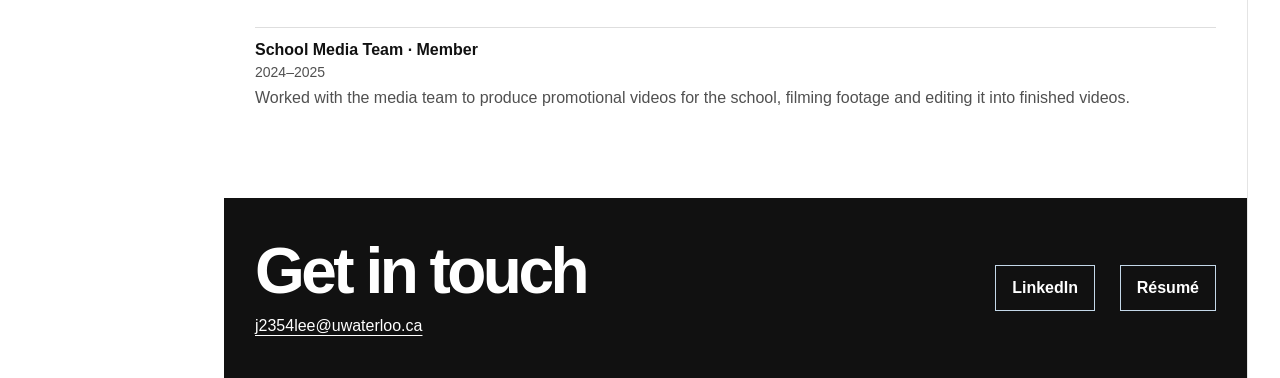
==== commit 689deaad: "Add wearable fall detector case study" ====
--- a/index.html
+++ b/index.html
@@ -6,7 +6,7 @@
   <meta name="theme-color" content="#ffffff">
   <meta name="description" content="Jeffrey Lee, Electrical Engineering co-op student at the University of Waterloo. Explore my projects in electronics, embedded systems, and fabrication.">
   <title>Jeffrey | Electrical Engineering Portfolio</title>
-  <link rel="stylesheet" href="styles.css?v=24">
+  <link rel="stylesheet" href="styles.css?v=27">
 </head>
 <body><a class="skip" href="#main">Skip to content</a><header class="top"><nav class="wrap" aria-label="Main navigation">
 <a class="brand" href="./">Jeffrey Lee</a>
@@ -28,6 +28,15 @@
       <p class="projects-demos"><a class="button" href="https://www.youtube.com/channel/UCpjI07qal1ZuxE7JQ_b9MCw" target="_blank" rel="noopener">Watch live project demos on YouTube</a></p>
       <div class="project-grid">
       <!-- Add new project cards at the start of this grid. -->
+      <article class="card">
+        <a class="fall-detector-card" href="fall-detector.html">
+          <div class="card-copy">
+            <p class="eyebrow">Embedded systems &amp; PCB design</p>
+            <h3>Wearable Fall Detector</h3>
+            <p>An ESP32 prototype that sounds a warning after a detected fall and emails care staff if the alert goes uncanceled.</p>
+          </div>
+        </a>
+      </article>
       <article class="card"><a href="bionic-butterfly.html">
         <div class="media"><img src="assets/bionic-butterfly-assembled.webp" alt="Assembled bionic butterfly with transparent wings spread across a worktable" width="1317" height="907" loading="lazy"></div>
         <div class="card-copy">
@@ -127,7 +136,7 @@
             <h3>Engineering Projects</h3>
             <dl class="experience">
               <div>
-                <dt>Wearable Fall Detection &amp; Emergency Alert System</dt>
+                <dt><a href="fall-detector.html">Wearable Fall Detection &amp; Emergency Alert System</a></dt>
                 <dd>Designed a custom PCB in KiCad with an ESP32-C3 SuperMini, an MMA7361 accelerometer, a buzzer, and an SOS button. Integrated Wi-Fi and HTTPS requests with a cloud backend to send email alerts to caregivers, with audible warnings and manual cancellation for false alarms.</dd>
               </div>
               <div>
--- a/styles.css
+++ b/styles.css
@@ -191,7 +191,17 @@
 
 .card > a[href="bionic-butterfly.html"] .media { padding: 0; background: #f5f5f5; }
 .card > a[href="bionic-butterfly.html"] img { object-fit: contain; box-shadow: none; }
-.butterfly-build { max-width: 72rem; }
+.card a.fall-detector-card {
+  display: grid;
+  place-items: center;
+  min-height: 15rem;
+  aspect-ratio: 1.53;
+  padding: 1.5rem;
+  background: #e0ece6;
+}
+.fall-detector-card .card-copy { max-width: 33ch; padding-top: 0; }
+.fall-detector-card h3 { font-size: clamp(1.5rem, 3vw, 2.6rem); text-transform: none; }
+.butterfly-build, .project-build { max-width: 72rem; }
 .build-intro { max-width: 58ch; margin-block: 1.25rem 2.5rem; font-size: 1.125rem; }
 .build-stage {
   display: grid;
@@ -202,9 +212,11 @@
 }
 .build-stage h2 { font-size: clamp(1.5rem, 2.5vw, 2.25rem); line-height: 1.12; }
 .build-stage p { max-width: 63ch; color: var(--muted); }
+.build-stage p + p { margin-top: .85rem; }
 .build-stage figure { margin: 1.25rem 0 0; }
 .build-stage img, .build-stage video { display: block; width: 100%; height: auto; }
 .build-stage .wing-test { max-width: 18rem; }
+.youtube-demo { display: block; width: 100%; aspect-ratio: 16 / 9; border: 0; }
 .build-stage figcaption { margin-top: .6rem; color: var(--muted); font-size: .9375rem; }
 @media (max-width: 43rem) {
   .build-stage { grid-template-columns: minmax(0, 1fr); }
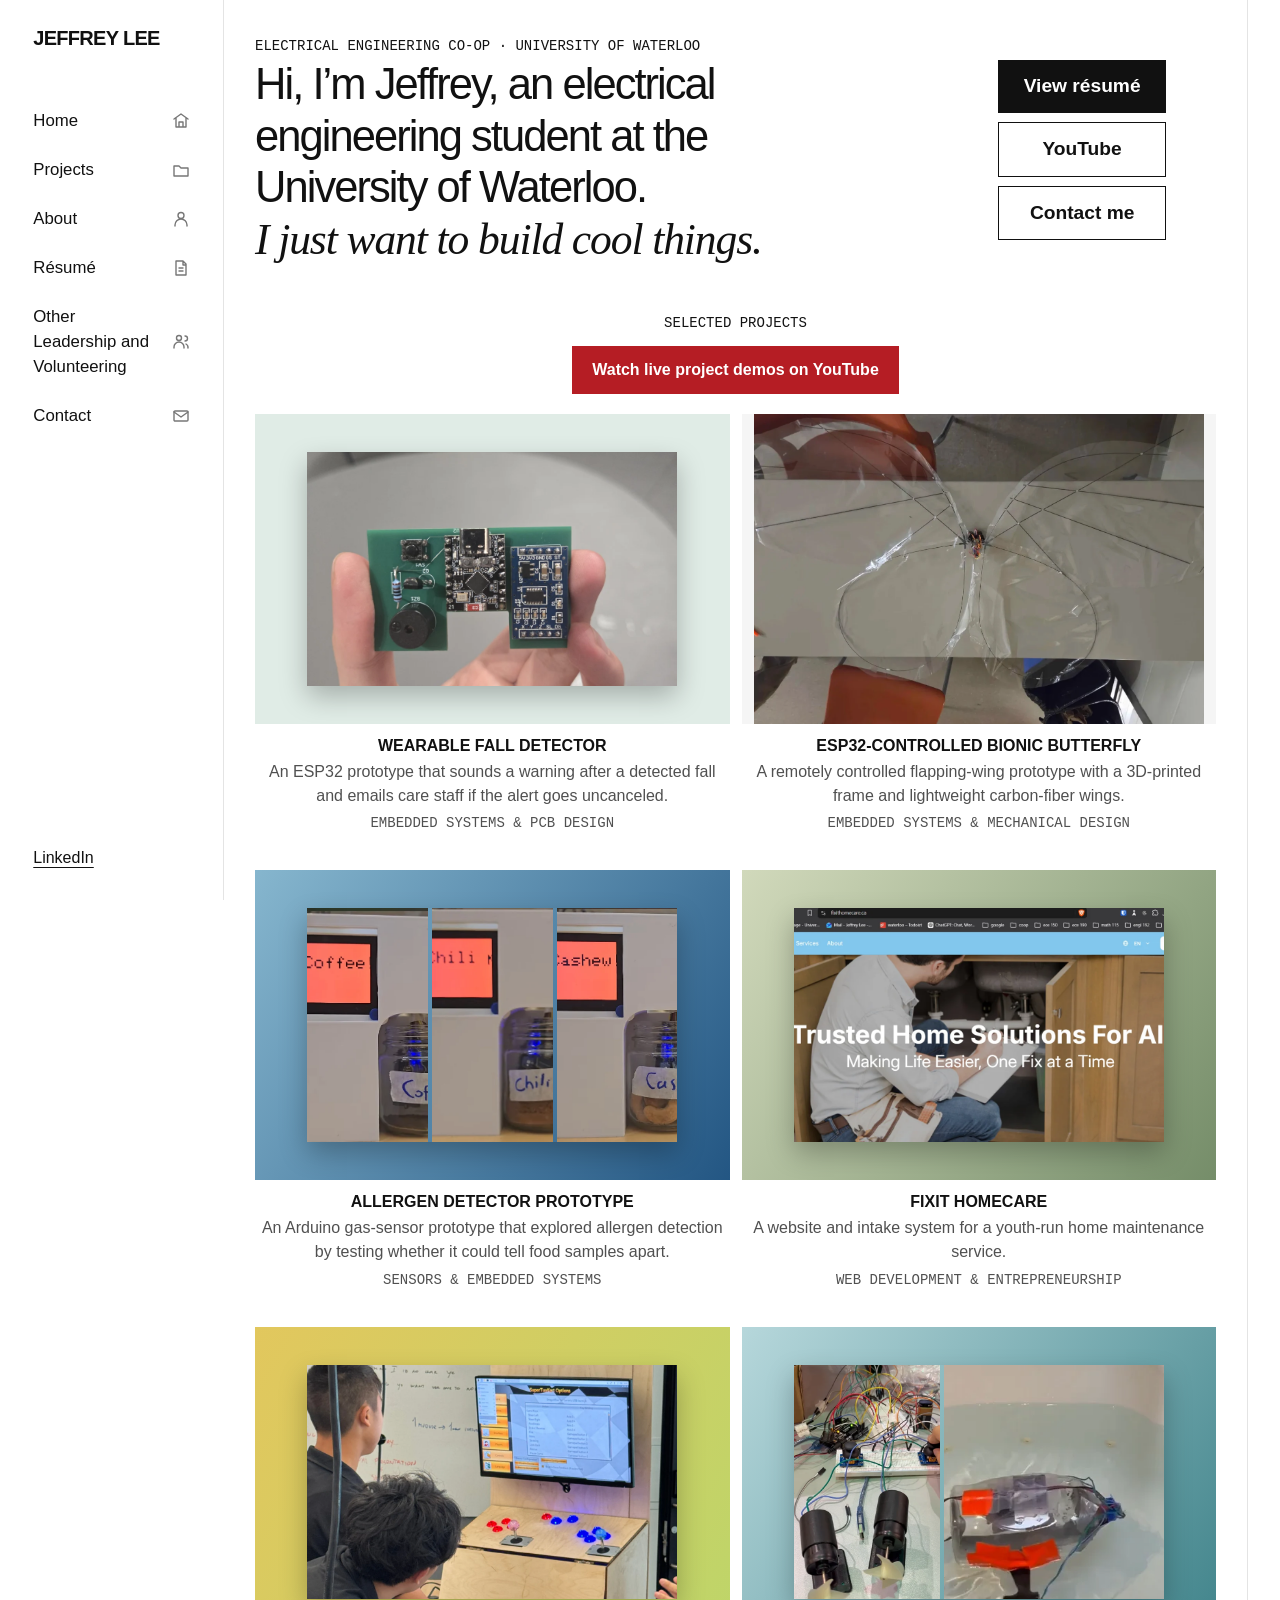
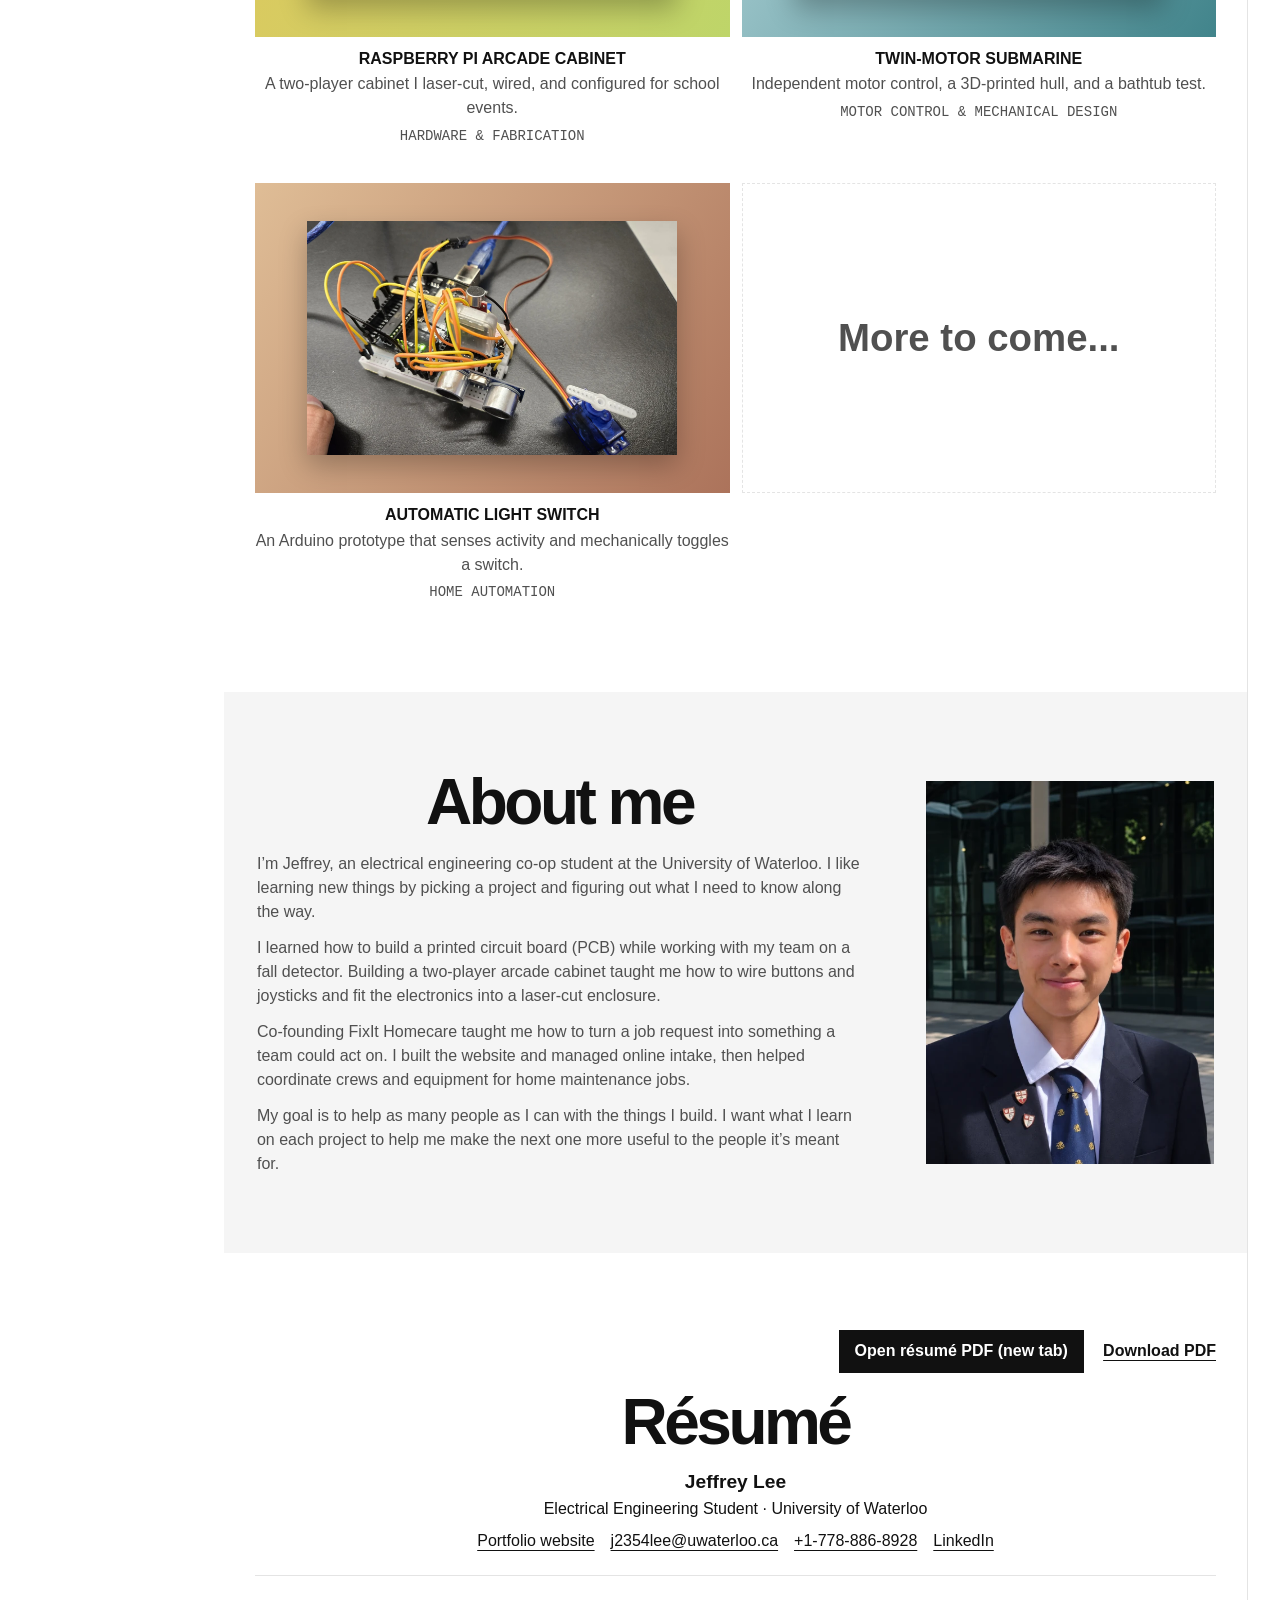
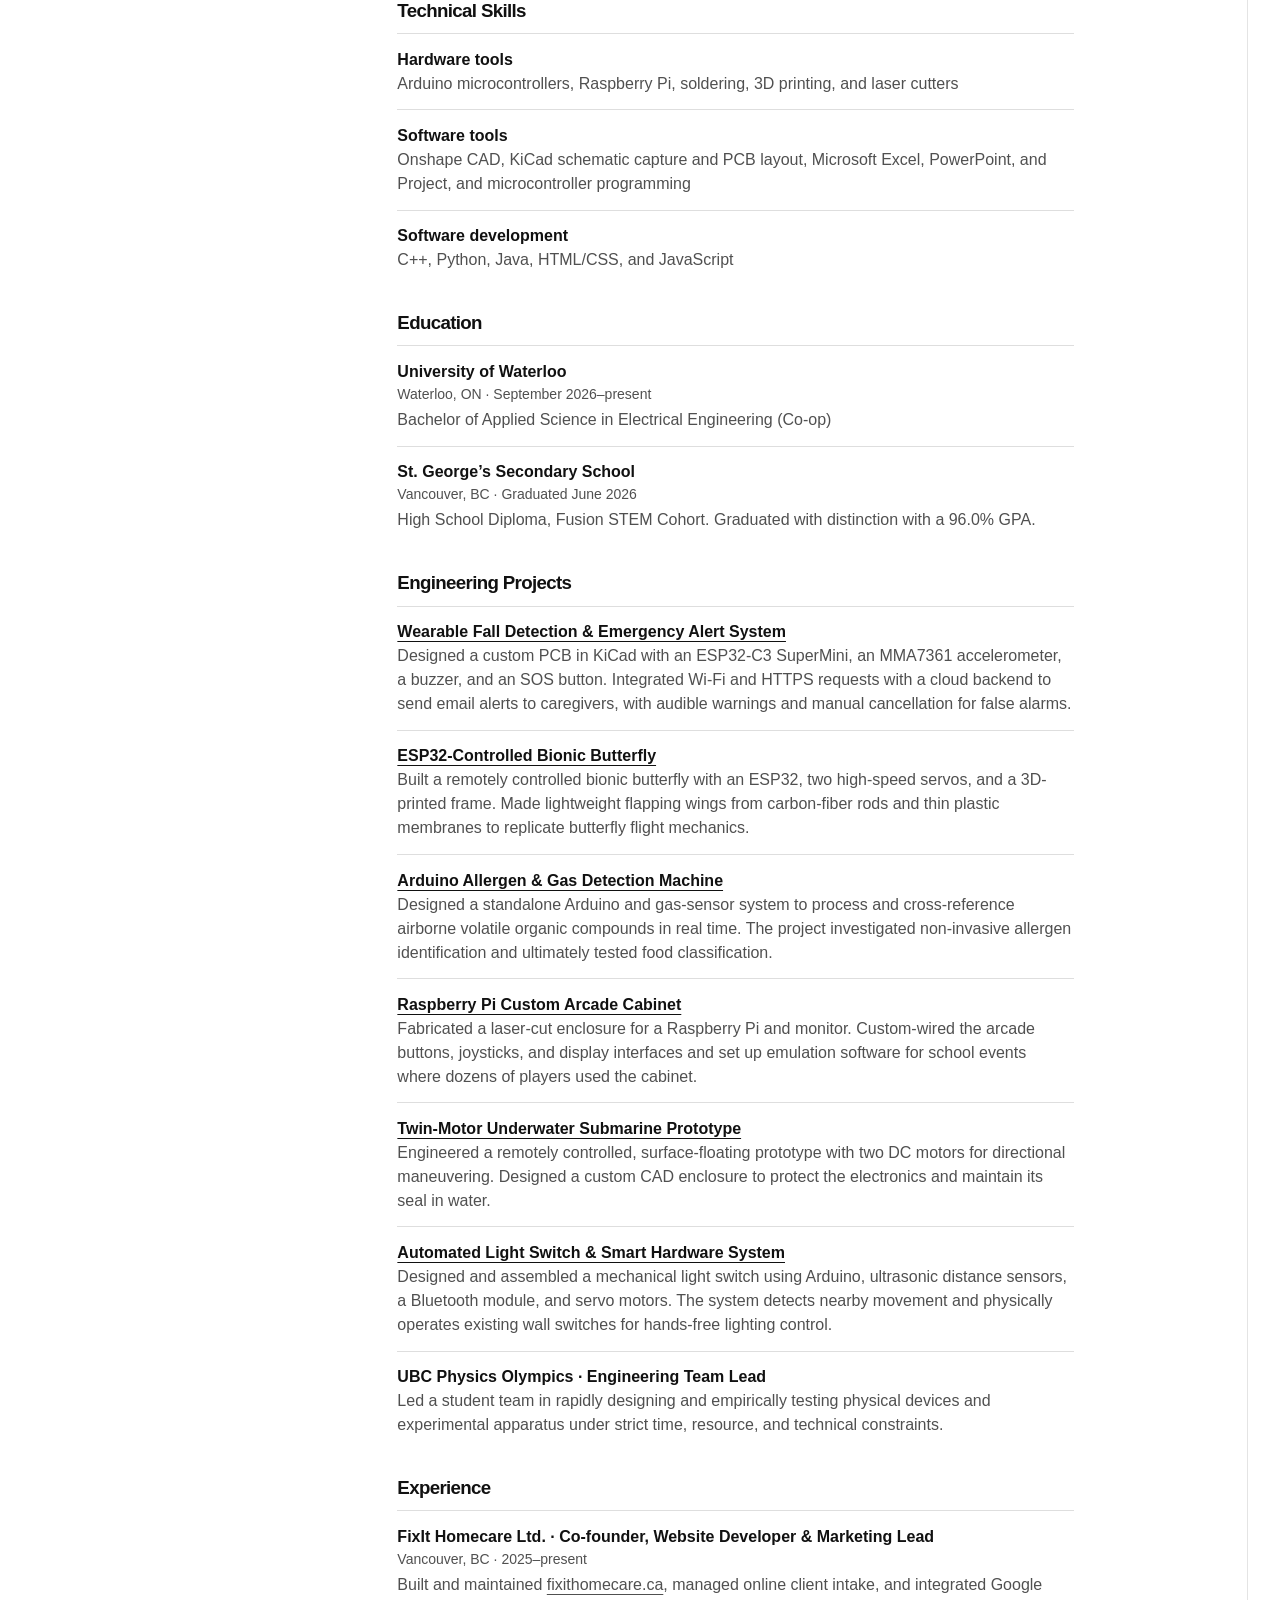
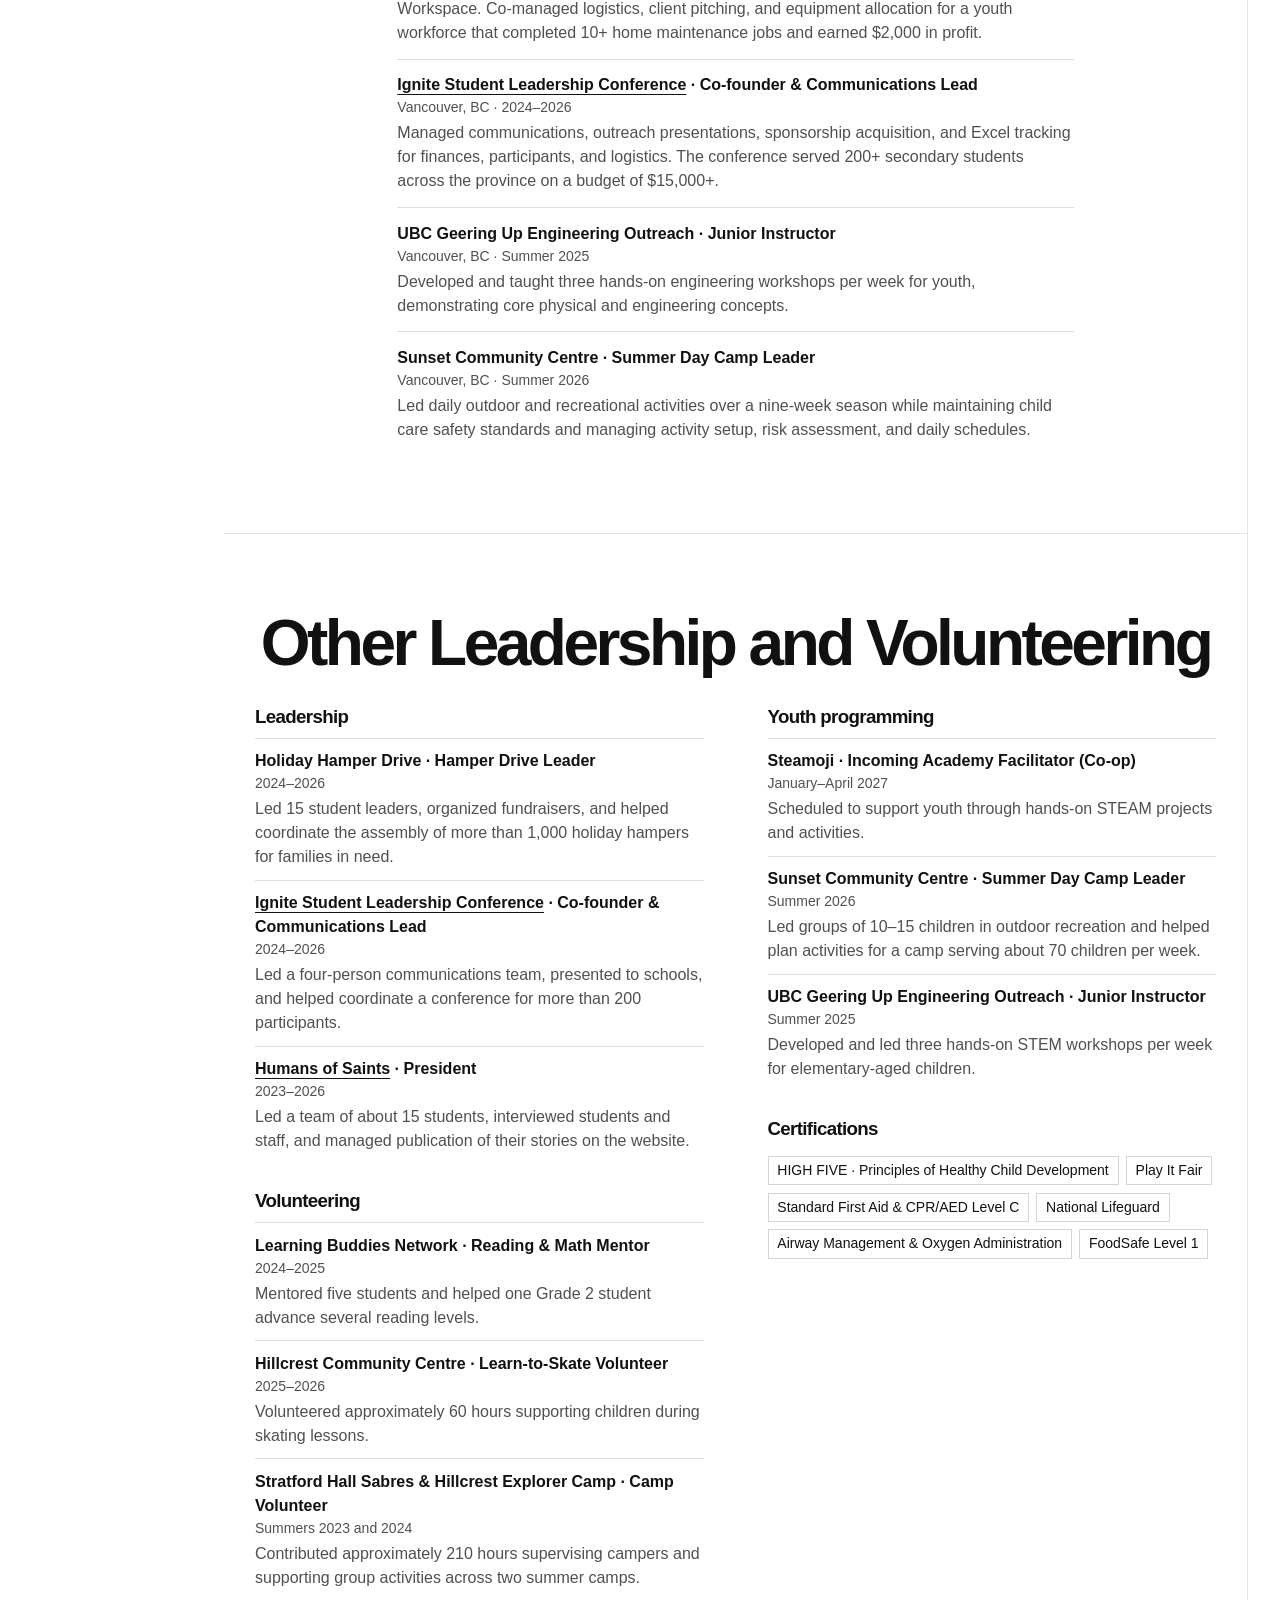
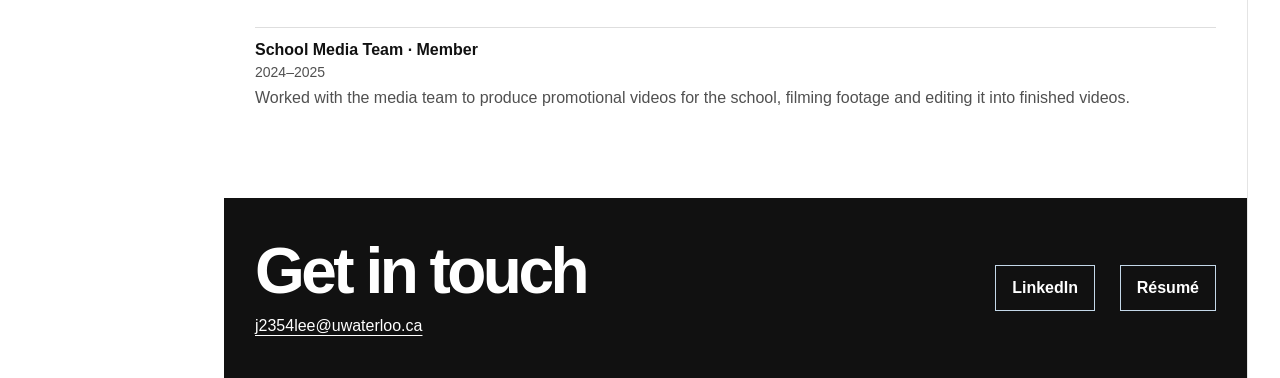
==== commit 85520576: "Show the fall detector hardware build" ====
--- a/index.html
+++ b/index.html
@@ -6,7 +6,7 @@
   <meta name="theme-color" content="#ffffff">
   <meta name="description" content="Jeffrey Lee, Electrical Engineering co-op student at the University of Waterloo. Explore my projects in electronics, embedded systems, and fabrication.">
   <title>Jeffrey | Electrical Engineering Portfolio</title>
-  <link rel="stylesheet" href="styles.css?v=27">
+  <link rel="stylesheet" href="styles.css?v=28">
 </head>
 <body><a class="skip" href="#main">Skip to content</a><header class="top"><nav class="wrap" aria-label="Main navigation">
 <a class="brand" href="./">Jeffrey Lee</a>
@@ -29,7 +29,8 @@
       <div class="project-grid">
       <!-- Add new project cards at the start of this grid. -->
       <article class="card">
-        <a class="fall-detector-card" href="fall-detector.html">
+        <a href="fall-detector.html">
+          <div class="media"><img src="assets/fall-detector-assembled.webp" alt="Completed fall detector with its electronics soldered onto a green circuit board" width="960" height="1280"></div>
           <div class="card-copy">
             <p class="eyebrow">Embedded systems &amp; PCB design</p>
             <h3>Wearable Fall Detector</h3>
--- a/styles.css
+++ b/styles.css
@@ -191,16 +191,7 @@
 
 .card > a[href="bionic-butterfly.html"] .media { padding: 0; background: #f5f5f5; }
 .card > a[href="bionic-butterfly.html"] img { object-fit: contain; box-shadow: none; }
-.card a.fall-detector-card {
-  display: grid;
-  place-items: center;
-  min-height: 15rem;
-  aspect-ratio: 1.53;
-  padding: 1.5rem;
-  background: #e0ece6;
-}
-.fall-detector-card .card-copy { max-width: 33ch; padding-top: 0; }
-.fall-detector-card h3 { font-size: clamp(1.5rem, 3vw, 2.6rem); text-transform: none; }
+.card > a[href="fall-detector.html"] .media { background: #e0ece6; }
 .butterfly-build, .project-build { max-width: 72rem; }
 .build-intro { max-width: 58ch; margin-block: 1.25rem 2.5rem; font-size: 1.125rem; }
 .build-stage {
@@ -214,6 +205,7 @@
 .build-stage p { max-width: 63ch; color: var(--muted); }
 .build-stage p + p { margin-top: .85rem; }
 .build-stage figure { margin: 1.25rem 0 0; }
+.build-stage .build-photo { max-width: 27rem; }
 .build-stage img, .build-stage video { display: block; width: 100%; height: auto; }
 .build-stage .wing-test { max-width: 18rem; }
 .youtube-demo { display: block; width: 100%; aspect-ratio: 16 / 9; border: 0; }
